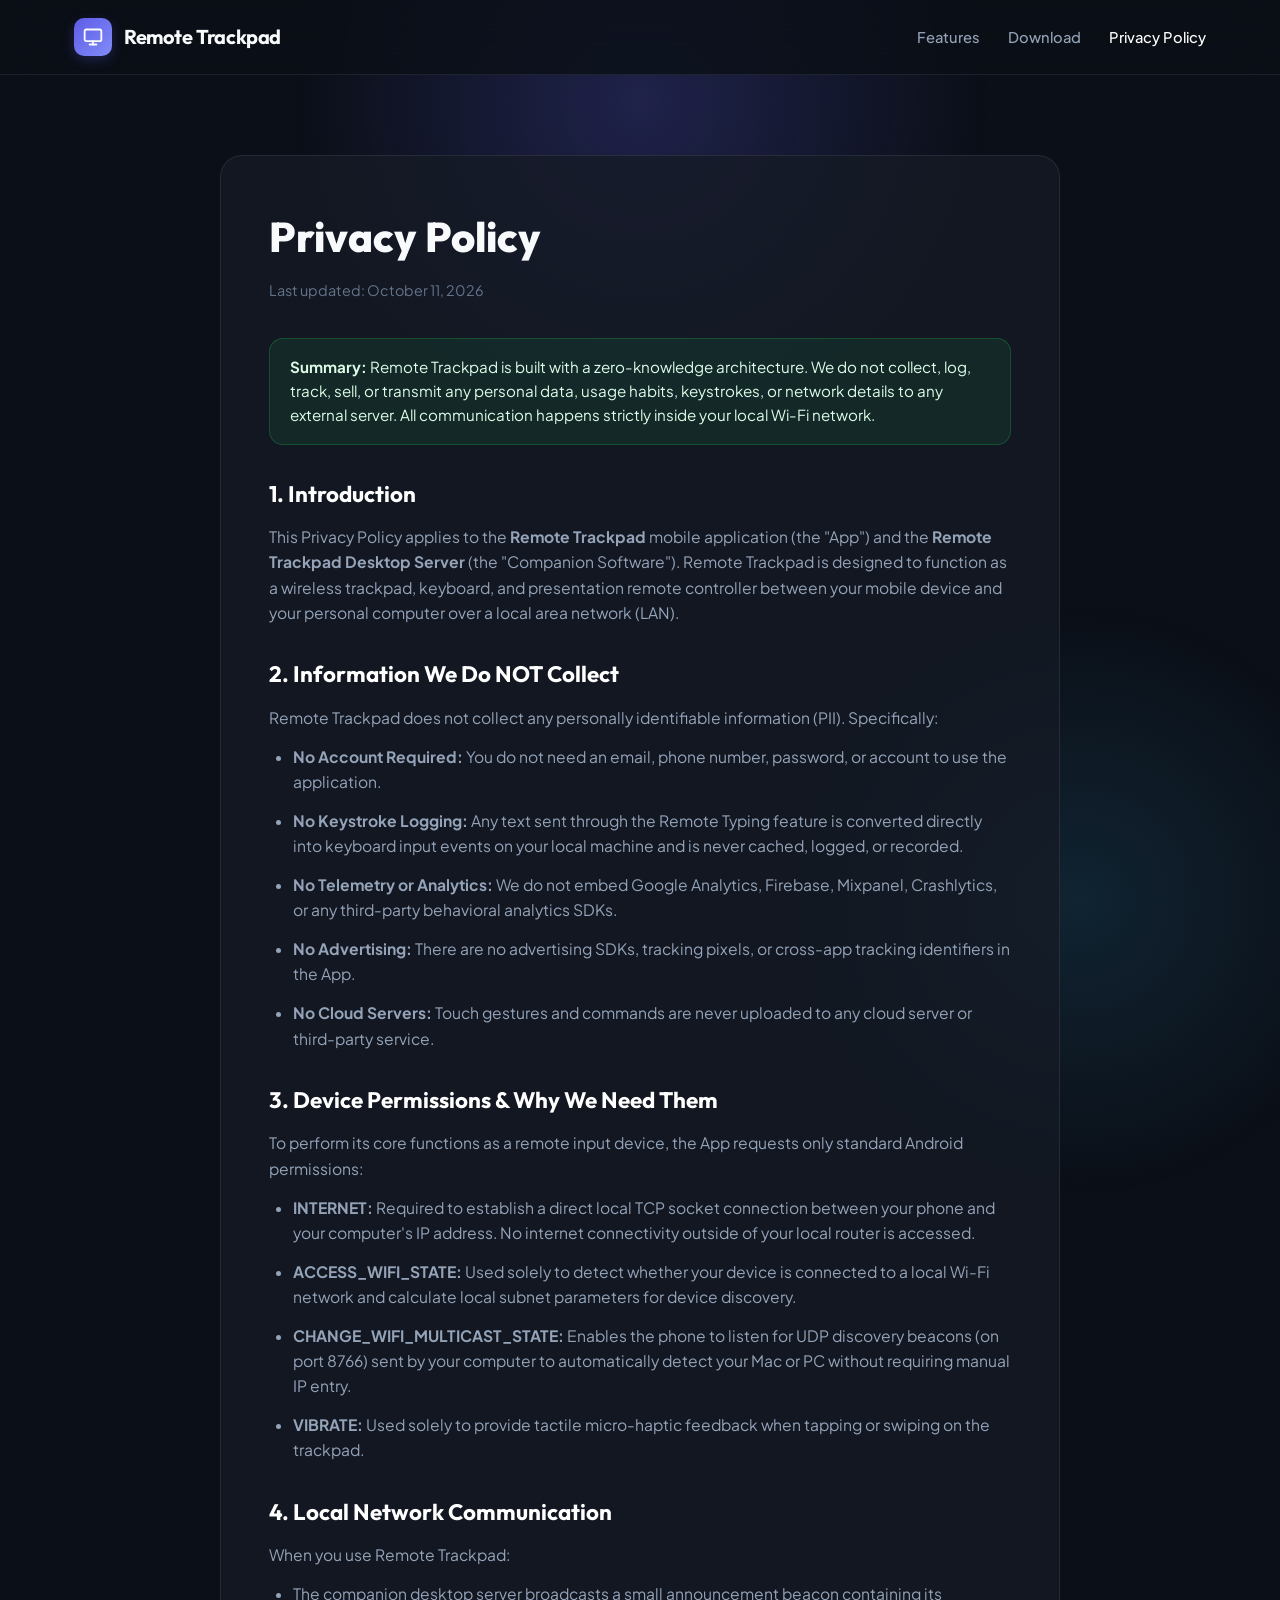
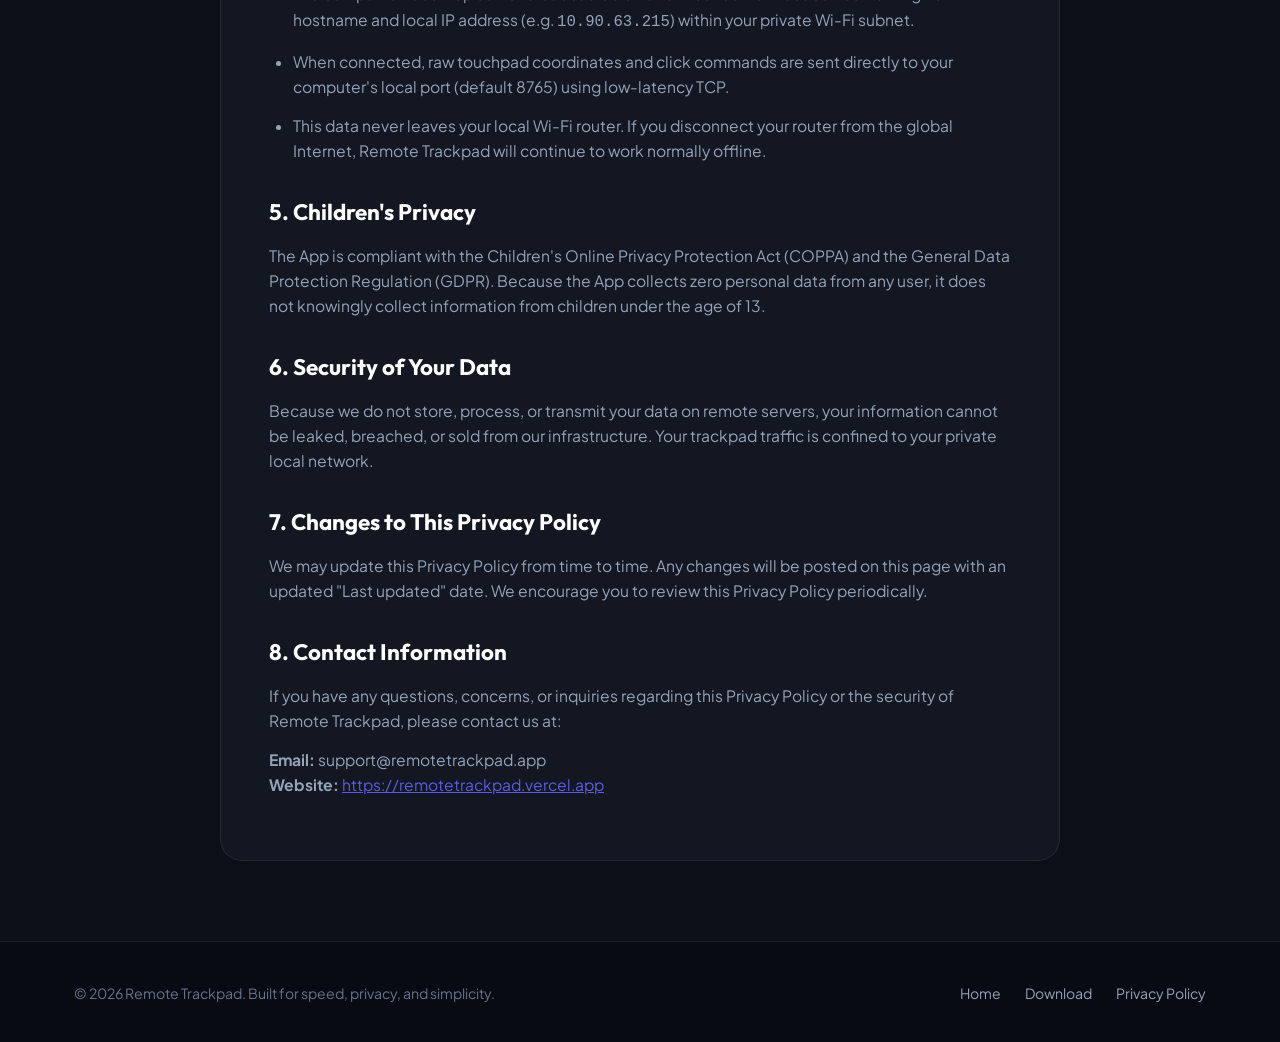
==== website/privacy.html @ b5bcf4e2 "feat: complete remote trackpad app with dual Bluetooth HID & Wi-Fi support, multi-device switching, " ====
<!DOCTYPE html>
<html lang="en">
<head>
  <meta charset="UTF-8">
  <meta name="viewport" content="width=device-width, initial-scale=1.0">
  <title>Privacy Policy — Remote Trackpad</title>
  <meta name="description" content="Privacy Policy for Remote Trackpad Android application and Desktop Companion. We do not collect, store, or share any personal data.">
  <link rel="stylesheet" href="styles.css">
  <link rel="icon" type="image/svg+xml" href="data:image/svg+xml,<svg xmlns='http://www.w3.org/2000/svg' viewBox='0 0 24 24' fill='%235E5CE6'><rect width='24' height='24' rx='6' fill='%235E5CE6'/><circle cx='12' cy='12' r='4' fill='white'/></svg>">
</head>
<body>

  <!-- Navigation -->
  <header class="navbar">
    <div class="container nav-container">
      <a href="index.html" class="logo-group">
        <div class="logo-icon">
          <svg width="20" height="20" viewBox="0 0 24 24" fill="none" stroke="currentColor" stroke-width="2.2" stroke-linecap="round" stroke-linejoin="round">
            <rect x="2" y="3" width="20" height="14" rx="2" ry="2"/>
            <line x1="8" y1="21" x2="16" y2="21"/>
            <line x1="12" y1="17" x2="12" y2="21"/>
          </svg>
        </div>
        <span class="logo-text">Remote Trackpad</span>
      </a>

      <nav>
        <ul class="nav-links">
          <li><a href="index.html#features">Features</a></li>
          <li><a href="index.html#download">Download</a></li>
          <li><a href="privacy.html" style="color: #fff;">Privacy Policy</a></li>
        </ul>
      </nav>
    </div>
  </header>

  <main class="container privacy-wrapper">
    <div class="privacy-card">
      <h1>Privacy Policy</h1>
      <span class="privacy-date">Last updated: October 11, 2026</span>

      <div class="privacy-highlight">
        <strong>Summary:</strong> Remote Trackpad is built with a zero-knowledge architecture. We do not collect, log, track, sell, or transmit any personal data, usage habits, keystrokes, or network details to any external server. All communication happens strictly inside your local Wi-Fi network.
      </div>

      <h2>1. Introduction</h2>
      <p>
        This Privacy Policy applies to the <strong>Remote Trackpad</strong> mobile application (the "App") and the <strong>Remote Trackpad Desktop Server</strong> (the "Companion Software"). Remote Trackpad is designed to function as a wireless trackpad, keyboard, and presentation remote controller between your mobile device and your personal computer over a local area network (LAN).
      </p>

      <h2>2. Information We Do NOT Collect</h2>
      <p>
        Remote Trackpad does not collect any personally identifiable information (PII). Specifically:
      </p>
      <ul>
        <li><strong>No Account Required:</strong> You do not need an email, phone number, password, or account to use the application.</li>
        <li><strong>No Keystroke Logging:</strong> Any text sent through the Remote Typing feature is converted directly into keyboard input events on your local machine and is never cached, logged, or recorded.</li>
        <li><strong>No Telemetry or Analytics:</strong> We do not embed Google Analytics, Firebase, Mixpanel, Crashlytics, or any third-party behavioral analytics SDKs.</li>
        <li><strong>No Advertising:</strong> There are no advertising SDKs, tracking pixels, or cross-app tracking identifiers in the App.</li>
        <li><strong>No Cloud Servers:</strong> Touch gestures and commands are never uploaded to any cloud server or third-party service.</li>
      </ul>

      <h2>3. Device Permissions & Why We Need Them</h2>
      <p>
        To perform its core functions as a remote input device, the App requests only standard Android permissions:
      </p>
      <ul>
        <li><strong>INTERNET:</strong> Required to establish a direct local TCP socket connection between your phone and your computer's IP address. No internet connectivity outside of your local router is accessed.</li>
        <li><strong>ACCESS_WIFI_STATE:</strong> Used solely to detect whether your device is connected to a local Wi-Fi network and calculate local subnet parameters for device discovery.</li>
        <li><strong>CHANGE_WIFI_MULTICAST_STATE:</strong> Enables the phone to listen for UDP discovery beacons (on port 8766) sent by your computer to automatically detect your Mac or PC without requiring manual IP entry.</li>
        <li><strong>VIBRATE:</strong> Used solely to provide tactile micro-haptic feedback when tapping or swiping on the trackpad.</li>
      </ul>

      <h2>4. Local Network Communication</h2>
      <p>
        When you use Remote Trackpad:
      </p>
      <ul>
        <li>The companion desktop server broadcasts a small announcement beacon containing its hostname and local IP address (e.g. <code>10.90.63.215</code>) within your private Wi-Fi subnet.</li>
        <li>When connected, raw touchpad coordinates and click commands are sent directly to your computer's local port (default 8765) using low-latency TCP.</li>
        <li>This data never leaves your local Wi-Fi router. If you disconnect your router from the global Internet, Remote Trackpad will continue to work normally offline.</li>
      </ul>

      <h2>5. Children's Privacy</h2>
      <p>
        The App is compliant with the Children's Online Privacy Protection Act (COPPA) and the General Data Protection Regulation (GDPR). Because the App collects zero personal data from any user, it does not knowingly collect information from children under the age of 13.
      </p>

      <h2>6. Security of Your Data</h2>
      <p>
        Because we do not store, process, or transmit your data on remote servers, your information cannot be leaked, breached, or sold from our infrastructure. Your trackpad traffic is confined to your private local network.
      </p>

      <h2>7. Changes to This Privacy Policy</h2>
      <p>
        We may update this Privacy Policy from time to time. Any changes will be posted on this page with an updated "Last updated" date. We encourage you to review this Privacy Policy periodically.
      </p>

      <h2>8. Contact Information</h2>
      <p>
        If you have any questions, concerns, or inquiries regarding this Privacy Policy or the security of Remote Trackpad, please contact us at:
      </p>
      <p>
        <strong>Email:</strong> support@remotetrackpad.app<br>
        <strong>Website:</strong> <a href="index.html" style="color: #5E5CE6;">https://remotetrackpad.vercel.app</a>
      </p>
    </div>
  </main>

  <footer class="footer">
    <div class="container footer-content">
      <p class="footer-text">
        © 2026 Remote Trackpad. Built for speed, privacy, and simplicity.
      </p>
      <div class="footer-links">
        <a href="index.html">Home</a>
        <a href="index.html#download">Download</a>
        <a href="privacy.html">Privacy Policy</a>
      </div>
    </div>
  </footer>

</body>
</html>
---- website/styles.css ----
@import url('https://fonts.googleapis.com/css2?family=Outfit:wght@400;500;600;700;800&family=Plus+Jakarta+Sans:wght@400;500;600;700&display=swap');

:root {
  --bg-main: #0B0F17;
  --bg-card: rgba(22, 27, 38, 0.75);
  --bg-card-hover: rgba(30, 38, 54, 0.9);
  --border-subtle: rgba(255, 255, 255, 0.08);
  --border-highlight: rgba(94, 92, 230, 0.4);
  
  --accent-primary: #5E5CE6;
  --accent-primary-hover: #4E4CD4;
  --accent-glow: rgba(94, 92, 230, 0.25);
  
  --accent-cyan: #38BDF8;
  --accent-green: #22C55E;
  
  --text-primary: #F8FAFC;
  --text-secondary: #94A3B8;
  --text-muted: #64748B;
  
  --radius-sm: 8px;
  --radius-md: 14px;
  --radius-lg: 22px;
  --radius-full: 9999px;
  
  --shadow-card: 0 10px 30px -10px rgba(0, 0, 0, 0.5);
  --shadow-glow: 0 0 40px -10px rgba(94, 92, 230, 0.35);
  
  --font-heading: 'Outfit', sans-serif;
  --font-body: 'Plus Jakarta Sans', sans-serif;
}

* {
  margin: 0;
  padding: 0;
  box-sizing: border-box;
}

html {
  scroll-behavior: smooth;
}

body {
  background-color: var(--bg-main);
  color: var(--text-primary);
  font-family: var(--font-body);
  line-height: 1.6;
  overflow-x: hidden;
  position: relative;
}

/* Background Ambient Glows */
body::before {
  content: '';
  position: fixed;
  top: -200px;
  left: 50%;
  transform: translateX(-50%);
  width: 800px;
  height: 600px;
  background: radial-gradient(circle, var(--accent-glow) 0%, transparent 70%);
  pointer-events: none;
  z-index: 0;
}

body::after {
  content: '';
  position: fixed;
  bottom: -300px;
  right: -100px;
  width: 600px;
  height: 600px;
  background: radial-gradient(circle, rgba(56, 189, 248, 0.12) 0%, transparent 70%);
  pointer-events: none;
  z-index: 0;
}

.container {
  width: 100%;
  max-width: 1180px;
  margin: 0 auto;
  padding: 0 24px;
  position: relative;
  z-index: 1;
}

/* Header & Nav */
.navbar {
  position: sticky;
  top: 0;
  z-index: 100;
  backdrop-filter: blur(18px);
  -webkit-backdrop-filter: blur(18px);
  background: rgba(11, 15, 23, 0.8);
  border-bottom: 1px solid var(--border-subtle);
  padding: 18px 0;
}

.nav-container {
  display: flex;
  align-items: center;
  justify-content: space-between;
}

.logo-group {
  display: flex;
  align-items: center;
  gap: 12px;
  text-decoration: none;
  color: var(--text-primary);
}

.logo-icon {
  width: 38px;
  height: 38px;
  background: linear-gradient(135deg, var(--accent-primary), #818CF8);
  border-radius: 10px;
  display: flex;
  align-items: center;
  justify-content: center;
  box-shadow: 0 4px 12px var(--accent-glow);
}

.logo-text {
  font-family: var(--font-heading);
  font-size: 1.25rem;
  font-weight: 700;
  letter-spacing: -0.02em;
}

.logo-badge {
  font-size: 0.7rem;
  padding: 2px 8px;
  background: rgba(94, 92, 230, 0.15);
  color: var(--accent-cyan);
  border-radius: var(--radius-full);
  border: 1px solid rgba(56, 189, 248, 0.3);
  font-weight: 600;
}

.nav-links {
  display: flex;
  align-items: center;
  gap: 28px;
  list-style: none;
}

.nav-links a {
  color: var(--text-secondary);
  text-decoration: none;
  font-size: 0.92rem;
  font-weight: 500;
  transition: color 0.2s ease;
}

.nav-links a:hover {
  color: var(--text-primary);
}

.btn-nav {
  padding: 8px 18px;
  background: var(--accent-primary);
  color: #fff !important;
  border-radius: var(--radius-full);
  font-weight: 600 !important;
  transition: background 0.2s, transform 0.2s !important;
}

.btn-nav:hover {
  background: var(--accent-primary-hover) !important;
  transform: translateY(-1px);
}

/* Hero Section */
.hero {
  padding: 90px 0 60px;
  text-align: center;
}

.pill-announcement {
  display: inline-flex;
  align-items: center;
  gap: 8px;
  padding: 6px 16px;
  background: rgba(255, 255, 255, 0.04);
  border: 1px solid var(--border-subtle);
  border-radius: var(--radius-full);
  font-size: 0.85rem;
  color: var(--text-secondary);
  margin-bottom: 26px;
}

.pill-dot {
  width: 8px;
  height: 8px;
  background: var(--accent-green);
  border-radius: 50%;
  box-shadow: 0 0 10px var(--accent-green);
}

.hero-title {
  font-family: var(--font-heading);
  font-size: 3.5rem;
  font-weight: 800;
  line-height: 1.15;
  letter-spacing: -0.03em;
  margin-bottom: 20px;
  max-width: 900px;
  margin-left: auto;
  margin-right: auto;
}

.text-gradient {
  background: linear-gradient(135deg, #FFFFFF 30%, #A5B4FC 100%);
  -webkit-background-clip: text;
  -webkit-text-fill-color: transparent;
}

.text-gradient-accent {
  background: linear-gradient(135deg, #818CF8 0%, var(--accent-cyan) 100%);
  -webkit-background-clip: text;
  -webkit-text-fill-color: transparent;
}

.hero-subtitle {
  font-size: 1.18rem;
  color: var(--text-secondary);
  max-width: 680px;
  margin: 0 auto 36px;
}

.hero-actions {
  display: flex;
  align-items: center;
  justify-content: center;
  gap: 16px;
  flex-wrap: wrap;
  margin-bottom: 50px;
}

.btn {
  display: inline-flex;
  align-items: center;
  gap: 10px;
  padding: 14px 28px;
  border-radius: var(--radius-md);
  font-size: 0.98rem;
  font-weight: 600;
  text-decoration: none;
  cursor: pointer;
  transition: all 0.2s cubic-bezier(0.16, 1, 0.3, 1);
  border: none;
}

.btn-primary {
  background: var(--accent-primary);
  color: #fff;
  box-shadow: var(--shadow-glow);
}

.btn-primary:hover {
  background: var(--accent-primary-hover);
  transform: translateY(-2px);
  box-shadow: 0 10px 25px -5px rgba(94, 92, 230, 0.5);
}

.btn-secondary {
  background: rgba(255, 255, 255, 0.05);
  color: var(--text-primary);
  border: 1px solid var(--border-subtle);
}

.btn-secondary:hover {
  background: rgba(255, 255, 255, 0.09);
  border-color: rgba(255, 255, 255, 0.16);
  transform: translateY(-2px);
}

/* Feature Highlights Bar */
.trust-bar {
  display: flex;
  align-items: center;
  justify-content: center;
  gap: 36px;
  flex-wrap: wrap;
  padding: 18px;
  background: var(--bg-card);
  border: 1px solid var(--border-subtle);
  border-radius: var(--radius-lg);
  max-width: 860px;
  margin: 0 auto 80px;
}

.trust-item {
  display: flex;
  align-items: center;
  gap: 10px;
  font-size: 0.88rem;
  color: var(--text-secondary);
  font-weight: 500;
}

.trust-item svg {
  color: var(--accent-cyan);
}

/* App Mockup / Feature Showcase */
.showcase-grid {
  display: grid;
  grid-template-columns: repeat(3, 1fr);
  gap: 24px;
  margin-bottom: 100px;
}

.feature-card {
  background: var(--bg-card);
  border: 1px solid var(--border-subtle);
  border-radius: var(--radius-lg);
  padding: 32px 28px;
  transition: all 0.3s ease;
  position: relative;
  overflow: hidden;
}

.feature-card:hover {
  background: var(--bg-card-hover);
  border-color: var(--border-highlight);
  transform: translateY(-4px);
  box-shadow: var(--shadow-card);
}

.feature-icon-wrapper {
  width: 50px;
  height: 50px;
  background: rgba(94, 92, 230, 0.12);
  border-radius: var(--radius-md);
  display: flex;
  align-items: center;
  justify-content: center;
  color: var(--accent-primary);
  margin-bottom: 22px;
  border: 1px solid rgba(94, 92, 230, 0.25);
}

.feature-title {
  font-family: var(--font-heading);
  font-size: 1.35rem;
  font-weight: 700;
  margin-bottom: 12px;
  color: var(--text-primary);
}

.feature-desc {
  font-size: 0.94rem;
  color: var(--text-secondary);
  line-height: 1.6;
}

/* Quick Setup Steps Section */
.setup-section {
  padding: 80px 0;
  border-top: 1px solid var(--border-subtle);
}

.section-header {
  text-align: center;
  margin-bottom: 60px;
}

.section-tag {
  color: var(--accent-cyan);
  font-size: 0.85rem;
  font-weight: 700;
  text-transform: uppercase;
  letter-spacing: 0.1em;
  margin-bottom: 12px;
}

.section-title {
  font-family: var(--font-heading);
  font-size: 2.5rem;
  font-weight: 800;
  letter-spacing: -0.02em;
}

.steps-container {
  display: grid;
  grid-template-columns: repeat(3, 1fr);
  gap: 28px;
}

.step-card {
  background: var(--bg-card);
  border: 1px solid var(--border-subtle);
  border-radius: var(--radius-lg);
  padding: 32px 28px;
  position: relative;
}

.step-num {
  font-family: var(--font-heading);
  font-size: 2.2rem;
  font-weight: 800;
  color: rgba(94, 92, 230, 0.4);
  margin-bottom: 12px;
}

.step-title {
  font-size: 1.18rem;
  font-weight: 700;
  margin-bottom: 10px;
}

.step-text {
  font-size: 0.92rem;
  color: var(--text-secondary);
}

.code-box {
  background: #06090F;
  border: 1px solid var(--border-subtle);
  border-radius: var(--radius-sm);
  padding: 12px 16px;
  margin-top: 18px;
  display: flex;
  align-items: center;
  justify-content: space-between;
  font-family: monospace;
  font-size: 0.85rem;
  color: #38BDF8;
}

.copy-btn {
  background: transparent;
  border: none;
  color: var(--text-muted);
  cursor: pointer;
  padding: 4px;
  transition: color 0.2s;
}

.copy-btn:hover {
  color: #fff;
}

/* Downloads Banner Card */
.download-card {
  background: linear-gradient(135deg, rgba(94, 92, 230, 0.15) 0%, rgba(22, 27, 38, 0.8) 100%);
  border: 1px solid var(--border-highlight);
  border-radius: var(--radius-lg);
  padding: 48px;
  text-align: center;
  margin: 60px 0 100px;
}

.download-title {
  font-family: var(--font-heading);
  font-size: 2rem;
  font-weight: 800;
  margin-bottom: 14px;
}

.download-desc {
  color: var(--text-secondary);
  max-width: 580px;
  margin: 0 auto 30px;
  font-size: 1rem;
}

/* Privacy Policy Layout */
.privacy-wrapper {
  padding: 80px 0;
  max-width: 840px;
  margin: 0 auto;
}

.privacy-card {
  background: var(--bg-card);
  border: 1px solid var(--border-subtle);
  border-radius: var(--radius-lg);
  padding: 48px;
}

.privacy-card h1 {
  font-family: var(--font-heading);
  font-size: 2.6rem;
  font-weight: 800;
  margin-bottom: 8px;
}

.privacy-date {
  color: var(--text-muted);
  font-size: 0.9rem;
  margin-bottom: 36px;
  display: block;
}

.privacy-card h2 {
  font-family: var(--font-heading);
  font-size: 1.4rem;
  font-weight: 700;
  margin: 32px 0 12px;
  color: #fff;
}

.privacy-card p, .privacy-card li {
  color: var(--text-secondary);
  font-size: 0.98rem;
  margin-bottom: 14px;
}

.privacy-card ul {
  padding-left: 24px;
  margin-bottom: 20px;
}

.privacy-highlight {
  background: rgba(34, 197, 94, 0.1);
  border: 1px solid rgba(34, 197, 94, 0.25);
  border-radius: var(--radius-md);
  padding: 16px 20px;
  margin: 24px 0;
  color: #DCFCE7;
  font-size: 0.95rem;
}

/* Footer */
.footer {
  border-top: 1px solid var(--border-subtle);
  padding: 40px 0;
  background: #080B11;
  text-align: center;
}

.footer-content {
  display: flex;
  align-items: center;
  justify-content: space-between;
  flex-wrap: wrap;
  gap: 20px;
}

.footer-text {
  font-size: 0.88rem;
  color: var(--text-muted);
}

.footer-links {
  display: flex;
  gap: 24px;
}

.footer-links a {
  color: var(--text-secondary);
  text-decoration: none;
  font-size: 0.88rem;
  transition: color 0.2s;
}

.footer-links a:hover {
  color: #fff;
}

/* Responsive */
@media (max-width: 900px) {
  .hero-title {
    font-size: 2.5rem;
  }
  .showcase-grid, .steps-container {
    grid-template-columns: 1fr;
  }
  .nav-links {
    display: none;
  }
  .footer-content {
    flex-direction: column;
    text-align: center;
  }
}
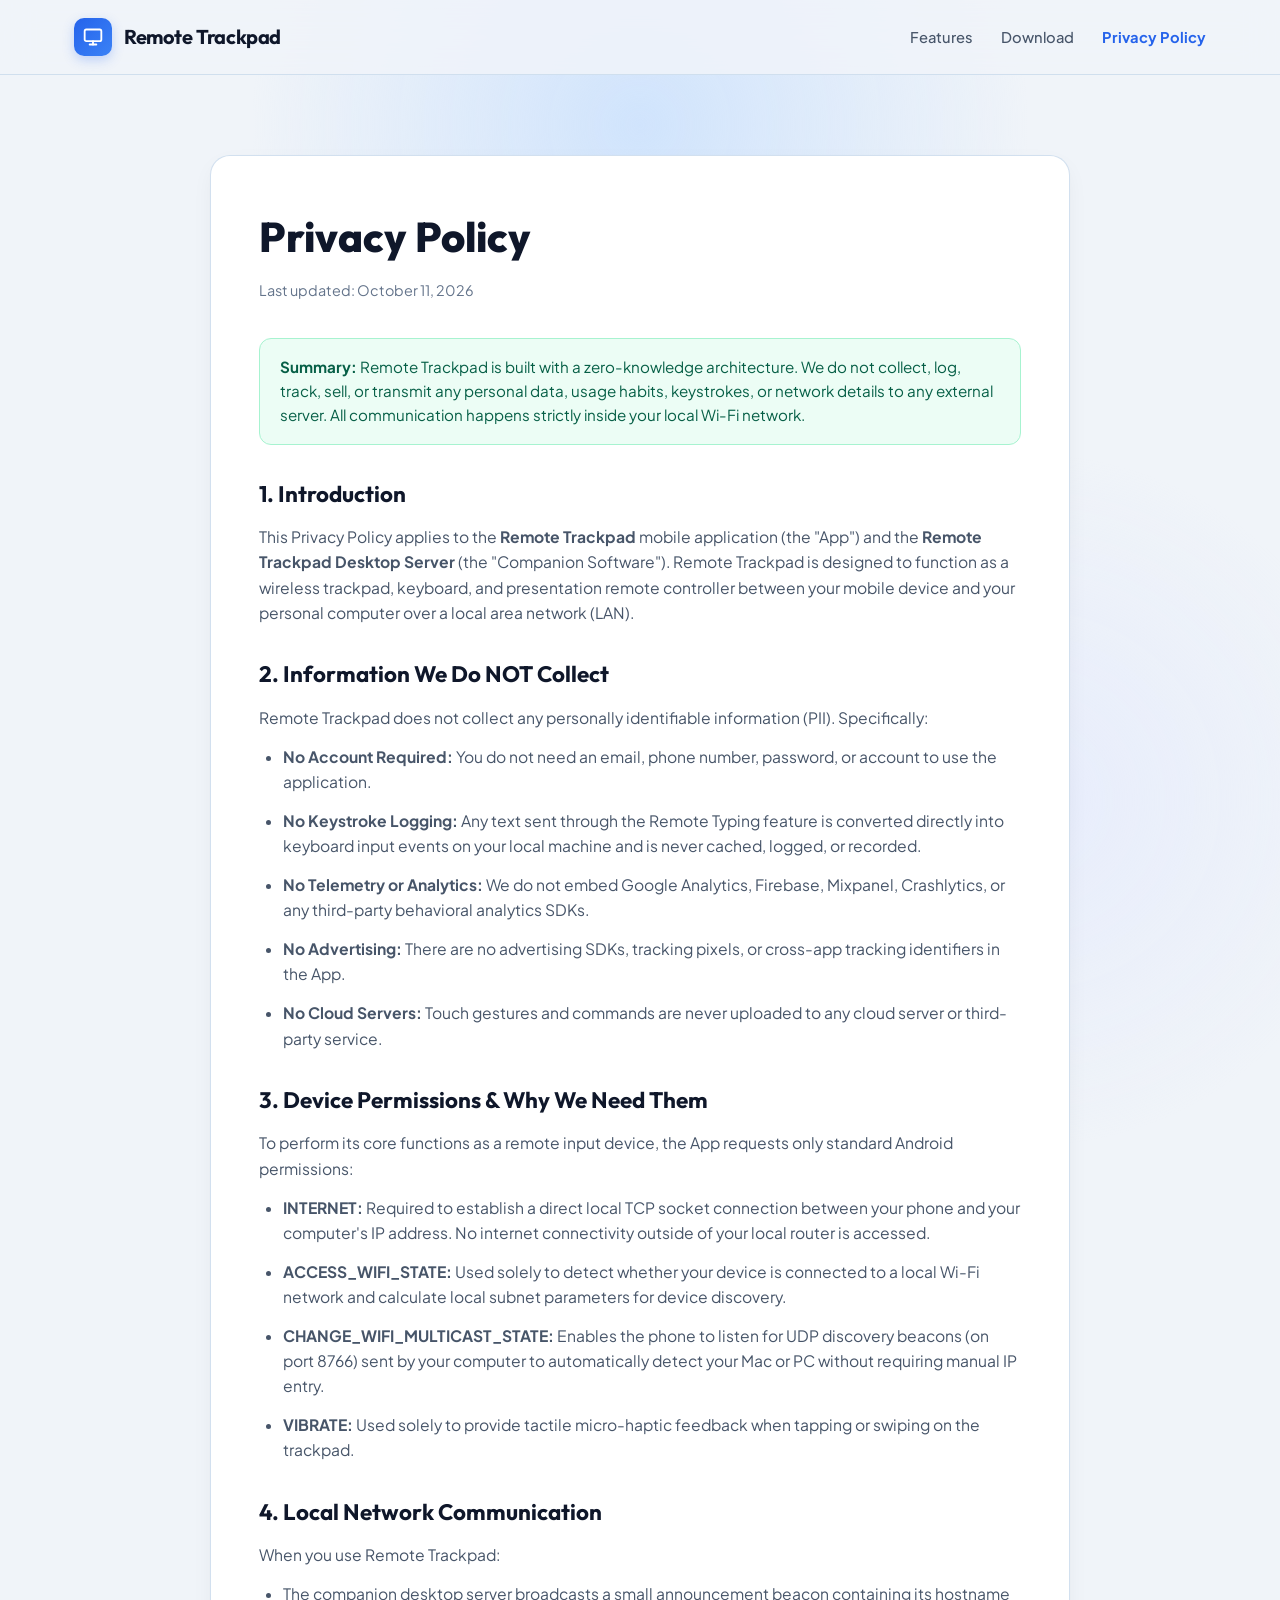
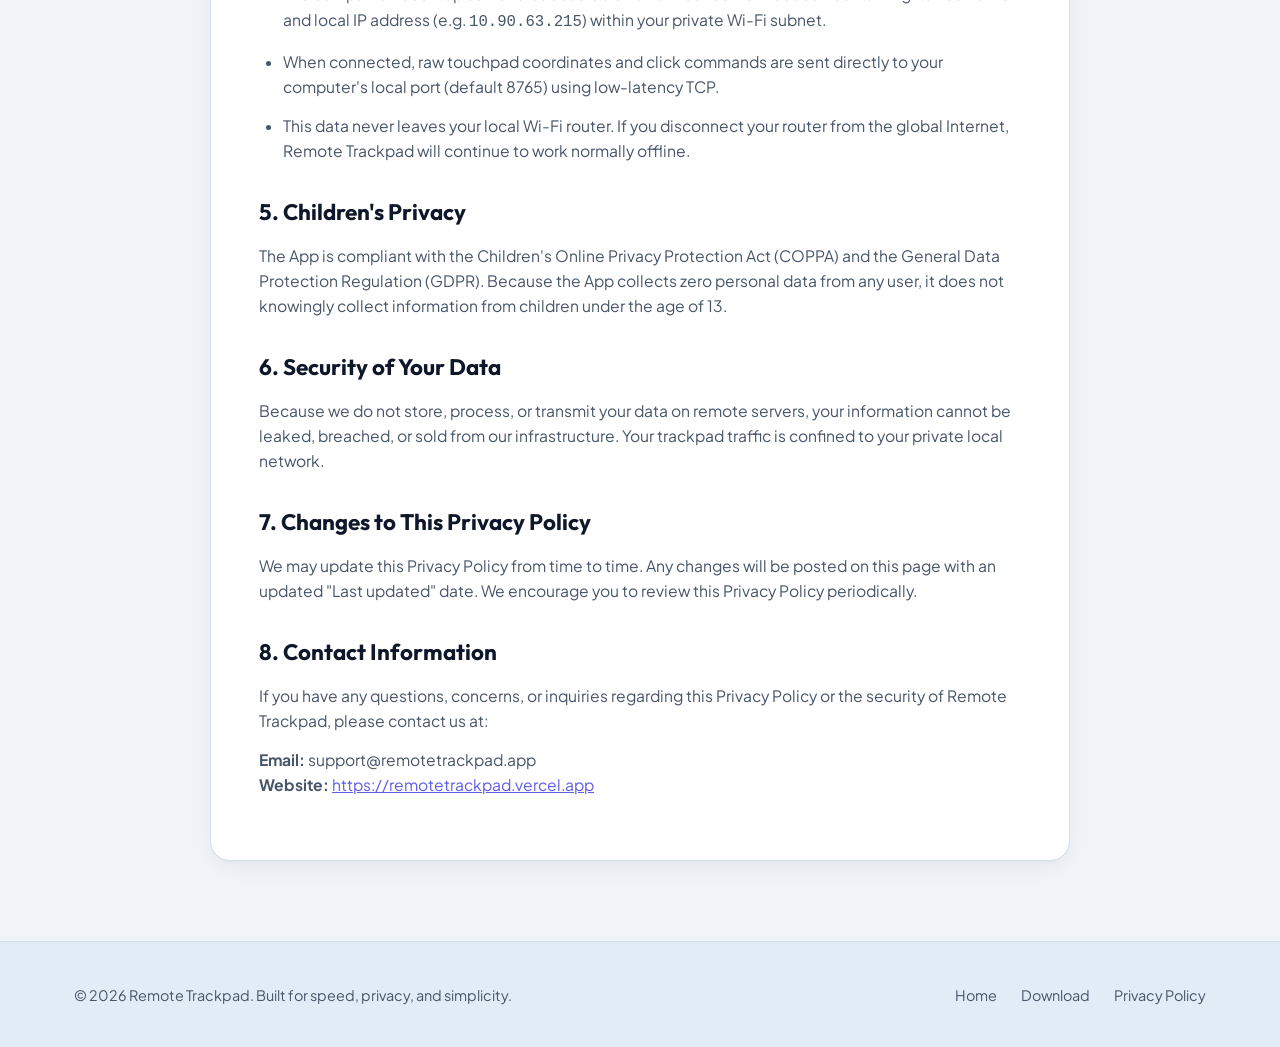
==== commit 9bd37e84: "style: switch website aesthetic to soft light blue theme with refined modern typography and cards" ====
--- a/website/privacy.html
+++ b/website/privacy.html
@@ -5,8 +5,9 @@
   <meta name="viewport" content="width=device-width, initial-scale=1.0">
   <title>Privacy Policy — Remote Trackpad</title>
   <meta name="description" content="Privacy Policy for Remote Trackpad Android application and Desktop Companion. We do not collect, store, or share any personal data.">
+  <meta name="theme-color" content="#F0F4F9">
   <link rel="stylesheet" href="styles.css">
-  <link rel="icon" type="image/svg+xml" href="data:image/svg+xml,<svg xmlns='http://www.w3.org/2000/svg' viewBox='0 0 24 24' fill='%235E5CE6'><rect width='24' height='24' rx='6' fill='%235E5CE6'/><circle cx='12' cy='12' r='4' fill='white'/></svg>">
+  <link rel="icon" type="image/svg+xml" href="data:image/svg+xml,<svg xmlns='http://www.w3.org/2000/svg' viewBox='0 0 24 24' fill='%232563EB'><rect width='24' height='24' rx='6' fill='%232563EB'/><circle cx='12' cy='12' r='4' fill='white'/></svg>">
 </head>
 <body>
 
@@ -28,7 +29,7 @@
         <ul class="nav-links">
           <li><a href="index.html#features">Features</a></li>
           <li><a href="index.html#download">Download</a></li>
-          <li><a href="privacy.html" style="color: #fff;">Privacy Policy</a></li>
+          <li><a href="privacy.html" style="color: var(--accent-primary); font-weight: 700;">Privacy Policy</a></li>
         </ul>
       </nav>
     </div>
--- a/website/styles.css
+++ b/website/styles.css
@@ -1,30 +1,34 @@
 @import url('https://fonts.googleapis.com/css2?family=Outfit:wght@400;500;600;700;800&family=Plus+Jakarta+Sans:wght@400;500;600;700&display=swap');
 
 :root {
-  --bg-main: #0B0F17;
-  --bg-card: rgba(22, 27, 38, 0.75);
-  --bg-card-hover: rgba(30, 38, 54, 0.9);
-  --border-subtle: rgba(255, 255, 255, 0.08);
-  --border-highlight: rgba(94, 92, 230, 0.4);
-  
-  --accent-primary: #5E5CE6;
-  --accent-primary-hover: #4E4CD4;
-  --accent-glow: rgba(94, 92, 230, 0.25);
-  
-  --accent-cyan: #38BDF8;
-  --accent-green: #22C55E;
-  
-  --text-primary: #F8FAFC;
-  --text-secondary: #94A3B8;
+  /* Soft Light Blue Theme Palette */
+  --bg-main: #F0F4F9;
+  --bg-subtle: #E6EFF8;
+  --bg-card: #FFFFFF;
+  --bg-card-hover: #FFFFFF;
+  
+  --border-subtle: rgba(203, 219, 237, 0.85);
+  --border-highlight: rgba(37, 99, 235, 0.4);
+  
+  --accent-primary: #2563EB;
+  --accent-primary-hover: #1D4ED8;
+  --accent-glow: rgba(37, 99, 235, 0.18);
+  
+  --accent-cyan: #0284C7;
+  --accent-green: #16A34A;
+  
+  --text-primary: #0F172A;
+  --text-secondary: #475569;
   --text-muted: #64748B;
   
   --radius-sm: 8px;
-  --radius-md: 14px;
-  --radius-lg: 22px;
+  --radius-md: 12px;
+  --radius-lg: 20px;
   --radius-full: 9999px;
   
-  --shadow-card: 0 10px 30px -10px rgba(0, 0, 0, 0.5);
-  --shadow-glow: 0 0 40px -10px rgba(94, 92, 230, 0.35);
+  --shadow-card: 0 8px 24px -4px rgba(15, 23, 42, 0.06), 0 2px 6px -1px rgba(15, 23, 42, 0.03);
+  --shadow-card-hover: 0 16px 36px -6px rgba(37, 99, 235, 0.12), 0 4px 10px -2px rgba(15, 23, 42, 0.04);
+  --shadow-glow: 0 8px 20px -2px rgba(37, 99, 235, 0.25);
   
   --font-heading: 'Outfit', sans-serif;
   --font-body: 'Plus Jakarta Sans', sans-serif;
@@ -49,16 +53,16 @@
   position: relative;
 }
 
-/* Background Ambient Glows */
+/* Background Soft Ambient Lights */
 body::before {
   content: '';
   position: fixed;
   top: -200px;
   left: 50%;
   transform: translateX(-50%);
-  width: 800px;
-  height: 600px;
-  background: radial-gradient(circle, var(--accent-glow) 0%, transparent 70%);
+  width: 900px;
+  height: 650px;
+  background: radial-gradient(circle, rgba(191, 219, 254, 0.65) 0%, rgba(240, 244, 249, 0) 70%);
   pointer-events: none;
   z-index: 0;
 }
@@ -66,11 +70,11 @@
 body::after {
   content: '';
   position: fixed;
-  bottom: -300px;
+  bottom: -250px;
   right: -100px;
-  width: 600px;
-  height: 600px;
-  background: radial-gradient(circle, rgba(56, 189, 248, 0.12) 0%, transparent 70%);
+  width: 700px;
+  height: 700px;
+  background: radial-gradient(circle, rgba(224, 231, 255, 0.55) 0%, rgba(240, 244, 249, 0) 70%);
   pointer-events: none;
   z-index: 0;
 }
@@ -91,7 +95,7 @@
   z-index: 100;
   backdrop-filter: blur(18px);
   -webkit-backdrop-filter: blur(18px);
-  background: rgba(11, 15, 23, 0.8);
+  background: rgba(240, 244, 249, 0.85);
   border-bottom: 1px solid var(--border-subtle);
   padding: 18px 0;
 }
@@ -113,12 +117,13 @@
 .logo-icon {
   width: 38px;
   height: 38px;
-  background: linear-gradient(135deg, var(--accent-primary), #818CF8);
+  background: linear-gradient(135deg, var(--accent-primary), #3B82F6);
   border-radius: 10px;
   display: flex;
   align-items: center;
   justify-content: center;
-  box-shadow: 0 4px 12px var(--accent-glow);
+  color: #FFFFFF;
+  box-shadow: 0 4px 12px rgba(37, 99, 235, 0.25);
 }
 
 .logo-text {
@@ -129,12 +134,12 @@
 }
 
 .logo-badge {
-  font-size: 0.7rem;
-  padding: 2px 8px;
-  background: rgba(94, 92, 230, 0.15);
-  color: var(--accent-cyan);
+  font-size: 0.72rem;
+  padding: 3px 9px;
+  background: #EFF6FF;
+  color: var(--accent-primary);
   border-radius: var(--radius-full);
-  border: 1px solid rgba(56, 189, 248, 0.3);
+  border: 1px solid #BFDBFE;
   font-weight: 600;
 }
 
@@ -154,15 +159,16 @@
 }
 
 .nav-links a:hover {
-  color: var(--text-primary);
+  color: var(--accent-primary);
 }
 
 .btn-nav {
-  padding: 8px 18px;
+  padding: 8px 20px;
   background: var(--accent-primary);
   color: #fff !important;
   border-radius: var(--radius-full);
   font-weight: 600 !important;
+  box-shadow: 0 4px 12px rgba(37, 99, 235, 0.2);
   transition: background 0.2s, transform 0.2s !important;
 }
 
@@ -181,13 +187,15 @@
   display: inline-flex;
   align-items: center;
   gap: 8px;
-  padding: 6px 16px;
-  background: rgba(255, 255, 255, 0.04);
+  padding: 7px 18px;
+  background: #FFFFFF;
   border: 1px solid var(--border-subtle);
   border-radius: var(--radius-full);
   font-size: 0.85rem;
+  font-weight: 500;
   color: var(--text-secondary);
   margin-bottom: 26px;
+  box-shadow: 0 2px 8px rgba(15, 23, 42, 0.04);
 }
 
 .pill-dot {
@@ -195,7 +203,7 @@
   height: 8px;
   background: var(--accent-green);
   border-radius: 50%;
-  box-shadow: 0 0 10px var(--accent-green);
+  box-shadow: 0 0 8px rgba(22, 197, 94, 0.6);
 }
 
 .hero-title {
@@ -205,19 +213,20 @@
   line-height: 1.15;
   letter-spacing: -0.03em;
   margin-bottom: 20px;
-  max-width: 900px;
+  max-width: 920px;
   margin-left: auto;
   margin-right: auto;
+  color: var(--text-primary);
 }
 
 .text-gradient {
-  background: linear-gradient(135deg, #FFFFFF 30%, #A5B4FC 100%);
+  background: linear-gradient(135deg, #0F172A 20%, #1D4ED8 100%);
   -webkit-background-clip: text;
   -webkit-text-fill-color: transparent;
 }
 
 .text-gradient-accent {
-  background: linear-gradient(135deg, #818CF8 0%, var(--accent-cyan) 100%);
+  background: linear-gradient(135deg, #2563EB 0%, #0284C7 100%);
   -webkit-background-clip: text;
   -webkit-text-fill-color: transparent;
 }
@@ -225,8 +234,9 @@
 .hero-subtitle {
   font-size: 1.18rem;
   color: var(--text-secondary);
-  max-width: 680px;
+  max-width: 700px;
   margin: 0 auto 36px;
+  line-height: 1.65;
 }
 
 .hero-actions {
@@ -261,18 +271,19 @@
 .btn-primary:hover {
   background: var(--accent-primary-hover);
   transform: translateY(-2px);
-  box-shadow: 0 10px 25px -5px rgba(94, 92, 230, 0.5);
+  box-shadow: 0 10px 24px -4px rgba(37, 99, 235, 0.35);
 }
 
 .btn-secondary {
-  background: rgba(255, 255, 255, 0.05);
+  background: #FFFFFF;
   color: var(--text-primary);
   border: 1px solid var(--border-subtle);
+  box-shadow: 0 2px 6px rgba(15, 23, 42, 0.04);
 }
 
 .btn-secondary:hover {
-  background: rgba(255, 255, 255, 0.09);
-  border-color: rgba(255, 255, 255, 0.16);
+  background: #F8FAFC;
+  border-color: rgba(37, 99, 235, 0.3);
   transform: translateY(-2px);
 }
 
@@ -283,25 +294,26 @@
   justify-content: center;
   gap: 36px;
   flex-wrap: wrap;
-  padding: 18px;
+  padding: 18px 24px;
   background: var(--bg-card);
   border: 1px solid var(--border-subtle);
   border-radius: var(--radius-lg);
-  max-width: 860px;
+  max-width: 880px;
   margin: 0 auto 80px;
+  box-shadow: var(--shadow-card);
 }
 
 .trust-item {
   display: flex;
   align-items: center;
   gap: 10px;
-  font-size: 0.88rem;
-  color: var(--text-secondary);
-  font-weight: 500;
+  font-size: 0.9rem;
+  color: var(--text-secondary);
+  font-weight: 600;
 }
 
 .trust-item svg {
-  color: var(--accent-cyan);
+  color: var(--accent-primary);
 }
 
 /* App Mockup / Feature Showcase */
@@ -320,26 +332,27 @@
   transition: all 0.3s ease;
   position: relative;
   overflow: hidden;
+  box-shadow: var(--shadow-card);
 }
 
 .feature-card:hover {
   background: var(--bg-card-hover);
   border-color: var(--border-highlight);
   transform: translateY(-4px);
-  box-shadow: var(--shadow-card);
+  box-shadow: var(--shadow-card-hover);
 }
 
 .feature-icon-wrapper {
-  width: 50px;
-  height: 50px;
-  background: rgba(94, 92, 230, 0.12);
+  width: 52px;
+  height: 52px;
+  background: #EFF6FF;
   border-radius: var(--radius-md);
   display: flex;
   align-items: center;
   justify-content: center;
   color: var(--accent-primary);
   margin-bottom: 22px;
-  border: 1px solid rgba(94, 92, 230, 0.25);
+  border: 1px solid #BFDBFE;
 }
 
 .feature-title {
@@ -368,7 +381,7 @@
 }
 
 .section-tag {
-  color: var(--accent-cyan);
+  color: var(--accent-primary);
   font-size: 0.85rem;
   font-weight: 700;
   text-transform: uppercase;
@@ -381,6 +394,7 @@
   font-size: 2.5rem;
   font-weight: 800;
   letter-spacing: -0.02em;
+  color: var(--text-primary);
 }
 
 .steps-container {
@@ -395,13 +409,14 @@
   border-radius: var(--radius-lg);
   padding: 32px 28px;
   position: relative;
+  box-shadow: var(--shadow-card);
 }
 
 .step-num {
   font-family: var(--font-heading);
   font-size: 2.2rem;
   font-weight: 800;
-  color: rgba(94, 92, 230, 0.4);
+  color: #BFDBFE;
   margin-bottom: 12px;
 }
 
@@ -409,6 +424,7 @@
   font-size: 1.18rem;
   font-weight: 700;
   margin-bottom: 10px;
+  color: var(--text-primary);
 }
 
 .step-text {
@@ -417,8 +433,8 @@
 }
 
 .code-box {
-  background: #06090F;
-  border: 1px solid var(--border-subtle);
+  background: #0F172A;
+  border: 1px solid #1E293B;
   border-radius: var(--radius-sm);
   padding: 12px 16px;
   margin-top: 18px;
@@ -433,44 +449,46 @@
 .copy-btn {
   background: transparent;
   border: none;
-  color: var(--text-muted);
+  color: #94A3B8;
   cursor: pointer;
   padding: 4px;
   transition: color 0.2s;
 }
 
 .copy-btn:hover {
-  color: #fff;
+  color: #F8FAFC;
 }
 
 /* Downloads Banner Card */
 .download-card {
-  background: linear-gradient(135deg, rgba(94, 92, 230, 0.15) 0%, rgba(22, 27, 38, 0.8) 100%);
-  border: 1px solid var(--border-highlight);
+  background: linear-gradient(135deg, #FFFFFF 0%, #EFF6FF 100%);
+  border: 1px solid #BFDBFE;
   border-radius: var(--radius-lg);
-  padding: 48px;
+  padding: 56px 40px;
   text-align: center;
   margin: 60px 0 100px;
+  box-shadow: var(--shadow-card-hover);
 }
 
 .download-title {
   font-family: var(--font-heading);
-  font-size: 2rem;
+  font-size: 2.1rem;
   font-weight: 800;
   margin-bottom: 14px;
+  color: var(--text-primary);
 }
 
 .download-desc {
   color: var(--text-secondary);
-  max-width: 580px;
-  margin: 0 auto 30px;
-  font-size: 1rem;
+  max-width: 600px;
+  margin: 0 auto 32px;
+  font-size: 1.02rem;
 }
 
 /* Privacy Policy Layout */
 .privacy-wrapper {
   padding: 80px 0;
-  max-width: 840px;
+  max-width: 860px;
   margin: 0 auto;
 }
 
@@ -479,6 +497,7 @@
   border: 1px solid var(--border-subtle);
   border-radius: var(--radius-lg);
   padding: 48px;
+  box-shadow: var(--shadow-card);
 }
 
 .privacy-card h1 {
@@ -486,6 +505,7 @@
   font-size: 2.6rem;
   font-weight: 800;
   margin-bottom: 8px;
+  color: var(--text-primary);
 }
 
 .privacy-date {
@@ -500,7 +520,7 @@
   font-size: 1.4rem;
   font-weight: 700;
   margin: 32px 0 12px;
-  color: #fff;
+  color: var(--text-primary);
 }
 
 .privacy-card p, .privacy-card li {
@@ -515,20 +535,20 @@
 }
 
 .privacy-highlight {
-  background: rgba(34, 197, 94, 0.1);
-  border: 1px solid rgba(34, 197, 94, 0.25);
+  background: #ECFDF5;
+  border: 1px solid #A7F3D0;
   border-radius: var(--radius-md);
   padding: 16px 20px;
   margin: 24px 0;
-  color: #DCFCE7;
+  color: #065F46;
   font-size: 0.95rem;
 }
 
 /* Footer */
 .footer {
   border-top: 1px solid var(--border-subtle);
-  padding: 40px 0;
-  background: #080B11;
+  padding: 42px 0;
+  background: #E2ECF7;
   text-align: center;
 }
 
@@ -541,8 +561,8 @@
 }
 
 .footer-text {
-  font-size: 0.88rem;
-  color: var(--text-muted);
+  font-size: 0.9rem;
+  color: var(--text-secondary);
 }
 
 .footer-links {
@@ -553,12 +573,12 @@
 .footer-links a {
   color: var(--text-secondary);
   text-decoration: none;
-  font-size: 0.88rem;
+  font-size: 0.9rem;
   transition: color 0.2s;
 }
 
 .footer-links a:hover {
-  color: #fff;
+  color: var(--accent-primary);
 }
 
 /* Responsive */
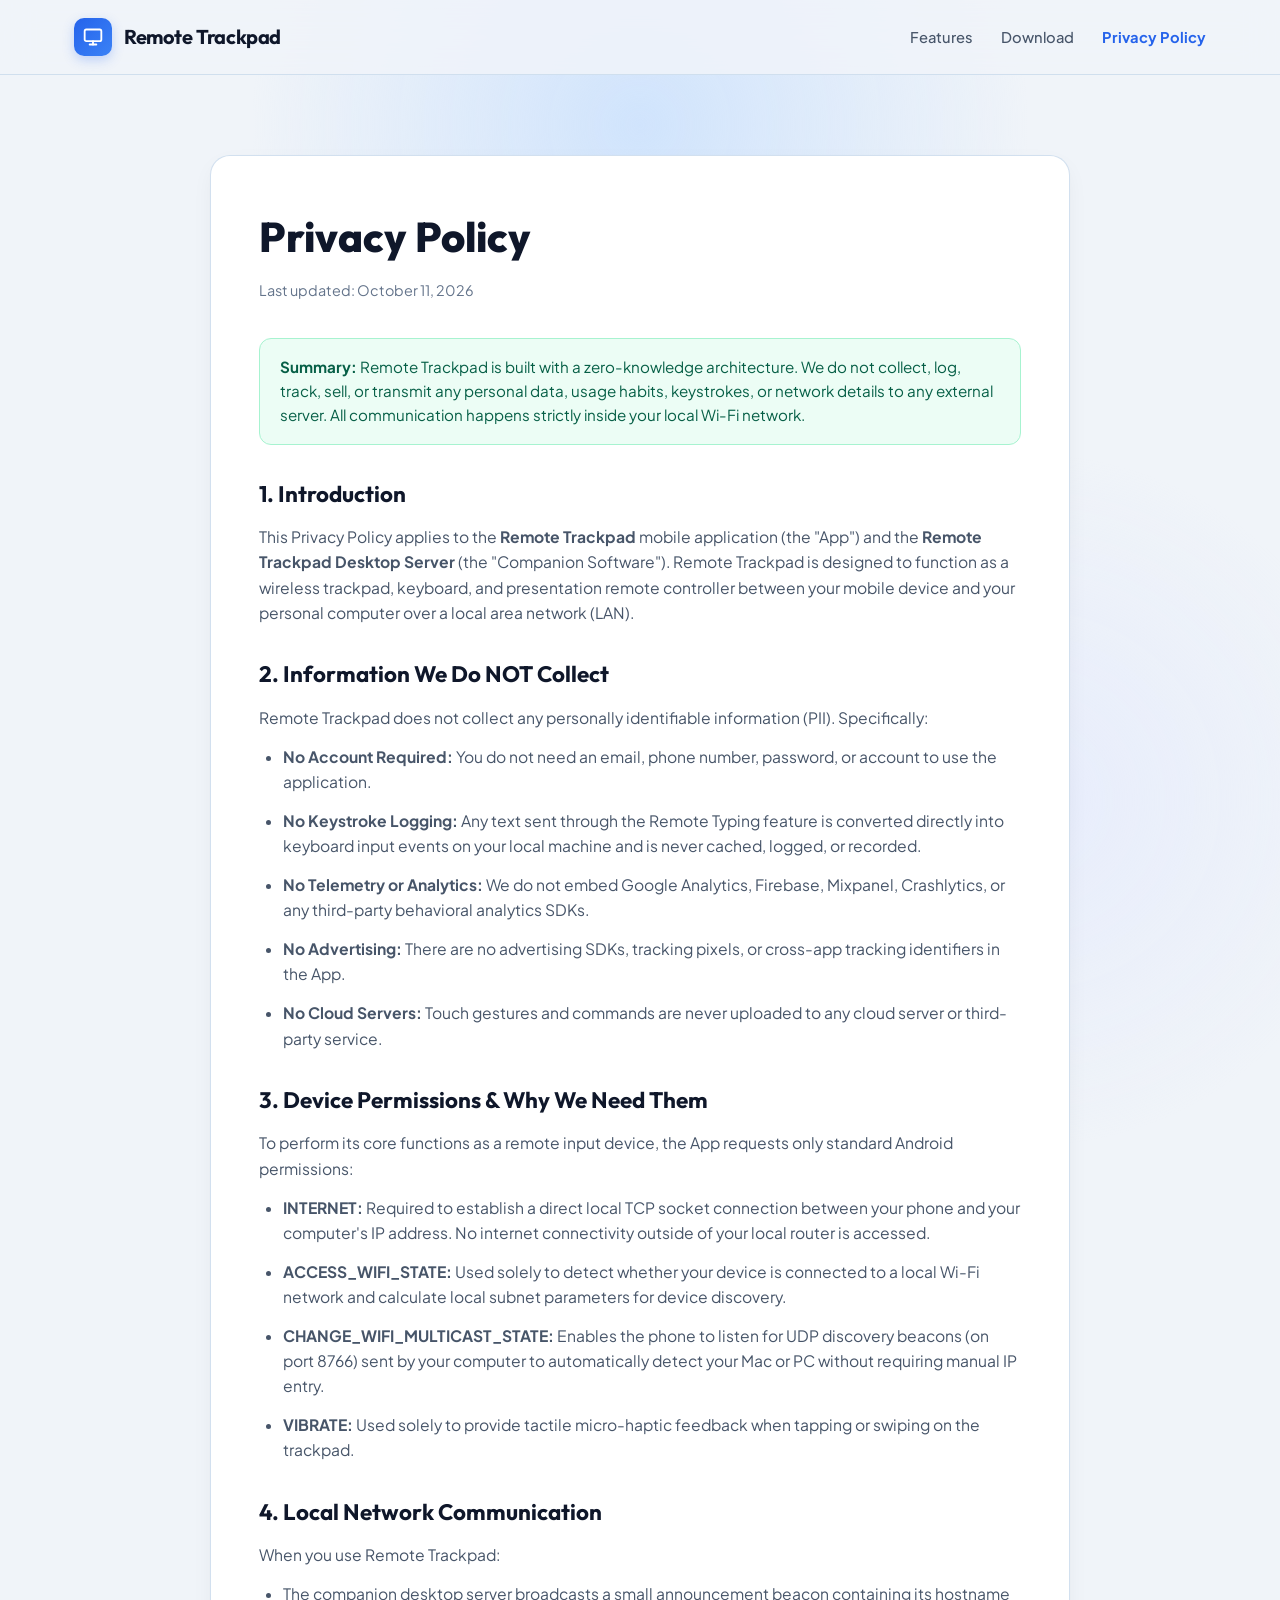
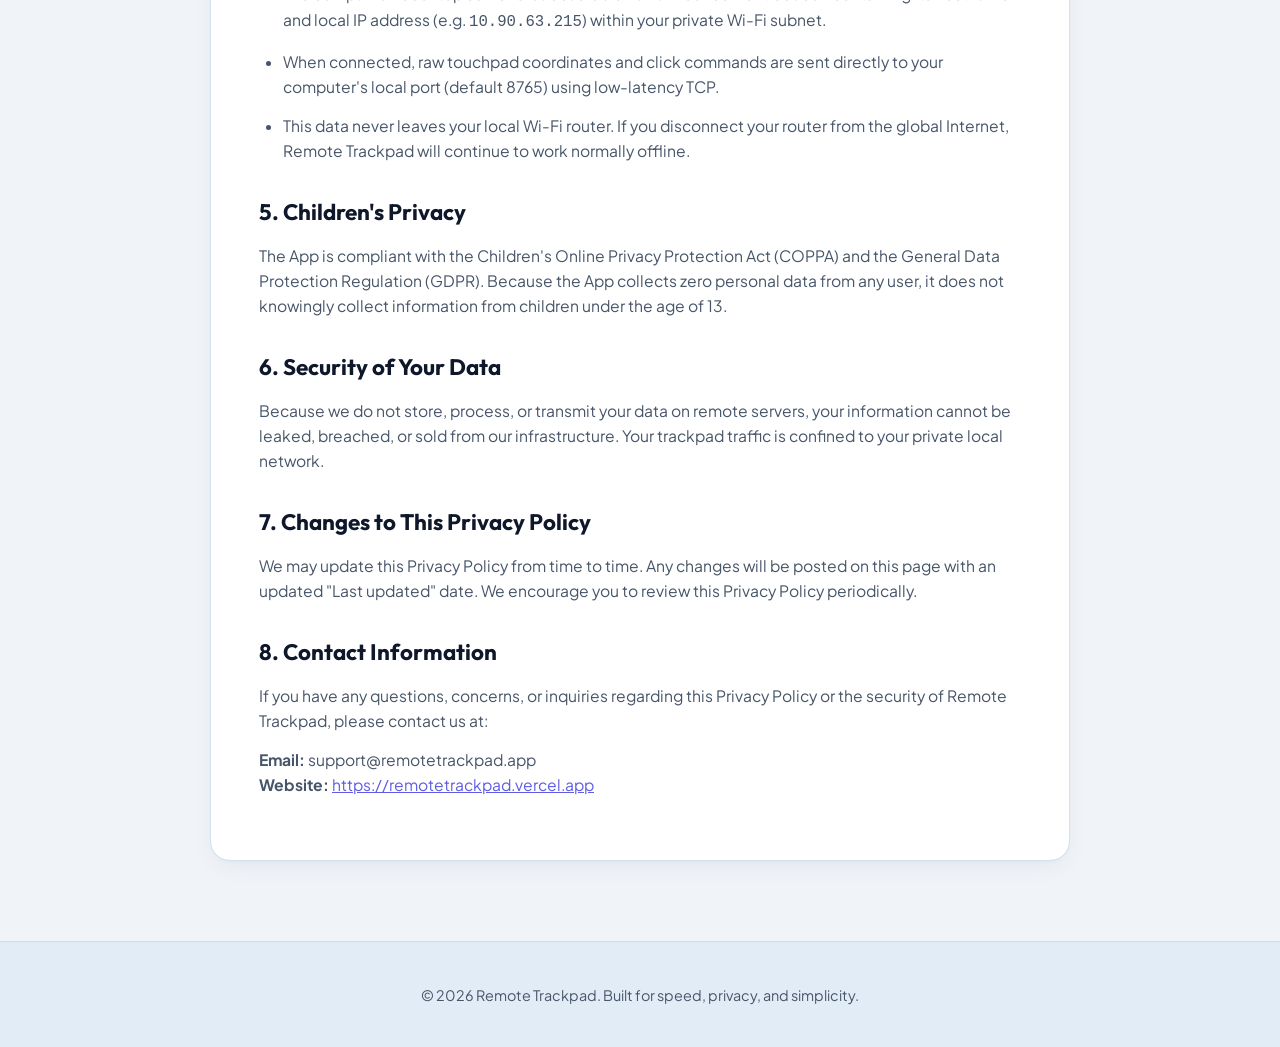
==== commit edf47c4a: "Website: remove footer links and keep navigation exclusively in top navbar" ====
--- a/website/privacy.html
+++ b/website/privacy.html
@@ -113,11 +113,6 @@
       <p class="footer-text">
         © 2026 Remote Trackpad. Built for speed, privacy, and simplicity.
       </p>
-      <div class="footer-links">
-        <a href="index.html">Home</a>
-        <a href="index.html#download">Download</a>
-        <a href="privacy.html">Privacy Policy</a>
-      </div>
     </div>
   </footer>
 
--- a/website/styles.css
+++ b/website/styles.css
@@ -292,13 +292,12 @@
   display: flex;
   align-items: center;
   justify-content: center;
-  gap: 36px;
-  flex-wrap: wrap;
-  padding: 18px 24px;
+  gap: 32px;
+  padding: 18px 28px;
   background: var(--bg-card);
   border: 1px solid var(--border-subtle);
   border-radius: var(--radius-lg);
-  max-width: 880px;
+  max-width: 1020px;
   margin: 0 auto 80px;
   box-shadow: var(--shadow-card);
 }
@@ -310,10 +309,12 @@
   font-size: 0.9rem;
   color: var(--text-secondary);
   font-weight: 600;
+  white-space: nowrap;
 }
 
 .trust-item svg {
   color: var(--accent-primary);
+  flex-shrink: 0;
 }
 
 /* App Mockup / Feature Showcase */
@@ -555,8 +556,7 @@
 .footer-content {
   display: flex;
   align-items: center;
-  justify-content: space-between;
-  flex-wrap: wrap;
+  justify-content: center;
   gap: 20px;
 }
 
@@ -596,4 +596,22 @@
     flex-direction: column;
     text-align: center;
   }
-}
+  .trust-bar {
+    display: grid;
+    grid-template-columns: repeat(2, 1fr);
+    gap: 16px 24px;
+    max-width: 520px;
+    padding: 20px 24px;
+  }
+  .trust-item {
+    justify-content: flex-start;
+  }
+}
+
+@media (max-width: 520px) {
+  .trust-bar {
+    grid-template-columns: 1fr;
+    gap: 14px;
+    max-width: 300px;
+  }
+}
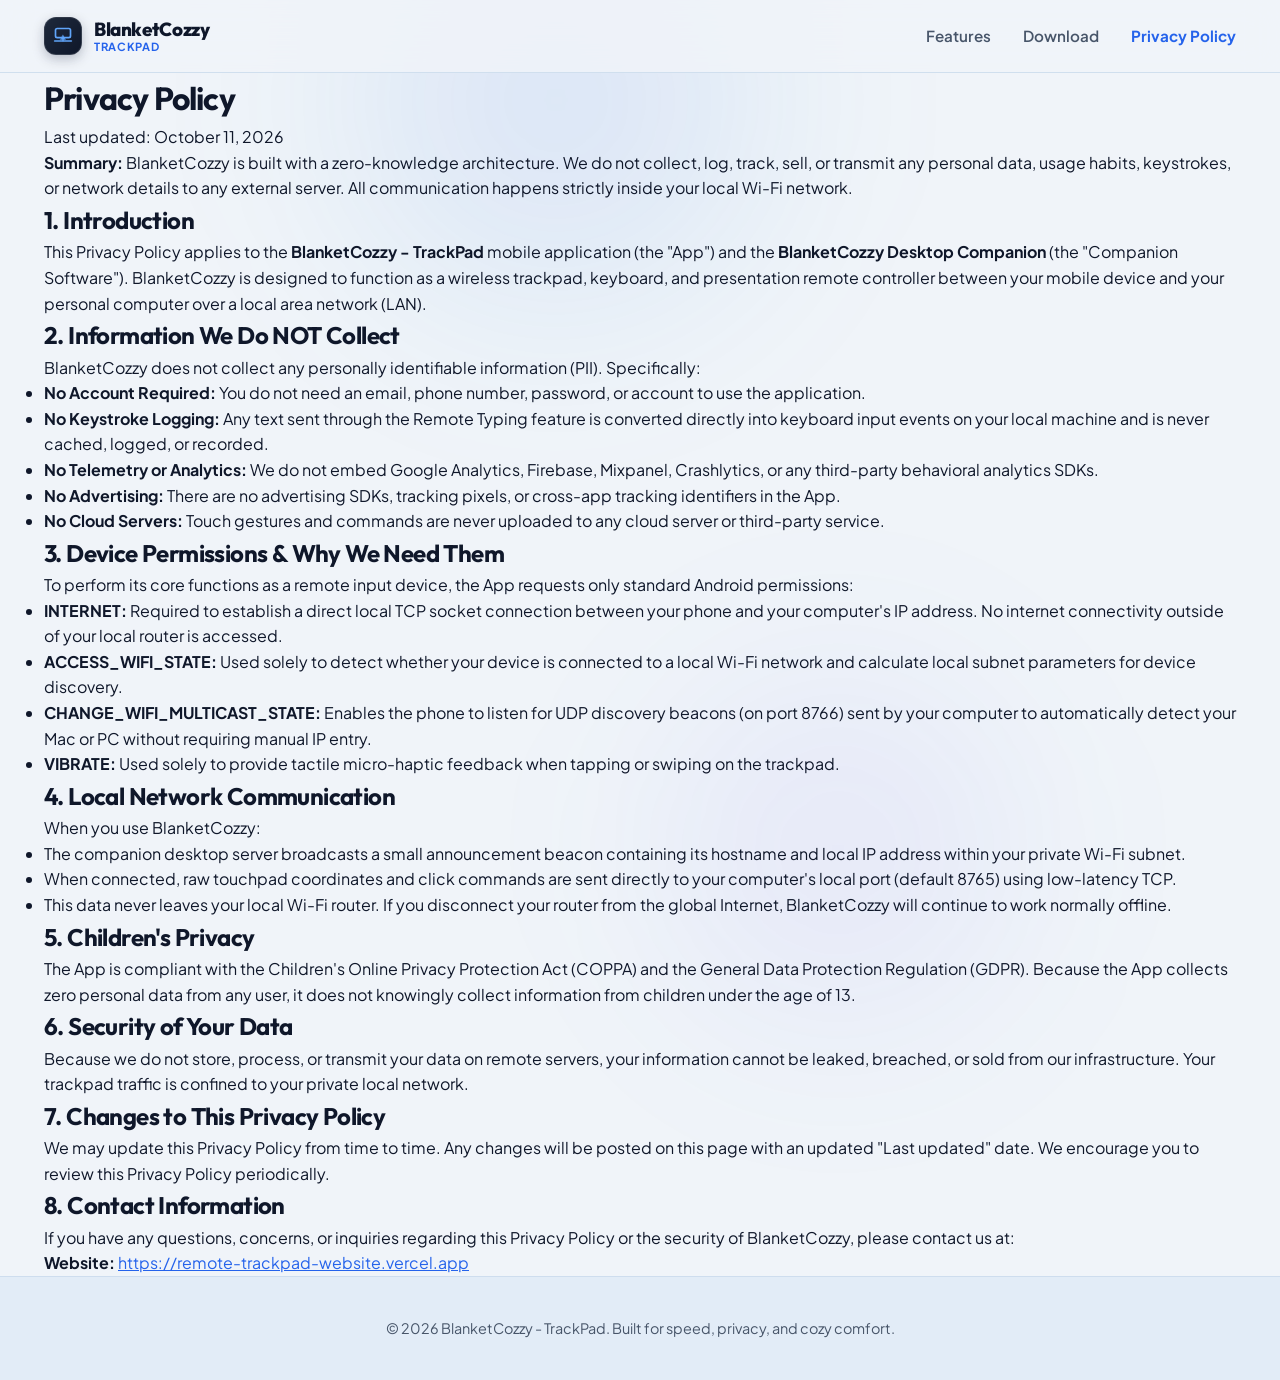
==== commit 4845a07b: "Brand Update: BlanketCozzy - TrackPad ('Your Mac, comfortably in control')" ====
--- a/website/privacy.html
+++ b/website/privacy.html
@@ -3,11 +3,11 @@
 <head>
   <meta charset="UTF-8">
   <meta name="viewport" content="width=device-width, initial-scale=1.0">
-  <title>Privacy Policy — Remote Trackpad</title>
-  <meta name="description" content="Privacy Policy for Remote Trackpad Android application and Desktop Companion. We do not collect, store, or share any personal data.">
+  <title>Privacy Policy — BlanketCozzy - TrackPad</title>
+  <meta name="description" content="Privacy Policy for BlanketCozzy - TrackPad Android application and Desktop Companion. We do not collect, store, or share any personal data.">
   <meta name="theme-color" content="#F0F4F9">
   <link rel="stylesheet" href="styles.css">
-  <link rel="icon" type="image/svg+xml" href="data:image/svg+xml,<svg xmlns='http://www.w3.org/2000/svg' viewBox='0 0 24 24' fill='%232563EB'><rect width='24' height='24' rx='6' fill='%232563EB'/><circle cx='12' cy='12' r='4' fill='white'/></svg>">
+  <link rel="icon" type="image/svg+xml" href="data:image/svg+xml,<svg xmlns='http://www.w3.org/2000/svg' viewBox='0 0 24 24' fill='%231E293B'><rect width='24' height='24' rx='6' fill='%231E293B'/><rect x='4' y='4' width='16' height='10' rx='2' fill='none' stroke='%2360A5FA' stroke-width='2'/><line x1='2' y1='17' x2='22' y2='17' stroke='%2360A5FA' stroke-width='2'/></svg>">
 </head>
 <body>
 
@@ -16,13 +16,16 @@
     <div class="container nav-container">
       <a href="index.html" class="logo-group">
         <div class="logo-icon">
-          <svg width="20" height="20" viewBox="0 0 24 24" fill="none" stroke="currentColor" stroke-width="2.2" stroke-linecap="round" stroke-linejoin="round">
-            <rect x="2" y="3" width="20" height="14" rx="2" ry="2"/>
-            <line x1="8" y1="21" x2="16" y2="21"/>
-            <line x1="12" y1="17" x2="12" y2="21"/>
+          <svg width="20" height="20" viewBox="0 0 24 24" fill="none" stroke="currentColor" stroke-width="2" stroke-linecap="round" stroke-linejoin="round">
+            <rect x="3" y="3" width="18" height="11" rx="2"/>
+            <line x1="2" y1="18" x2="22" y2="18"/>
+            <polygon points="12 11 15 16.5 13.2 16 12 18.5 10.8 16 9 16.5" fill="currentColor" stroke-width="0.5"/>
           </svg>
         </div>
-        <span class="logo-text">Remote Trackpad</span>
+        <div class="logo-title-group">
+          <span class="logo-text">BlanketCozzy</span>
+          <span class="logo-sub">TrackPad</span>
+        </div>
       </a>
 
       <nav>
@@ -41,17 +44,17 @@
       <span class="privacy-date">Last updated: October 11, 2026</span>
 
       <div class="privacy-highlight">
-        <strong>Summary:</strong> Remote Trackpad is built with a zero-knowledge architecture. We do not collect, log, track, sell, or transmit any personal data, usage habits, keystrokes, or network details to any external server. All communication happens strictly inside your local Wi-Fi network.
+        <strong>Summary:</strong> BlanketCozzy is built with a zero-knowledge architecture. We do not collect, log, track, sell, or transmit any personal data, usage habits, keystrokes, or network details to any external server. All communication happens strictly inside your local Wi-Fi network.
       </div>
 
       <h2>1. Introduction</h2>
       <p>
-        This Privacy Policy applies to the <strong>Remote Trackpad</strong> mobile application (the "App") and the <strong>Remote Trackpad Desktop Server</strong> (the "Companion Software"). Remote Trackpad is designed to function as a wireless trackpad, keyboard, and presentation remote controller between your mobile device and your personal computer over a local area network (LAN).
+        This Privacy Policy applies to the <strong>BlanketCozzy - TrackPad</strong> mobile application (the "App") and the <strong>BlanketCozzy Desktop Companion</strong> (the "Companion Software"). BlanketCozzy is designed to function as a wireless trackpad, keyboard, and presentation remote controller between your mobile device and your personal computer over a local area network (LAN).
       </p>
 
       <h2>2. Information We Do NOT Collect</h2>
       <p>
-        Remote Trackpad does not collect any personally identifiable information (PII). Specifically:
+        BlanketCozzy does not collect any personally identifiable information (PII). Specifically:
       </p>
       <ul>
         <li><strong>No Account Required:</strong> You do not need an email, phone number, password, or account to use the application.</li>
@@ -74,12 +77,12 @@
 
       <h2>4. Local Network Communication</h2>
       <p>
-        When you use Remote Trackpad:
+        When you use BlanketCozzy:
       </p>
       <ul>
-        <li>The companion desktop server broadcasts a small announcement beacon containing its hostname and local IP address (e.g. <code>10.90.63.215</code>) within your private Wi-Fi subnet.</li>
+        <li>The companion desktop server broadcasts a small announcement beacon containing its hostname and local IP address within your private Wi-Fi subnet.</li>
         <li>When connected, raw touchpad coordinates and click commands are sent directly to your computer's local port (default 8765) using low-latency TCP.</li>
-        <li>This data never leaves your local Wi-Fi router. If you disconnect your router from the global Internet, Remote Trackpad will continue to work normally offline.</li>
+        <li>This data never leaves your local Wi-Fi router. If you disconnect your router from the global Internet, BlanketCozzy will continue to work normally offline.</li>
       </ul>
 
       <h2>5. Children's Privacy</h2>
@@ -99,11 +102,10 @@
 
       <h2>8. Contact Information</h2>
       <p>
-        If you have any questions, concerns, or inquiries regarding this Privacy Policy or the security of Remote Trackpad, please contact us at:
+        If you have any questions, concerns, or inquiries regarding this Privacy Policy or the security of BlanketCozzy, please contact us at:
       </p>
       <p>
-        <strong>Email:</strong> support@remotetrackpad.app<br>
-        <strong>Website:</strong> <a href="index.html" style="color: #5E5CE6;">https://remotetrackpad.vercel.app</a>
+        <strong>Website:</strong> <a href="index.html" style="color: #2563EB;">https://remote-trackpad-website.vercel.app</a>
       </p>
     </div>
   </main>
@@ -111,7 +113,7 @@
   <footer class="footer">
     <div class="container footer-content">
       <p class="footer-text">
-        © 2026 Remote Trackpad. Built for speed, privacy, and simplicity.
+        © 2026 BlanketCozzy - TrackPad. Built for speed, privacy, and cozy comfort.
       </p>
     </div>
   </footer>
--- a/website/styles.css
+++ b/website/styles.css
@@ -1,7 +1,7 @@
-@import url('https://fonts.googleapis.com/css2?family=Outfit:wght@400;500;600;700;800&family=Plus+Jakarta+Sans:wght@400;500;600;700&display=swap');
+@import url('https://fonts.googleapis.com/css2?family=Outfit:wght@400;500;600;700;800&family=Plus+Jakarta+Sans:wght@400;500;600;700&family=JetBrains+Mono:wght@400;500;600&display=swap');
 
 :root {
-  /* Soft Light Blue Theme Palette */
+  /* Soft Modern Tech Palette */
   --bg-main: #F0F4F9;
   --bg-subtle: #E6EFF8;
   --bg-card: #FFFFFF;
@@ -12,10 +12,11 @@
   
   --accent-primary: #2563EB;
   --accent-primary-hover: #1D4ED8;
-  --accent-glow: rgba(37, 99, 235, 0.18);
+  --accent-glow: rgba(37, 99, 235, 0.2);
   
   --accent-cyan: #0284C7;
   --accent-green: #16A34A;
+  --accent-purple: #7C3AED;
   
   --text-primary: #0F172A;
   --text-secondary: #475569;
@@ -24,14 +25,16 @@
   --radius-sm: 8px;
   --radius-md: 12px;
   --radius-lg: 20px;
+  --radius-xl: 28px;
   --radius-full: 9999px;
   
   --shadow-card: 0 8px 24px -4px rgba(15, 23, 42, 0.06), 0 2px 6px -1px rgba(15, 23, 42, 0.03);
   --shadow-card-hover: 0 16px 36px -6px rgba(37, 99, 235, 0.12), 0 4px 10px -2px rgba(15, 23, 42, 0.04);
-  --shadow-glow: 0 8px 20px -2px rgba(37, 99, 235, 0.25);
+  --shadow-glow: 0 12px 30px -4px rgba(37, 99, 235, 0.3);
   
   --font-heading: 'Outfit', sans-serif;
   --font-body: 'Plus Jakarta Sans', sans-serif;
+  --font-mono: 'JetBrains Mono', monospace;
 }
 
 * {
@@ -58,52 +61,71 @@
   content: '';
   position: fixed;
   top: -200px;
-  left: 50%;
-  transform: translateX(-50%);
-  width: 900px;
-  height: 650px;
-  background: radial-gradient(circle, rgba(191, 219, 254, 0.65) 0%, rgba(240, 244, 249, 0) 70%);
+  left: 20%;
+  width: 600px;
+  height: 600px;
+  background: radial-gradient(circle, rgba(37, 99, 235, 0.12) 0%, rgba(2, 132, 199, 0.04) 50%, transparent 70%);
+  filter: blur(80px);
+  z-index: -1;
   pointer-events: none;
-  z-index: 0;
 }
 
 body::after {
   content: '';
   position: fixed;
-  bottom: -250px;
-  right: -100px;
-  width: 700px;
-  height: 700px;
-  background: radial-gradient(circle, rgba(224, 231, 255, 0.55) 0%, rgba(240, 244, 249, 0) 70%);
+  bottom: -200px;
+  right: 15%;
+  width: 500px;
+  height: 500px;
+  background: radial-gradient(circle, rgba(124, 58, 237, 0.08) 0%, rgba(37, 99, 235, 0.03) 50%, transparent 70%);
+  filter: blur(80px);
+  z-index: -1;
   pointer-events: none;
-  z-index: 0;
+}
+
+/* Typography & Global Elements */
+h1, h2, h3, h4 {
+  font-family: var(--font-heading);
+  letter-spacing: -0.025em;
+  font-weight: 700;
+  color: var(--text-primary);
+}
+
+.text-gradient {
+  background: linear-gradient(135deg, #1E3A8A 0%, #2563EB 50%, #0284C7 100%);
+  -webkit-background-clip: text;
+  -webkit-text-fill-color: transparent;
+}
+
+.text-gradient-accent {
+  background: linear-gradient(135deg, #2563EB 0%, #0284C7 100%);
+  -webkit-background-clip: text;
+  -webkit-text-fill-color: transparent;
 }
 
 .container {
-  width: 100%;
-  max-width: 1180px;
+  max-width: 1240px;
   margin: 0 auto;
   padding: 0 24px;
-  position: relative;
-  z-index: 1;
-}
-
-/* Header & Nav */
+}
+
+/* Navigation */
 .navbar {
   position: sticky;
   top: 0;
   z-index: 100;
-  backdrop-filter: blur(18px);
-  -webkit-backdrop-filter: blur(18px);
+  backdrop-filter: blur(16px);
+  -webkit-backdrop-filter: blur(16px);
   background: rgba(240, 244, 249, 0.85);
   border-bottom: 1px solid var(--border-subtle);
-  padding: 18px 0;
+  transition: all 0.3s ease;
 }
 
 .nav-container {
   display: flex;
   align-items: center;
   justify-content: space-between;
+  height: 72px;
 }
 
 .logo-group {
@@ -117,45 +139,63 @@
 .logo-icon {
   width: 38px;
   height: 38px;
-  background: linear-gradient(135deg, var(--accent-primary), #3B82F6);
-  border-radius: 10px;
+  border-radius: var(--radius-md);
+  background: linear-gradient(135deg, #1E293B 0%, #0F172A 100%);
   display: flex;
   align-items: center;
   justify-content: center;
-  color: #FFFFFF;
-  box-shadow: 0 4px 12px rgba(37, 99, 235, 0.25);
+  color: #60A5FA;
+  box-shadow: 0 4px 12px rgba(15, 23, 42, 0.25);
+  border: 1px solid rgba(255, 255, 255, 0.12);
+}
+
+.logo-title-group {
+  display: flex;
+  flex-direction: column;
+  line-height: 1.15;
 }
 
 .logo-text {
   font-family: var(--font-heading);
-  font-size: 1.25rem;
-  font-weight: 700;
+  font-weight: 800;
+  font-size: 1.18rem;
   letter-spacing: -0.02em;
+  color: var(--text-primary);
+}
+
+.logo-sub {
+  font-size: 0.70rem;
+  font-weight: 700;
+  color: var(--accent-primary);
+  letter-spacing: 0.06em;
+  text-transform: uppercase;
 }
 
 .logo-badge {
   font-size: 0.72rem;
-  padding: 3px 9px;
-  background: #EFF6FF;
+  font-weight: 700;
+  text-transform: uppercase;
+  letter-spacing: 0.05em;
+  padding: 3px 8px;
+  border-radius: var(--radius-full);
+  background: rgba(37, 99, 235, 0.08);
   color: var(--accent-primary);
-  border-radius: var(--radius-full);
-  border: 1px solid #BFDBFE;
+  border: 1px solid rgba(37, 99, 235, 0.2);
+}
+
+.nav-links {
+  display: flex;
+  align-items: center;
+  gap: 32px;
+  list-style: none;
+}
+
+.nav-links a {
+  text-decoration: none;
+  color: var(--text-secondary);
   font-weight: 600;
-}
-
-.nav-links {
-  display: flex;
-  align-items: center;
-  gap: 28px;
-  list-style: none;
-}
-
-.nav-links a {
-  color: var(--text-secondary);
-  text-decoration: none;
-  font-size: 0.92rem;
-  font-weight: 500;
-  transition: color 0.2s ease;
+  font-size: 0.95rem;
+  transition: color 0.2s;
 }
 
 .nav-links a:hover {
@@ -163,13 +203,12 @@
 }
 
 .btn-nav {
-  padding: 8px 20px;
-  background: var(--accent-primary);
-  color: #fff !important;
+  padding: 8px 18px;
+  background: var(--accent-primary) !important;
+  color: #FFFFFF !important;
   border-radius: var(--radius-full);
-  font-weight: 600 !important;
-  box-shadow: 0 4px 12px rgba(37, 99, 235, 0.2);
-  transition: background 0.2s, transform 0.2s !important;
+  box-shadow: 0 4px 12px rgba(37, 99, 235, 0.25);
+  transition: all 0.2s ease;
 }
 
 .btn-nav:hover {
@@ -177,101 +216,99 @@
   transform: translateY(-1px);
 }
 
-/* Hero Section */
+/* ========================================================================= */
+/* HERO SECTION (Split 2-Column with Interactive Live Simulation)            */
+/* ========================================================================= */
 .hero {
-  padding: 90px 0 60px;
-  text-align: center;
-}
-
-.pill-announcement {
+  padding: 60px 0 80px;
+}
+
+.hero-grid {
+  display: grid;
+  grid-template-columns: 1fr 1.15fr;
+  gap: 56px;
+  align-items: center;
+  margin-bottom: 70px;
+}
+
+.hero-content {
+  display: flex;
+  flex-direction: column;
+}
+
+.hero-badge {
   display: inline-flex;
   align-items: center;
   gap: 8px;
-  padding: 7px 18px;
+  padding: 6px 14px;
   background: #FFFFFF;
   border: 1px solid var(--border-subtle);
   border-radius: var(--radius-full);
   font-size: 0.85rem;
-  font-weight: 500;
+  font-weight: 700;
+  color: var(--accent-primary);
+  margin-bottom: 24px;
+  align-self: flex-start;
+  box-shadow: 0 2px 6px rgba(15, 23, 42, 0.04);
+}
+
+.badge-dot {
+  width: 7px;
+  height: 7px;
+  border-radius: 50%;
+  background: var(--accent-green);
+  box-shadow: 0 0 8px var(--accent-green);
+}
+
+.hero-title {
+  font-size: 3.4rem;
+  line-height: 1.12;
+  margin-bottom: 20px;
+  letter-spacing: -0.035em;
+}
+
+.hero-subtitle {
+  font-size: 1.12rem;
   color: var(--text-secondary);
-  margin-bottom: 26px;
-  box-shadow: 0 2px 8px rgba(15, 23, 42, 0.04);
-}
-
-.pill-dot {
-  width: 8px;
-  height: 8px;
-  background: var(--accent-green);
-  border-radius: 50%;
-  box-shadow: 0 0 8px rgba(22, 197, 94, 0.6);
-}
-
-.hero-title {
-  font-family: var(--font-heading);
-  font-size: 3.5rem;
-  font-weight: 800;
-  line-height: 1.15;
-  letter-spacing: -0.03em;
-  margin-bottom: 20px;
-  max-width: 920px;
-  margin-left: auto;
-  margin-right: auto;
-  color: var(--text-primary);
-}
-
-.text-gradient {
-  background: linear-gradient(135deg, #0F172A 20%, #1D4ED8 100%);
-  -webkit-background-clip: text;
-  -webkit-text-fill-color: transparent;
-}
-
-.text-gradient-accent {
-  background: linear-gradient(135deg, #2563EB 0%, #0284C7 100%);
-  -webkit-background-clip: text;
-  -webkit-text-fill-color: transparent;
-}
-
-.hero-subtitle {
-  font-size: 1.18rem;
-  color: var(--text-secondary);
-  max-width: 700px;
-  margin: 0 auto 36px;
   line-height: 1.65;
+  margin-bottom: 32px;
+  max-width: 520px;
 }
 
 .hero-actions {
   display: flex;
   align-items: center;
-  justify-content: center;
   gap: 16px;
+  margin-bottom: 28px;
   flex-wrap: wrap;
-  margin-bottom: 50px;
 }
 
 .btn {
   display: inline-flex;
   align-items: center;
+  justify-content: center;
   gap: 10px;
-  padding: 14px 28px;
+  padding: 13px 24px;
   border-radius: var(--radius-md);
-  font-size: 0.98rem;
-  font-weight: 600;
+  font-family: var(--font-heading);
+  font-weight: 700;
+  font-size: 1rem;
   text-decoration: none;
   cursor: pointer;
-  transition: all 0.2s cubic-bezier(0.16, 1, 0.3, 1);
+  transition: all 0.25s ease;
   border: none;
 }
 
 .btn-primary {
   background: var(--accent-primary);
-  color: #fff;
-  box-shadow: var(--shadow-glow);
+  color: #FFFFFF;
+  box-shadow: 0 8px 20px -2px rgba(37, 99, 235, 0.35);
 }
 
 .btn-primary:hover {
   background: var(--accent-primary-hover);
   transform: translateY(-2px);
-  box-shadow: 0 10px 24px -4px rgba(37, 99, 235, 0.35);
+  box-shadow: 0 12px 26px -2px rgba(37, 99, 235, 0.45);
 }
 
 .btn-secondary {
@@ -287,7 +324,453 @@
   transform: translateY(-2px);
 }
 
-/* Feature Highlights Bar */
+.hero-platforms {
+  display: flex;
+  align-items: center;
+  gap: 10px;
+  flex-wrap: wrap;
+}
+
+.platform-label {
+  font-size: 0.85rem;
+  color: var(--text-muted);
+  font-weight: 600;
+}
+
+.platform-tag {
+  font-size: 0.8rem;
+  font-weight: 600;
+  color: var(--text-secondary);
+  background: rgba(255, 255, 255, 0.8);
+  border: 1px solid var(--border-subtle);
+  padding: 3px 10px;
+  border-radius: var(--radius-full);
+}
+
+/* ========================================================================= */
+/* LIVE INTERACTIVE PRODUCT STAGE (Phone 📱 -> Wi-Fi ⚡ -> Laptop 💻)        */
+/* ========================================================================= */
+.hero-visual {
+  position: relative;
+  display: flex;
+  justify-content: center;
+}
+
+.demo-stage {
+  position: relative;
+  display: flex;
+  align-items: center;
+  justify-content: center;
+  width: 100%;
+  max-width: 620px;
+  padding: 10px;
+}
+
+/* 1. Phone Mockup (Dark Obsidian Hardware Model) */
+.phone-mockup {
+  position: relative;
+  width: 220px;
+  height: 440px;
+  background: #141721;
+  border: 4px solid #2B3042;
+  border-radius: 36px;
+  box-shadow: 0 24px 48px -12px rgba(15, 23, 42, 0.3), 0 0 0 1px rgba(255, 255, 255, 0.1);
+  overflow: hidden;
+  z-index: 10;
+  flex-shrink: 0;
+  transform: translateY(-10px);
+  transition: transform 0.3s ease;
+}
+
+.phone-mockup:hover {
+  transform: translateY(-16px);
+}
+
+.phone-notch {
+  position: absolute;
+  top: 10px;
+  left: 50%;
+  transform: translateX(-50%);
+  width: 70px;
+  height: 16px;
+  background: #000000;
+  border-radius: var(--radius-full);
+  z-index: 20;
+}
+
+.phone-screen {
+  width: 100%;
+  height: 100%;
+  background: #0B0E14;
+  padding: 32px 12px 14px;
+  display: flex;
+  flex-direction: column;
+}
+
+.phone-header {
+  display: flex;
+  align-items: center;
+  justify-content: space-between;
+  background: #161A25;
+  border: 1px solid rgba(255, 255, 255, 0.08);
+  border-radius: 12px;
+  padding: 8px 10px;
+  margin-bottom: 12px;
+}
+
+.phone-device-info {
+  display: flex;
+  align-items: center;
+  gap: 6px;
+}
+
+.phone-device-name {
+  font-size: 0.72rem;
+  font-weight: 700;
+  color: #FFFFFF;
+  line-height: 1.1;
+}
+
+.phone-device-sub {
+  font-size: 0.62rem;
+  color: #94A3B8;
+}
+
+.phone-status-pill {
+  display: flex;
+  align-items: center;
+  gap: 4px;
+  background: rgba(34, 197, 94, 0.15);
+  border: 1px solid rgba(34, 197, 94, 0.3);
+  padding: 2px 6px;
+  border-radius: var(--radius-full);
+  font-size: 0.62rem;
+  font-weight: 700;
+  color: #4ADE80;
+}
+
+.status-dot-live {
+  width: 5px;
+  height: 5px;
+  border-radius: 50%;
+  background: #22C55E;
+  animation: pulse-dot 1.8s infinite;
+}
+
+@keyframes pulse-dot {
+  0% { transform: scale(1); opacity: 1; }
+  50% { transform: scale(1.4); opacity: 0.5; }
+  100% { transform: scale(1); opacity: 1; }
+}
+
+.phone-touchpad {
+  flex: 1;
+  position: relative;
+  background: #11141E;
+  border: 1px solid rgba(255, 255, 255, 0.06);
+  border-radius: 16px;
+  overflow: hidden;
+  display: flex;
+  flex-direction: column;
+  justify-content: space-between;
+  padding: 10px;
+}
+
+.touchpad-grid {
+  position: absolute;
+  inset: 0;
+  background-image: radial-gradient(rgba(255, 255, 255, 0.12) 1px, transparent 1px);
+  background-size: 14px 14px;
+  pointer-events: none;
+}
+
+.touchpad-hint {
+  text-align: center;
+  font-size: 0.68rem;
+  color: #64748B;
+  margin-top: 50%;
+  transform: translateY(-50%);
+  pointer-events: none;
+}
+
+/* Animated Touch Fingertip Motion */
+.animated-touch-finger {
+  position: absolute;
+  top: 40%;
+  left: 45%;
+  width: 28px;
+  height: 28px;
+  animation: finger-motion 5s cubic-bezier(0.4, 0, 0.2, 1) infinite;
+  pointer-events: none;
+}
+
+.touch-dot {
+  width: 14px;
+  height: 14px;
+  background: #3B82F6;
+  border: 2px solid #FFFFFF;
+  border-radius: 50%;
+  box-shadow: 0 0 12px #3B82F6;
+}
+
+.touch-ripple {
+  position: absolute;
+  top: -7px;
+  left: -7px;
+  width: 28px;
+  height: 28px;
+  border-radius: 50%;
+  background: rgba(59, 130, 246, 0.35);
+  animation: touch-ripple 1.5s infinite;
+}
+
+@keyframes finger-motion {
+  0% { transform: translate(0, 0); }
+  25% { transform: translate(35px, -20px); }
+  50% { transform: translate(-30px, 40px); }
+  75% { transform: translate(25px, 25px); }
+  100% { transform: translate(0, 0); }
+}
+
+@keyframes touch-ripple {
+  0% { transform: scale(0.6); opacity: 0.9; }
+  100% { transform: scale(1.6); opacity: 0; }
+}
+
+.phone-gesture-hints {
+  display: flex;
+  justify-content: space-between;
+  font-size: 0.58rem;
+  color: #64748B;
+  font-weight: 600;
+}
+
+.phone-dock {
+  display: grid;
+  grid-template-columns: repeat(4, 1fr);
+  gap: 4px;
+  margin-top: 10px;
+}
+
+.dock-btn {
+  background: #171B26;
+  border: 1px solid rgba(255, 255, 255, 0.06);
+  color: #94A3B8;
+  font-size: 0.56rem;
+  font-weight: 700;
+  text-align: center;
+  padding: 6px 2px;
+  border-radius: 6px;
+}
+
+.dock-btn.active {
+  background: #2563EB;
+  color: #FFFFFF;
+  border-color: #3B82F6;
+}
+
+/* 2. Animated Wi-Fi Connection Beam */
+.wifi-bridge {
+  position: relative;
+  display: flex;
+  flex-direction: column;
+  align-items: center;
+  margin: 0 -15px;
+  z-index: 15;
+}
+
+.wifi-line {
+  width: 60px;
+  height: 2px;
+  background: linear-gradient(90deg, #2563EB, #0284C7);
+  position: relative;
+  overflow: hidden;
+}
+
+.wifi-packet {
+  position: absolute;
+  top: -2px;
+  left: 0;
+  width: 14px;
+  height: 6px;
+  border-radius: 4px;
+  background: #FFFFFF;
+  box-shadow: 0 0 10px #38BDF8;
+  animation: packet-stream 1.8s linear infinite;
+}
+
+@keyframes packet-stream {
+  0% { left: -14px; }
+  100% { left: 70px; }
+}
+
+.wifi-badge {
+  display: inline-flex;
+  align-items: center;
+  gap: 4px;
+  background: #FFFFFF;
+  border: 1px solid var(--border-subtle);
+  border-radius: var(--radius-full);
+  padding: 4px 10px;
+  font-size: 0.65rem;
+  font-weight: 700;
+  color: var(--accent-primary);
+  margin-top: 8px;
+  white-space: nowrap;
+  box-shadow: 0 4px 12px rgba(15, 23, 42, 0.08);
+}
+
+/* 3. Laptop Mockup with Live Moving Cursor */
+.laptop-mockup {
+  position: relative;
+  width: 320px;
+  flex-shrink: 0;
+  z-index: 5;
+}
+
+.laptop-screen {
+  background: #0F172A;
+  border: 3px solid #334155;
+  border-radius: 12px 12px 0 0;
+  height: 220px;
+  box-shadow: 0 20px 40px -10px rgba(15, 23, 42, 0.25);
+  overflow: hidden;
+  position: relative;
+}
+
+.laptop-topbar {
+  background: #1E293B;
+  padding: 6px 10px;
+  display: flex;
+  align-items: center;
+  gap: 12px;
+  border-bottom: 1px solid rgba(255, 255, 255, 0.08);
+}
+
+.window-dots {
+  display: flex;
+  gap: 5px;
+}
+
+.window-dots span {
+  width: 7px;
+  height: 7px;
+  border-radius: 50%;
+}
+
+.dot-red { background: #EF4444; }
+.dot-yellow { background: #F59E0B; }
+.dot-green { background: #10B981; }
+
+.window-title {
+  font-size: 0.65rem;
+  color: #94A3B8;
+  font-family: var(--font-mono);
+}
+
+.laptop-content {
+  position: relative;
+  height: calc(100% - 25px);
+  background: linear-gradient(135deg, #090D16 0%, #111827 100%);
+  padding: 18px;
+  overflow: hidden;
+}
+
+.screen-slide-preview {
+  background: rgba(255, 255, 255, 0.03);
+  border: 1px solid rgba(255, 255, 255, 0.08);
+  border-radius: 8px;
+  padding: 14px;
+}
+
+.slide-badge {
+  font-size: 0.6rem;
+  color: #38BDF8;
+  font-weight: 700;
+  margin-bottom: 6px;
+}
+
+.slide-heading {
+  font-size: 0.78rem;
+  color: #FFFFFF;
+  font-weight: 700;
+  margin-bottom: 10px;
+}
+
+.slide-bars {
+  display: flex;
+  gap: 6px;
+  align-items: flex-end;
+  height: 40px;
+}
+
+.bar {
+  flex: 1;
+  background: #2563EB;
+  border-radius: 3px;
+}
+.bar-1 { height: 45%; opacity: 0.6; }
+.bar-2 { height: 85%; opacity: 0.85; }
+.bar-3 { height: 100%; opacity: 1; }
+
+/* Live animated cursor on laptop */
+.animated-cursor {
+  position: absolute;
+  top: 40%;
+  left: 45%;
+  animation: cursor-motion 5s cubic-bezier(0.4, 0, 0.2, 1) infinite;
+  pointer-events: none;
+}
+
+.cursor-click-ring {
+  position: absolute;
+  top: 2px;
+  left: 2px;
+  width: 20px;
+  height: 20px;
+  border-radius: 50%;
+  border: 2px solid #38BDF8;
+  animation: click-ring 2.5s infinite;
+}
+
+@keyframes cursor-motion {
+  0% { transform: translate(0, 0); }
+  25% { transform: translate(60px, -25px); }
+  50% { transform: translate(-45px, 35px); }
+  75% { transform: translate(40px, 30px); }
+  100% { transform: translate(0, 0); }
+}
+
+@keyframes click-ring {
+  0% { transform: scale(0.4); opacity: 0; }
+  50% { transform: scale(1.4); opacity: 0.8; }
+  100% { transform: scale(2); opacity: 0; }
+}
+
+.laptop-base {
+  height: 12px;
+  background: #1E293B;
+  border-radius: 0 0 10px 10px;
+  border-top: 1px solid #475569;
+  position: relative;
+  box-shadow: 0 10px 20px rgba(0, 0, 0, 0.2);
+}
+
+.laptop-base::after {
+  content: '';
+  position: absolute;
+  top: 0;
+  left: 50%;
+  transform: translateX(-50%);
+  width: 44px;
+  height: 4px;
+  background: #0F172A;
+  border-radius: 0 0 4px 4px;
+}
+
+/* ========================================================================= */
+/* TRUST BADGES BAR                                                          */
+/* ========================================================================= */
 .trust-bar {
   display: flex;
   align-items: center;
@@ -298,7 +781,7 @@
   border: 1px solid var(--border-subtle);
   border-radius: var(--radius-lg);
   max-width: 1020px;
-  margin: 0 auto 80px;
+  margin: 0 auto;
   box-shadow: var(--shadow-card);
 }
 
@@ -317,238 +800,551 @@
   flex-shrink: 0;
 }
 
-/* App Mockup / Feature Showcase */
+/* ========================================================================= */
+/* VISUAL 3-STEP PIPELINE (HOW IT WORKS)                                     */
+/* ========================================================================= */
+.setup-section {
+  padding: 100px 0;
+  background: #E8F0F9;
+  border-top: 1px solid var(--border-subtle);
+  border-bottom: 1px solid var(--border-subtle);
+}
+
+.section-header {
+  text-align: center;
+  margin-bottom: 60px;
+}
+
+.section-tag {
+  display: inline-block;
+  font-size: 0.8rem;
+  font-weight: 700;
+  text-transform: uppercase;
+  letter-spacing: 0.08em;
+  color: var(--accent-primary);
+  background: rgba(37, 99, 235, 0.08);
+  border: 1px solid rgba(37, 99, 235, 0.2);
+  padding: 4px 12px;
+  border-radius: var(--radius-full);
+  margin-bottom: 12px;
+}
+
+.section-title {
+  font-size: 2.5rem;
+  margin-bottom: 12px;
+  letter-spacing: -0.03em;
+}
+
+.section-subtitle {
+  font-size: 1.05rem;
+  color: var(--text-secondary);
+  max-width: 580px;
+  margin: 0 auto;
+}
+
+.flow-pipeline {
+  display: flex;
+  align-items: center;
+  justify-content: space-between;
+  gap: 16px;
+  position: relative;
+}
+
+.flow-step {
+  flex: 1;
+  background: var(--bg-card);
+  border: 1px solid var(--border-subtle);
+  border-radius: var(--radius-lg);
+  padding: 32px 24px;
+  position: relative;
+  box-shadow: var(--shadow-card);
+  transition: all 0.3s ease;
+}
+
+.flow-step:hover {
+  transform: translateY(-4px);
+  box-shadow: var(--shadow-card-hover);
+  border-color: var(--border-highlight);
+}
+
+.flow-step-badge {
+  position: absolute;
+  top: 16px;
+  right: 20px;
+  font-family: var(--font-heading);
+  font-size: 1.1rem;
+  font-weight: 800;
+  color: var(--text-muted);
+  opacity: 0.5;
+}
+
+.flow-icon-circle {
+  width: 52px;
+  height: 52px;
+  border-radius: var(--radius-md);
+  background: rgba(37, 99, 235, 0.08);
+  border: 1px solid rgba(37, 99, 235, 0.18);
+  display: flex;
+  align-items: center;
+  justify-content: center;
+  font-size: 1.5rem;
+  margin-bottom: 18px;
+}
+
+.flow-step-title {
+  font-size: 1.25rem;
+  margin-bottom: 10px;
+}
+
+.flow-step-desc {
+  font-size: 0.92rem;
+  color: var(--text-secondary);
+  line-height: 1.55;
+  margin-bottom: 18px;
+}
+
+.flow-code-preview,
+.flow-card-preview,
+.flow-speed-preview {
+  background: #0F172A;
+  border-radius: 8px;
+  padding: 10px 14px;
+  font-family: var(--font-mono);
+  font-size: 0.8rem;
+  color: #38BDF8;
+  display: flex;
+  align-items: center;
+  justify-content: space-between;
+}
+
+.status-indicator {
+  color: #4ADE80;
+  font-size: 0.72rem;
+  font-weight: 600;
+}
+
+.preview-device-row {
+  display: flex;
+  align-items: center;
+  gap: 8px;
+  color: #FFFFFF;
+  width: 100%;
+}
+
+.device-dot {
+  width: 6px;
+  height: 6px;
+  border-radius: 50%;
+  background: #22C55E;
+}
+
+.preview-btn {
+  margin-left: auto;
+  background: #2563EB;
+  color: #FFFFFF;
+  padding: 2px 8px;
+  border-radius: 4px;
+  font-size: 0.7rem;
+}
+
+.flow-speed-preview {
+  background: linear-gradient(135deg, rgba(37, 99, 235, 0.15) 0%, rgba(2, 132, 199, 0.15) 100%);
+  border: 1px solid rgba(37, 99, 235, 0.3);
+  color: var(--accent-primary);
+}
+
+.speed-number {
+  font-size: 1.05rem;
+  font-weight: 800;
+  color: var(--accent-primary);
+}
+
+.speed-label {
+  font-size: 0.72rem;
+  color: var(--text-secondary);
+}
+
+.flow-arrow-connector {
+  color: var(--accent-primary);
+  display: flex;
+  align-items: center;
+  justify-content: center;
+  opacity: 0.6;
+  flex-shrink: 0;
+}
+
+/* ========================================================================= */
+/* INTERACTIVE FEATURE DEMO CARDS                                            */
+/* ========================================================================= */
+.features-section {
+  padding: 100px 0;
+}
+
 .showcase-grid {
   display: grid;
   grid-template-columns: repeat(3, 1fr);
   gap: 24px;
-  margin-bottom: 100px;
 }
 
 .feature-card {
   background: var(--bg-card);
   border: 1px solid var(--border-subtle);
   border-radius: var(--radius-lg);
-  padding: 32px 28px;
+  padding: 28px 24px;
   transition: all 0.3s ease;
-  position: relative;
-  overflow: hidden;
   box-shadow: var(--shadow-card);
+  display: flex;
+  flex-direction: column;
 }
 
 .feature-card:hover {
-  background: var(--bg-card-hover);
-  border-color: var(--border-highlight);
   transform: translateY(-4px);
   box-shadow: var(--shadow-card-hover);
-}
-
-.feature-icon-wrapper {
-  width: 52px;
-  height: 52px;
-  background: #EFF6FF;
-  border-radius: var(--radius-md);
+  border-color: var(--border-highlight);
+}
+
+.card-visual-header {
+  display: flex;
+  align-items: center;
+  justify-content: space-between;
+  margin-bottom: 20px;
+}
+
+.card-pill {
+  font-size: 0.72rem;
+  font-weight: 700;
+  text-transform: uppercase;
+  letter-spacing: 0.05em;
+  padding: 3px 8px;
+  border-radius: var(--radius-full);
+  background: rgba(37, 99, 235, 0.08);
+  color: var(--accent-primary);
+  border: 1px solid rgba(37, 99, 235, 0.18);
+}
+
+/* Mini Visual Demonstrations inside cards */
+.mini-gesture-box {
+  width: 64px;
+  height: 48px;
+  background: #0F172A;
+  border-radius: 8px;
+  position: relative;
+  overflow: hidden;
   display: flex;
   align-items: center;
   justify-content: center;
-  color: var(--accent-primary);
-  margin-bottom: 22px;
-  border: 1px solid #BFDBFE;
+  gap: 6px;
+}
+
+.gesture-finger {
+  width: 6px;
+  height: 18px;
+  background: #38BDF8;
+  border-radius: 3px;
+  animation: scroll-up-down 2s ease-in-out infinite alternate;
+}
+
+.finger-2 {
+  animation-delay: 0.15s;
+}
+
+@keyframes scroll-up-down {
+  0% { transform: translateY(-5px); }
+  100% { transform: translateY(5px); }
+}
+
+.mini-slide-box {
+  background: #0F172A;
+  border-radius: 8px;
+  padding: 6px 10px;
+  border: 1px solid rgba(255, 255, 255, 0.08);
+}
+
+.mini-slide-header {
+  font-size: 0.58rem;
+  color: #94A3B8;
+  margin-bottom: 2px;
+}
+
+.mini-slide-nav {
+  display: flex;
+  align-items: center;
+  gap: 6px;
+  font-size: 0.7rem;
+  color: #FFFFFF;
+  font-weight: 700;
+}
+
+.slide-btn {
+  color: #38BDF8;
+}
+
+.mini-terminal-box {
+  background: #0F172A;
+  border-radius: 8px;
+  padding: 6px 10px;
+  font-family: var(--font-mono);
+  font-size: 0.65rem;
+  color: #A5B4FC;
+}
+
+.term-cursor {
+  animation: blink 1s step-end infinite;
+  color: #38BDF8;
+}
+
+@keyframes blink {
+  50% { opacity: 0; }
+}
+
+.term-badge {
+  font-size: 0.55rem;
+  color: #64748B;
+  margin-top: 2px;
+}
+
+.mini-radar-box {
+  width: 60px;
+  height: 48px;
+  position: relative;
+  display: flex;
+  align-items: center;
+  justify-content: center;
+}
+
+.radar-circle {
+  position: absolute;
+  border-radius: 50%;
+  border: 1px solid #38BDF8;
+  animation: radar-pulse 2s linear infinite;
+}
+
+.circle-1 { width: 24px; height: 24px; }
+.circle-2 { width: 44px; height: 44px; animation-delay: 0.6s; }
+
+@keyframes radar-pulse {
+  0% { transform: scale(0.4); opacity: 1; }
+  100% { transform: scale(1.2); opacity: 0; }
+}
+
+.mini-rocker-box {
+  display: flex;
+  flex-direction: column;
+  gap: 3px;
+}
+
+.rocker-btn {
+  font-size: 0.62rem;
+  font-weight: 700;
+  background: #1E293B;
+  color: #E2E8F0;
+  padding: 3px 6px;
+  border-radius: 4px;
+}
+
+.mini-shield-box {
+  display: flex;
+  align-items: center;
+  gap: 6px;
+}
+
+.shield-icon {
+  font-size: 1.2rem;
+}
+
+.shield-text {
+  font-size: 0.62rem;
+  color: var(--accent-green);
+  font-weight: 700;
 }
 
 .feature-title {
-  font-family: var(--font-heading);
-  font-size: 1.35rem;
-  font-weight: 700;
-  margin-bottom: 12px;
-  color: var(--text-primary);
+  font-size: 1.25rem;
+  margin-bottom: 8px;
 }
 
 .feature-desc {
-  font-size: 0.94rem;
+  font-size: 0.92rem;
   color: var(--text-secondary);
   line-height: 1.6;
 }
 
-/* Quick Setup Steps Section */
-.setup-section {
-  padding: 80px 0;
-  border-top: 1px solid var(--border-subtle);
-}
-
-.section-header {
-  text-align: center;
-  margin-bottom: 60px;
-}
-
-.section-tag {
-  color: var(--accent-primary);
-  font-size: 0.85rem;
-  font-weight: 700;
-  text-transform: uppercase;
-  letter-spacing: 0.1em;
-  margin-bottom: 12px;
-}
-
-.section-title {
-  font-family: var(--font-heading);
-  font-size: 2.5rem;
-  font-weight: 800;
-  letter-spacing: -0.02em;
-  color: var(--text-primary);
-}
-
-.steps-container {
-  display: grid;
-  grid-template-columns: repeat(3, 1fr);
-  gap: 28px;
-}
-
-.step-card {
+/* ========================================================================= */
+/* WHY REMOTE TRACKPAD (COMPARISON TABLE)                                    */
+/* ========================================================================= */
+.comparison-section {
+  padding: 80px 0 100px;
+}
+
+.comparison-card {
   background: var(--bg-card);
   border: 1px solid var(--border-subtle);
   border-radius: var(--radius-lg);
-  padding: 32px 28px;
-  position: relative;
+  overflow: hidden;
   box-shadow: var(--shadow-card);
 }
 
-.step-num {
+.comparison-table {
+  width: 100%;
+  border-collapse: collapse;
+  text-align: left;
+}
+
+.comparison-table th {
+  padding: 20px 24px;
   font-family: var(--font-heading);
-  font-size: 2.2rem;
-  font-weight: 800;
-  color: #BFDBFE;
-  margin-bottom: 12px;
-}
-
-.step-title {
-  font-size: 1.18rem;
-  font-weight: 700;
-  margin-bottom: 10px;
+  font-size: 1rem;
+  font-weight: 700;
+  background: #F8FAFC;
+  border-bottom: 1px solid var(--border-subtle);
+}
+
+.col-feature { width: 25%; }
+.col-mouse { width: 37.5%; color: var(--text-secondary); }
+.col-app { width: 37.5%; color: var(--accent-primary); }
+
+.highlight-col {
+  background: rgba(37, 99, 235, 0.05) !important;
+  color: var(--accent-primary);
+}
+
+.comparison-table td {
+  padding: 18px 24px;
+  font-size: 0.95rem;
+  border-bottom: 1px solid var(--border-subtle);
+}
+
+.comparison-table tr:last-child td {
+  border-bottom: none;
+}
+
+.feature-name {
+  font-weight: 700;
   color: var(--text-primary);
 }
 
-.step-text {
-  font-size: 0.92rem;
+.mouse-val {
   color: var(--text-secondary);
 }
 
-.code-box {
-  background: #0F172A;
-  border: 1px solid #1E293B;
-  border-radius: var(--radius-sm);
-  padding: 12px 16px;
-  margin-top: 18px;
-  display: flex;
-  align-items: center;
-  justify-content: space-between;
-  font-family: monospace;
+.highlight-val {
+  background: rgba(37, 99, 235, 0.03);
+  color: var(--accent-primary);
+  font-weight: 700;
+}
+
+/* ========================================================================= */
+/* HIGH-IMPACT FINAL CTA ("PRODUCT LAUNCH MOMENT")                           */
+/* ========================================================================= */
+.download-container {
+  padding: 60px 24px 100px;
+}
+
+.launch-cta-card {
+  position: relative;
+  background: linear-gradient(135deg, #0F172A 0%, #1E293B 100%);
+  border-radius: var(--radius-xl);
+  padding: 70px 40px;
+  text-align: center;
+  color: #FFFFFF;
+  overflow: hidden;
+  box-shadow: 0 24px 60px -12px rgba(15, 23, 42, 0.35);
+}
+
+.cta-glow-circle {
+  position: absolute;
+  top: -150px;
+  left: 50%;
+  transform: translateX(-50%);
+  width: 450px;
+  height: 450px;
+  background: radial-gradient(circle, rgba(37, 99, 235, 0.35) 0%, transparent 70%);
+  filter: blur(60px);
+  pointer-events: none;
+}
+
+.cta-badge {
+  display: inline-block;
+  font-size: 0.8rem;
+  font-weight: 700;
+  text-transform: uppercase;
+  letter-spacing: 0.08em;
+  color: #38BDF8;
+  background: rgba(56, 189, 248, 0.12);
+  border: 1px solid rgba(56, 189, 248, 0.25);
+  padding: 4px 14px;
+  border-radius: var(--radius-full);
+  margin-bottom: 16px;
+}
+
+.launch-cta-title {
+  font-size: 2.8rem;
+  line-height: 1.18;
+  margin-bottom: 16px;
+  color: #FFFFFF;
+}
+
+.launch-cta-desc {
+  font-size: 1.1rem;
+  color: #94A3B8;
+  max-width: 580px;
+  margin: 0 auto 36px;
+}
+
+.cta-download-grid {
+  display: flex;
+  align-items: center;
+  justify-content: center;
+  gap: 20px;
+  flex-wrap: wrap;
+  margin-bottom: 32px;
+}
+
+.btn-cta {
+  padding: 16px 28px;
+  border-radius: var(--radius-md);
+  text-align: left;
+  display: flex;
+  align-items: center;
+  gap: 14px;
+}
+
+.btn-icon {
+  font-size: 1.6rem;
+}
+
+.btn-cta-text {
+  display: flex;
+  flex-direction: column;
+}
+
+.btn-title {
+  font-size: 1rem;
+  font-weight: 700;
+  line-height: 1.2;
+}
+
+.btn-subtitle {
+  font-size: 0.75rem;
+  font-weight: 500;
+  opacity: 0.8;
+}
+
+.cta-trust-row {
+  display: flex;
+  align-items: center;
+  justify-content: center;
+  gap: 24px;
+  flex-wrap: wrap;
   font-size: 0.85rem;
-  color: #38BDF8;
-}
-
-.copy-btn {
-  background: transparent;
-  border: none;
   color: #94A3B8;
-  cursor: pointer;
-  padding: 4px;
-  transition: color 0.2s;
-}
-
-.copy-btn:hover {
-  color: #F8FAFC;
-}
-
-/* Downloads Banner Card */
-.download-card {
-  background: linear-gradient(135deg, #FFFFFF 0%, #EFF6FF 100%);
-  border: 1px solid #BFDBFE;
-  border-radius: var(--radius-lg);
-  padding: 56px 40px;
-  text-align: center;
-  margin: 60px 0 100px;
-  box-shadow: var(--shadow-card-hover);
-}
-
-.download-title {
-  font-family: var(--font-heading);
-  font-size: 2.1rem;
-  font-weight: 800;
-  margin-bottom: 14px;
-  color: var(--text-primary);
-}
-
-.download-desc {
-  color: var(--text-secondary);
-  max-width: 600px;
-  margin: 0 auto 32px;
-  font-size: 1.02rem;
-}
-
-/* Privacy Policy Layout */
-.privacy-wrapper {
-  padding: 80px 0;
-  max-width: 860px;
-  margin: 0 auto;
-}
-
-.privacy-card {
-  background: var(--bg-card);
-  border: 1px solid var(--border-subtle);
-  border-radius: var(--radius-lg);
-  padding: 48px;
-  box-shadow: var(--shadow-card);
-}
-
-.privacy-card h1 {
-  font-family: var(--font-heading);
-  font-size: 2.6rem;
-  font-weight: 800;
-  margin-bottom: 8px;
-  color: var(--text-primary);
-}
-
-.privacy-date {
-  color: var(--text-muted);
-  font-size: 0.9rem;
-  margin-bottom: 36px;
-  display: block;
-}
-
-.privacy-card h2 {
-  font-family: var(--font-heading);
-  font-size: 1.4rem;
-  font-weight: 700;
-  margin: 32px 0 12px;
-  color: var(--text-primary);
-}
-
-.privacy-card p, .privacy-card li {
-  color: var(--text-secondary);
-  font-size: 0.98rem;
-  margin-bottom: 14px;
-}
-
-.privacy-card ul {
-  padding-left: 24px;
-  margin-bottom: 20px;
-}
-
-.privacy-highlight {
-  background: #ECFDF5;
-  border: 1px solid #A7F3D0;
-  border-radius: var(--radius-md);
-  padding: 16px 20px;
-  margin: 24px 0;
-  color: #065F46;
-  font-size: 0.95rem;
+  font-weight: 600;
 }
 
 /* Footer */
 .footer {
   border-top: 1px solid var(--border-subtle);
-  padding: 42px 0;
+  padding: 40px 0;
   background: #E2ECF7;
   text-align: center;
 }
@@ -557,7 +1353,6 @@
   display: flex;
   align-items: center;
   justify-content: center;
-  gap: 20px;
 }
 
 .footer-text {
@@ -565,36 +1360,42 @@
   color: var(--text-secondary);
 }
 
-.footer-links {
-  display: flex;
-  gap: 24px;
-}
-
-.footer-links a {
-  color: var(--text-secondary);
-  text-decoration: none;
-  font-size: 0.9rem;
-  transition: color 0.2s;
-}
-
-.footer-links a:hover {
-  color: var(--accent-primary);
-}
-
-/* Responsive */
+/* ========================================================================= */
+/* RESPONSIVE DESIGN                                                         */
+/* ========================================================================= */
+@media (max-width: 1080px) {
+  .hero-grid {
+    grid-template-columns: 1fr;
+    gap: 48px;
+    text-align: center;
+  }
+  .hero-content {
+    align-items: center;
+  }
+  .hero-badge {
+    align-self: center;
+  }
+  .hero-actions {
+    justify-content: center;
+  }
+  .hero-platforms {
+    justify-content: center;
+  }
+  .showcase-grid {
+    grid-template-columns: repeat(2, 1fr);
+  }
+}
+
 @media (max-width: 900px) {
   .hero-title {
-    font-size: 2.5rem;
-  }
-  .showcase-grid, .steps-container {
-    grid-template-columns: 1fr;
-  }
-  .nav-links {
-    display: none;
-  }
-  .footer-content {
+    font-size: 2.7rem;
+  }
+  .flow-pipeline {
     flex-direction: column;
-    text-align: center;
+  }
+  .flow-arrow-connector {
+    transform: rotate(90deg);
+    margin: 8px 0;
   }
   .trust-bar {
     display: grid;
@@ -606,12 +1407,38 @@
   .trust-item {
     justify-content: flex-start;
   }
-}
-
-@media (max-width: 520px) {
+  .nav-links {
+    display: none;
+  }
+}
+
+@media (max-width: 640px) {
+  .hero-title {
+    font-size: 2.2rem;
+  }
+  .showcase-grid {
+    grid-template-columns: 1fr;
+  }
+  .comparison-table {
+    display: block;
+    overflow-x: auto;
+  }
+  .launch-cta-title {
+    font-size: 2rem;
+  }
+  .demo-stage {
+    flex-direction: column;
+    gap: 20px;
+  }
+  .wifi-bridge {
+    transform: rotate(90deg);
+    margin: 10px 0;
+  }
+  .laptop-mockup {
+    width: 290px;
+  }
   .trust-bar {
     grid-template-columns: 1fr;
-    gap: 14px;
     max-width: 300px;
   }
 }
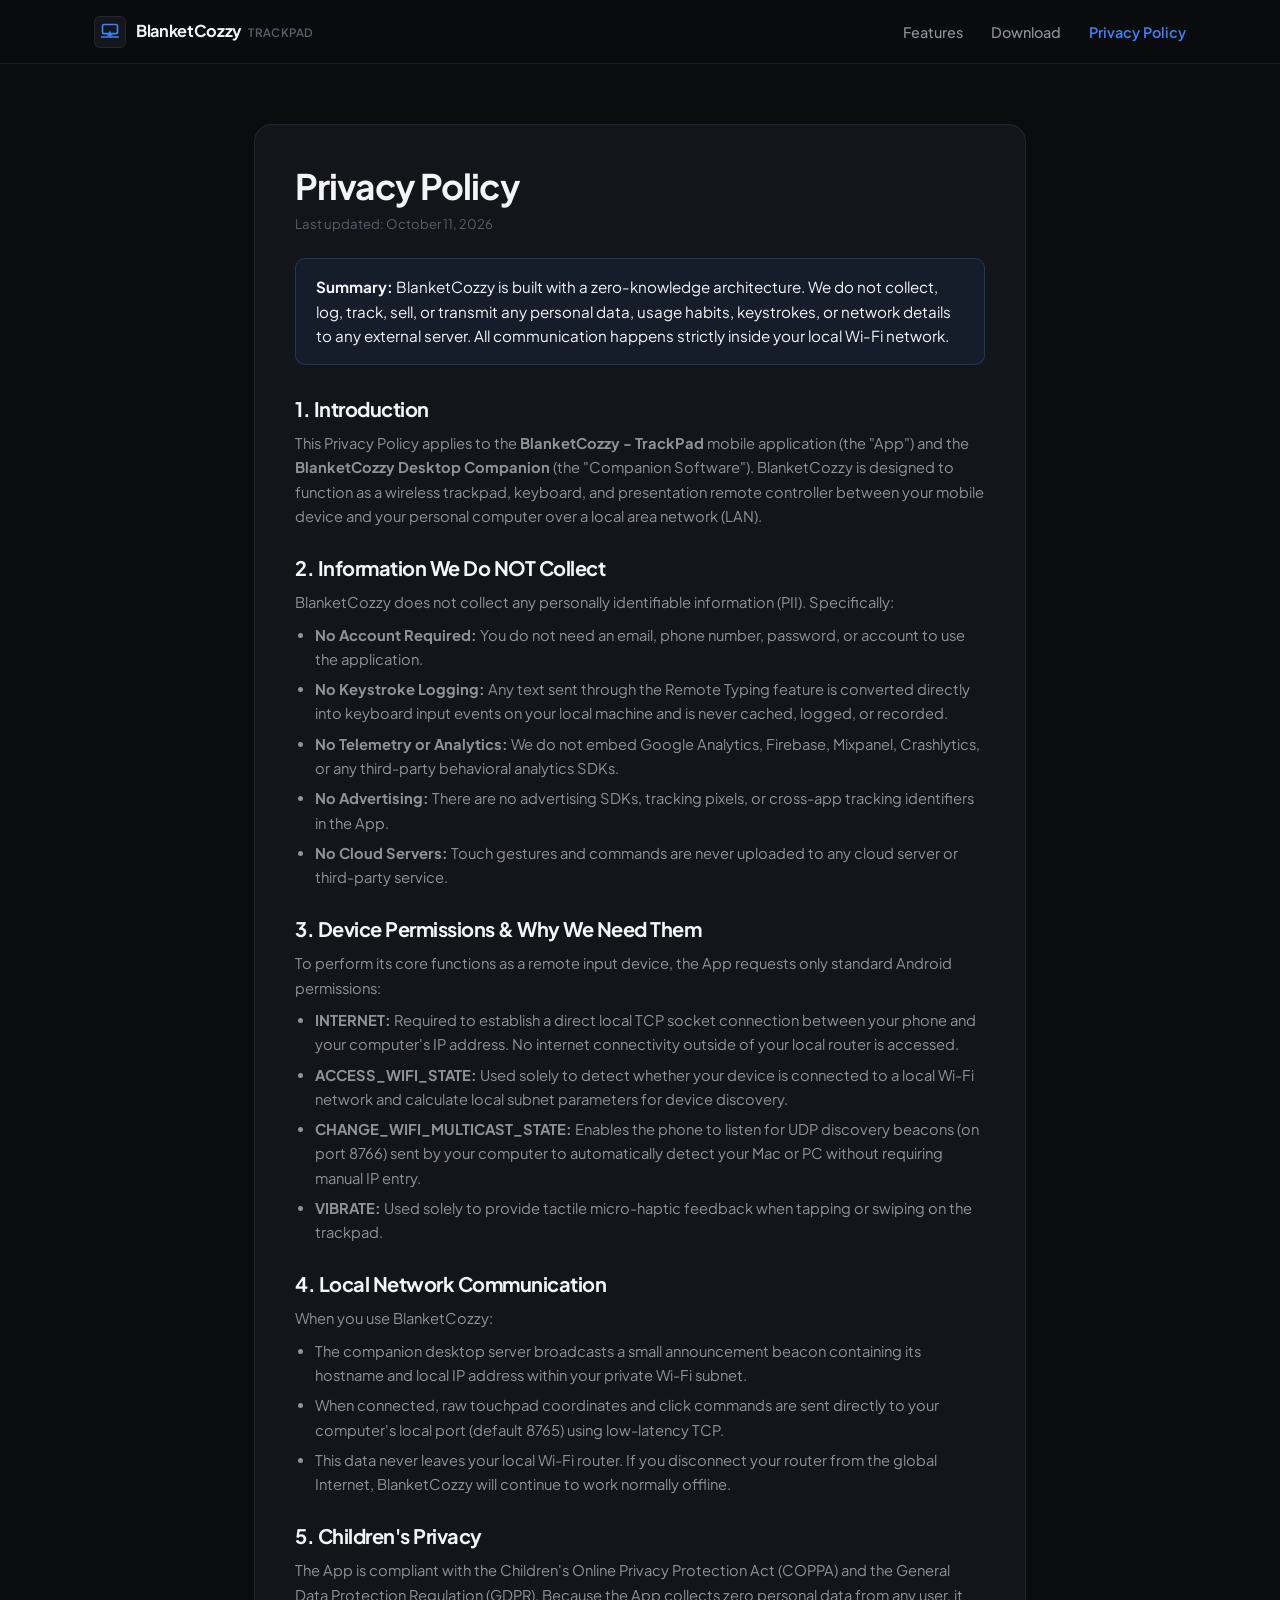
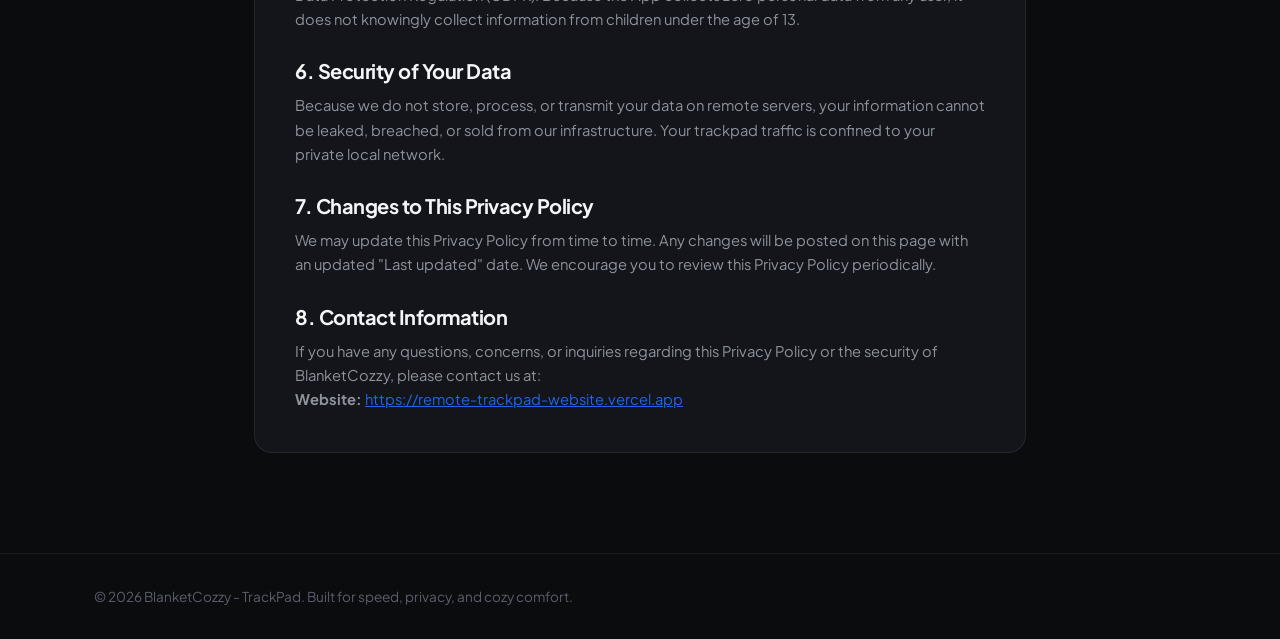
==== commit 708307c3: "UI/UX Refinement: Minimalist dark technical aesthetic (Linear/Raycast inspired), zero duplicate cont" ====
--- a/website/privacy.html
+++ b/website/privacy.html
@@ -5,9 +5,9 @@
   <meta name="viewport" content="width=device-width, initial-scale=1.0">
   <title>Privacy Policy — BlanketCozzy - TrackPad</title>
   <meta name="description" content="Privacy Policy for BlanketCozzy - TrackPad Android application and Desktop Companion. We do not collect, store, or share any personal data.">
-  <meta name="theme-color" content="#F0F4F9">
+  <meta name="theme-color" content="#0B0C0E">
   <link rel="stylesheet" href="styles.css">
-  <link rel="icon" type="image/svg+xml" href="data:image/svg+xml,<svg xmlns='http://www.w3.org/2000/svg' viewBox='0 0 24 24' fill='%231E293B'><rect width='24' height='24' rx='6' fill='%231E293B'/><rect x='4' y='4' width='16' height='10' rx='2' fill='none' stroke='%2360A5FA' stroke-width='2'/><line x1='2' y1='17' x2='22' y2='17' stroke='%2360A5FA' stroke-width='2'/></svg>">
+  <link rel="icon" type="image/svg+xml" href="data:image/svg+xml,<svg xmlns='http://www.w3.org/2000/svg' viewBox='0 0 24 24' fill='%2314161B'><rect width='24' height='24' rx='6' fill='%2314161B'/><rect x='4' y='4' width='16' height='10' rx='2' fill='none' stroke='%233B82F6' stroke-width='2'/><line x1='2' y1='17' x2='22' y2='17' stroke='%233B82F6' stroke-width='2'/></svg>">
 </head>
 <body>
 
@@ -32,7 +32,7 @@
         <ul class="nav-links">
           <li><a href="index.html#features">Features</a></li>
           <li><a href="index.html#download">Download</a></li>
-          <li><a href="privacy.html" style="color: var(--accent-primary); font-weight: 700;">Privacy Policy</a></li>
+          <li><a href="privacy.html" style="color: var(--accent); font-weight: 600;">Privacy Policy</a></li>
         </ul>
       </nav>
     </div>
--- a/website/styles.css
+++ b/website/styles.css
@@ -1,40 +1,36 @@
-@import url('https://fonts.googleapis.com/css2?family=Outfit:wght@400;500;600;700;800&family=Plus+Jakarta+Sans:wght@400;500;600;700&family=JetBrains+Mono:wght@400;500;600&display=swap');
+@import url('https://fonts.googleapis.com/css2?family=Plus+Jakarta+Sans:wght@400;500;600;700&family=JetBrains+Mono:wght@400;500&display=swap');
 
 :root {
-  /* Soft Modern Tech Palette */
-  --bg-main: #F0F4F9;
-  --bg-subtle: #E6EFF8;
-  --bg-card: #FFFFFF;
-  --bg-card-hover: #FFFFFF;
-  
-  --border-subtle: rgba(203, 219, 237, 0.85);
-  --border-highlight: rgba(37, 99, 235, 0.4);
-  
-  --accent-primary: #2563EB;
-  --accent-primary-hover: #1D4ED8;
-  --accent-glow: rgba(37, 99, 235, 0.2);
-  
-  --accent-cyan: #0284C7;
-  --accent-green: #16A34A;
-  --accent-purple: #7C3AED;
-  
-  --text-primary: #0F172A;
-  --text-secondary: #475569;
-  --text-muted: #64748B;
-  
-  --radius-sm: 8px;
-  --radius-md: 12px;
-  --radius-lg: 20px;
-  --radius-xl: 28px;
+  /* Dark Technical Color System (Linear / Raycast / Arc inspired) */
+  --bg-main: #0B0C0E;
+  --bg-subtle: #101216;
+  --bg-card: #13151A;
+  --bg-card-hover: #181A21;
+  --bg-input: #0E1014;
+  
+  --border-subtle: rgba(255, 255, 255, 0.07);
+  --border-hover: rgba(255, 255, 255, 0.14);
+  --border-highlight: rgba(59, 130, 246, 0.35);
+  
+  /* Single, Consistent Accent */
+  --accent: #3B82F6;
+  --accent-hover: #2563EB;
+  --accent-subtle: rgba(59, 130, 246, 0.10);
+  --accent-border: rgba(59, 130, 246, 0.25);
+  
+  /* Restrained Typography Hierarchy */
+  --text-primary: #F5F5F7;
+  --text-secondary: #8E929B;
+  --text-muted: #5A5E6B;
+  
+  --radius-sm: 6px;
+  --radius-md: 10px;
+  --radius-lg: 14px;
+  --radius-xl: 18px;
   --radius-full: 9999px;
   
-  --shadow-card: 0 8px 24px -4px rgba(15, 23, 42, 0.06), 0 2px 6px -1px rgba(15, 23, 42, 0.03);
-  --shadow-card-hover: 0 16px 36px -6px rgba(37, 99, 235, 0.12), 0 4px 10px -2px rgba(15, 23, 42, 0.04);
-  --shadow-glow: 0 12px 30px -4px rgba(37, 99, 235, 0.3);
-  
-  --font-heading: 'Outfit', sans-serif;
-  --font-body: 'Plus Jakarta Sans', sans-serif;
-  --font-mono: 'JetBrains Mono', monospace;
+  --font-body: 'Plus Jakarta Sans', -apple-system, BlinkMacSystemFont, "Segoe UI", Roboto, sans-serif;
+  --font-mono: 'JetBrains Mono', SFMono-Regular, Menlo, Monaco, Consolas, monospace;
 }
 
 * {
@@ -45,6 +41,8 @@
 
 html {
   scroll-behavior: smooth;
+  background-color: var(--bg-main);
+  color-scheme: dark;
 }
 
 body {
@@ -52,183 +50,184 @@
   color: var(--text-primary);
   font-family: var(--font-body);
   line-height: 1.6;
+  -webkit-font-smoothing: antialiased;
+  -moz-osx-font-smoothing: grayscale;
   overflow-x: hidden;
-  position: relative;
-}
-
-/* Background Soft Ambient Lights */
-body::before {
-  content: '';
-  position: fixed;
-  top: -200px;
-  left: 20%;
-  width: 600px;
-  height: 600px;
-  background: radial-gradient(circle, rgba(37, 99, 235, 0.12) 0%, rgba(2, 132, 199, 0.04) 50%, transparent 70%);
-  filter: blur(80px);
-  z-index: -1;
-  pointer-events: none;
-}
-
-body::after {
-  content: '';
-  position: fixed;
-  bottom: -200px;
-  right: 15%;
-  width: 500px;
-  height: 500px;
-  background: radial-gradient(circle, rgba(124, 58, 237, 0.08) 0%, rgba(37, 99, 235, 0.03) 50%, transparent 70%);
-  filter: blur(80px);
-  z-index: -1;
-  pointer-events: none;
-}
-
-/* Typography & Global Elements */
-h1, h2, h3, h4 {
-  font-family: var(--font-heading);
+}
+
+/* Typography Hierarchy */
+h1, h2, h3 {
+  color: var(--text-primary);
   letter-spacing: -0.025em;
   font-weight: 700;
+  line-height: 1.2;
+}
+
+p {
+  color: var(--text-secondary);
+}
+
+.text-accent {
   color: var(--text-primary);
-}
-
-.text-gradient {
-  background: linear-gradient(135deg, #1E3A8A 0%, #2563EB 50%, #0284C7 100%);
+  background: linear-gradient(180deg, #FFFFFF 0%, #A5B4FC 100%);
   -webkit-background-clip: text;
   -webkit-text-fill-color: transparent;
 }
 
-.text-gradient-accent {
-  background: linear-gradient(135deg, #2563EB 0%, #0284C7 100%);
-  -webkit-background-clip: text;
-  -webkit-text-fill-color: transparent;
-}
-
 .container {
-  max-width: 1240px;
+  max-width: 1140px;
   margin: 0 auto;
   padding: 0 24px;
 }
 
-/* Navigation */
+/* ========================================================================= */
+/* NAVIGATION                                                                */
+/* ========================================================================= */
 .navbar {
   position: sticky;
   top: 0;
   z-index: 100;
-  backdrop-filter: blur(16px);
-  -webkit-backdrop-filter: blur(16px);
-  background: rgba(240, 244, 249, 0.85);
+  backdrop-filter: blur(14px);
+  -webkit-backdrop-filter: blur(14px);
+  background: rgba(11, 12, 14, 0.85);
   border-bottom: 1px solid var(--border-subtle);
-  transition: all 0.3s ease;
+  height: 64px;
 }
 
 .nav-container {
   display: flex;
   align-items: center;
   justify-content: space-between;
-  height: 72px;
+  height: 100%;
 }
 
 .logo-group {
   display: flex;
   align-items: center;
-  gap: 12px;
+  gap: 10px;
   text-decoration: none;
   color: var(--text-primary);
 }
 
 .logo-icon {
-  width: 38px;
-  height: 38px;
-  border-radius: var(--radius-md);
-  background: linear-gradient(135deg, #1E293B 0%, #0F172A 100%);
+  width: 32px;
+  height: 32px;
+  border-radius: var(--radius-sm);
+  background: #14161B;
+  border: 1px solid var(--border-subtle);
   display: flex;
   align-items: center;
   justify-content: center;
-  color: #60A5FA;
-  box-shadow: 0 4px 12px rgba(15, 23, 42, 0.25);
-  border: 1px solid rgba(255, 255, 255, 0.12);
+  color: var(--accent);
 }
 
 .logo-title-group {
   display: flex;
-  flex-direction: column;
-  line-height: 1.15;
+  align-items: baseline;
+  gap: 6px;
 }
 
 .logo-text {
-  font-family: var(--font-heading);
-  font-weight: 800;
-  font-size: 1.18rem;
+  font-weight: 700;
+  font-size: 1.02rem;
   letter-spacing: -0.02em;
   color: var(--text-primary);
 }
 
 .logo-sub {
-  font-size: 0.70rem;
-  font-weight: 700;
-  color: var(--accent-primary);
-  letter-spacing: 0.06em;
+  font-size: 0.72rem;
+  font-weight: 600;
+  color: var(--text-muted);
+  letter-spacing: 0.04em;
   text-transform: uppercase;
 }
 
-.logo-badge {
-  font-size: 0.72rem;
-  font-weight: 700;
-  text-transform: uppercase;
-  letter-spacing: 0.05em;
-  padding: 3px 8px;
-  border-radius: var(--radius-full);
-  background: rgba(37, 99, 235, 0.08);
-  color: var(--accent-primary);
-  border: 1px solid rgba(37, 99, 235, 0.2);
-}
-
 .nav-links {
   display: flex;
   align-items: center;
-  gap: 32px;
+  gap: 28px;
   list-style: none;
 }
 
 .nav-links a {
   text-decoration: none;
   color: var(--text-secondary);
+  font-size: 0.9rem;
+  font-weight: 500;
+  transition: color 0.15s ease;
+}
+
+.nav-links a:hover {
+  color: var(--text-primary);
+}
+
+.btn-nav {
+  padding: 6px 14px;
+  background: var(--bg-card) !important;
+  border: 1px solid var(--border-subtle);
+  border-radius: var(--radius-full);
+  color: var(--text-primary) !important;
+  font-weight: 600 !important;
+  font-size: 0.85rem !important;
+  transition: all 0.2s ease !important;
+}
+
+.btn-nav:hover {
+  border-color: var(--border-hover) !important;
+  background: var(--bg-card-hover) !important;
+}
+
+/* ========================================================================= */
+/* BUTTONS & ACTIONS                                                         */
+/* ========================================================================= */
+.btn {
+  display: inline-flex;
+  align-items: center;
+  justify-content: center;
+  gap: 8px;
+  padding: 10px 18px;
+  border-radius: var(--radius-md);
+  font-size: 0.92rem;
   font-weight: 600;
-  font-size: 0.95rem;
-  transition: color 0.2s;
-}
-
-.nav-links a:hover {
-  color: var(--accent-primary);
-}
-
-.btn-nav {
-  padding: 8px 18px;
-  background: var(--accent-primary) !important;
-  color: #FFFFFF !important;
-  border-radius: var(--radius-full);
-  box-shadow: 0 4px 12px rgba(37, 99, 235, 0.25);
+  text-decoration: none;
+  cursor: pointer;
   transition: all 0.2s ease;
-}
-
-.btn-nav:hover {
-  background: var(--accent-primary-hover) !important;
+  border: 1px solid transparent;
+}
+
+.btn-primary {
+  background: var(--accent);
+  color: #FFFFFF;
+}
+
+.btn-primary:hover {
+  background: var(--accent-hover);
   transform: translateY(-1px);
 }
 
-/* ========================================================================= */
-/* HERO SECTION (Split 2-Column with Interactive Live Simulation)            */
+.btn-secondary {
+  background: var(--bg-card);
+  color: var(--text-primary);
+  border-color: var(--border-subtle);
+}
+
+.btn-secondary:hover {
+  background: var(--bg-card-hover);
+  border-color: var(--border-hover);
+}
+
+/* ========================================================================= */
+/* HERO SECTION                                                              */
 /* ========================================================================= */
 .hero {
-  padding: 60px 0 80px;
+  padding: 80px 0 90px;
 }
 
 .hero-grid {
   display: grid;
-  grid-template-columns: 1fr 1.15fr;
+  grid-template-columns: 1fr 1.08fr;
   gap: 56px;
   align-items: center;
-  margin-bottom: 70px;
 }
 
 .hero-content {
@@ -236,173 +235,111 @@
   flex-direction: column;
 }
 
-.hero-badge {
+.hero-eyebrow {
   display: inline-flex;
   align-items: center;
   gap: 8px;
-  padding: 6px 14px;
-  background: #FFFFFF;
-  border: 1px solid var(--border-subtle);
-  border-radius: var(--radius-full);
-  font-size: 0.85rem;
-  font-weight: 700;
-  color: var(--accent-primary);
-  margin-bottom: 24px;
-  align-self: flex-start;
-  box-shadow: 0 2px 6px rgba(15, 23, 42, 0.04);
-}
-
-.badge-dot {
-  width: 7px;
-  height: 7px;
+  font-size: 0.8rem;
+  font-weight: 600;
+  color: var(--accent);
+  margin-bottom: 20px;
+}
+
+.eyebrow-dot {
+  width: 6px;
+  height: 6px;
   border-radius: 50%;
-  background: var(--accent-green);
-  box-shadow: 0 0 8px var(--accent-green);
+  background: var(--accent);
 }
 
 .hero-title {
-  font-size: 3.4rem;
+  font-size: 3.2rem;
   line-height: 1.12;
-  margin-bottom: 20px;
   letter-spacing: -0.035em;
+  margin-bottom: 18px;
 }
 
 .hero-subtitle {
-  font-size: 1.12rem;
+  font-size: 1.1rem;
+  line-height: 1.6;
   color: var(--text-secondary);
-  line-height: 1.65;
-  margin-bottom: 32px;
-  max-width: 520px;
+  margin-bottom: 30px;
+  max-width: 480px;
 }
 
 .hero-actions {
   display: flex;
   align-items: center;
-  gap: 16px;
+  gap: 14px;
   margin-bottom: 28px;
   flex-wrap: wrap;
 }
 
-.btn {
-  display: inline-flex;
-  align-items: center;
+.hero-platforms {
+  display: flex;
+  align-items: center;
+  gap: 8px;
+  font-size: 0.82rem;
+  color: var(--text-muted);
+}
+
+.platform-label {
+  color: var(--text-muted);
+}
+
+.platform-item {
+  color: var(--text-secondary);
+  font-weight: 500;
+}
+
+.platform-sep {
+  color: var(--text-muted);
+}
+
+/* ========================================================================= */
+/* HERO TECHNICAL VISUAL (Phone -> Wi-Fi -> Laptop)                          */
+/* ========================================================================= */
+.hero-visual {
+  display: flex;
   justify-content: center;
-  gap: 10px;
-  padding: 13px 24px;
-  border-radius: var(--radius-md);
-  font-family: var(--font-heading);
-  font-weight: 700;
-  font-size: 1rem;
-  text-decoration: none;
-  cursor: pointer;
-  transition: all 0.25s ease;
-  border: none;
-}
-
-.btn-primary {
-  background: var(--accent-primary);
-  color: #FFFFFF;
-  box-shadow: 0 8px 20px -2px rgba(37, 99, 235, 0.35);
-}
-
-.btn-primary:hover {
-  background: var(--accent-primary-hover);
-  transform: translateY(-2px);
-  box-shadow: 0 12px 26px -2px rgba(37, 99, 235, 0.45);
-}
-
-.btn-secondary {
-  background: #FFFFFF;
-  color: var(--text-primary);
-  border: 1px solid var(--border-subtle);
-  box-shadow: 0 2px 6px rgba(15, 23, 42, 0.04);
-}
-
-.btn-secondary:hover {
-  background: #F8FAFC;
-  border-color: rgba(37, 99, 235, 0.3);
-  transform: translateY(-2px);
-}
-
-.hero-platforms {
-  display: flex;
-  align-items: center;
-  gap: 10px;
-  flex-wrap: wrap;
-}
-
-.platform-label {
-  font-size: 0.85rem;
-  color: var(--text-muted);
-  font-weight: 600;
-}
-
-.platform-tag {
-  font-size: 0.8rem;
-  font-weight: 600;
-  color: var(--text-secondary);
-  background: rgba(255, 255, 255, 0.8);
-  border: 1px solid var(--border-subtle);
-  padding: 3px 10px;
-  border-radius: var(--radius-full);
-}
-
-/* ========================================================================= */
-/* LIVE INTERACTIVE PRODUCT STAGE (Phone 📱 -> Wi-Fi ⚡ -> Laptop 💻)        */
-/* ========================================================================= */
-.hero-visual {
   position: relative;
-  display: flex;
-  justify-content: center;
 }
 
 .demo-stage {
-  position: relative;
   display: flex;
   align-items: center;
   justify-content: center;
   width: 100%;
-  max-width: 620px;
-  padding: 10px;
-}
-
-/* 1. Phone Mockup (Dark Obsidian Hardware Model) */
+}
+
+/* Phone Mockup */
 .phone-mockup {
   position: relative;
-  width: 220px;
-  height: 440px;
-  background: #141721;
-  border: 4px solid #2B3042;
-  border-radius: 36px;
-  box-shadow: 0 24px 48px -12px rgba(15, 23, 42, 0.3), 0 0 0 1px rgba(255, 255, 255, 0.1);
-  overflow: hidden;
+  width: 200px;
+  height: 380px;
+  background: #111317;
+  border: 1px solid rgba(255, 255, 255, 0.12);
+  border-radius: 26px;
+  padding: 8px;
+  box-shadow: 0 16px 36px rgba(0, 0, 0, 0.5);
+  flex-shrink: 0;
   z-index: 10;
-  flex-shrink: 0;
-  transform: translateY(-10px);
-  transition: transform 0.3s ease;
-}
-
-.phone-mockup:hover {
-  transform: translateY(-16px);
 }
 
 .phone-notch {
-  position: absolute;
-  top: 10px;
-  left: 50%;
-  transform: translateX(-50%);
-  width: 70px;
-  height: 16px;
-  background: #000000;
-  border-radius: var(--radius-full);
-  z-index: 20;
+  width: 50px;
+  height: 4px;
+  background: rgba(255, 255, 255, 0.12);
+  border-radius: 4px;
+  margin: 4px auto 8px;
 }
 
 .phone-screen {
-  width: 100%;
-  height: 100%;
-  background: #0B0E14;
-  padding: 32px 12px 14px;
+  background: #090A0D;
+  border: 1px solid var(--border-subtle);
+  border-radius: 18px;
+  height: calc(100% - 16px);
+  padding: 12px;
   display: flex;
   flex-direction: column;
 }
@@ -411,41 +348,38 @@
   display: flex;
   align-items: center;
   justify-content: space-between;
-  background: #161A25;
-  border: 1px solid rgba(255, 255, 255, 0.08);
-  border-radius: 12px;
-  padding: 8px 10px;
-  margin-bottom: 12px;
+  padding-bottom: 10px;
+  border-bottom: 1px solid var(--border-subtle);
 }
 
 .phone-device-info {
   display: flex;
   align-items: center;
   gap: 6px;
+}
+
+.phone-device-icon {
+  font-size: 0.9rem;
 }
 
 .phone-device-name {
   font-size: 0.72rem;
-  font-weight: 700;
-  color: #FFFFFF;
+  font-weight: 600;
+  color: var(--text-primary);
   line-height: 1.1;
 }
 
 .phone-device-sub {
+  font-size: 0.58rem;
+  color: var(--text-muted);
+}
+
+.phone-status-pill {
+  display: flex;
+  align-items: center;
+  gap: 4px;
   font-size: 0.62rem;
-  color: #94A3B8;
-}
-
-.phone-status-pill {
-  display: flex;
-  align-items: center;
-  gap: 4px;
-  background: rgba(34, 197, 94, 0.15);
-  border: 1px solid rgba(34, 197, 94, 0.3);
-  padding: 2px 6px;
-  border-radius: var(--radius-full);
-  font-size: 0.62rem;
-  font-weight: 700;
+  font-weight: 600;
   color: #4ADE80;
 }
 
@@ -454,86 +388,69 @@
   height: 5px;
   border-radius: 50%;
   background: #22C55E;
-  animation: pulse-dot 1.8s infinite;
-}
-
-@keyframes pulse-dot {
-  0% { transform: scale(1); opacity: 1; }
-  50% { transform: scale(1.4); opacity: 0.5; }
-  100% { transform: scale(1); opacity: 1; }
 }
 
 .phone-touchpad {
   flex: 1;
+  margin: 10px 0;
+  background: #0D0E12;
+  border: 1px dashed rgba(255, 255, 255, 0.08);
+  border-radius: 12px;
   position: relative;
-  background: #11141E;
-  border: 1px solid rgba(255, 255, 255, 0.06);
-  border-radius: 16px;
   overflow: hidden;
   display: flex;
   flex-direction: column;
-  justify-content: space-between;
+  justify-content: flex-end;
   padding: 10px;
 }
 
 .touchpad-grid {
   position: absolute;
   inset: 0;
-  background-image: radial-gradient(rgba(255, 255, 255, 0.12) 1px, transparent 1px);
+  background-image: radial-gradient(rgba(255, 255, 255, 0.04) 1px, transparent 1px);
   background-size: 14px 14px;
   pointer-events: none;
 }
 
-.touchpad-hint {
-  text-align: center;
-  font-size: 0.68rem;
-  color: #64748B;
-  margin-top: 50%;
-  transform: translateY(-50%);
-  pointer-events: none;
-}
-
-/* Animated Touch Fingertip Motion */
 .animated-touch-finger {
   position: absolute;
-  top: 40%;
+  top: 45%;
   left: 45%;
-  width: 28px;
-  height: 28px;
+  width: 24px;
+  height: 24px;
   animation: finger-motion 5s cubic-bezier(0.4, 0, 0.2, 1) infinite;
   pointer-events: none;
 }
 
 .touch-dot {
-  width: 14px;
-  height: 14px;
-  background: #3B82F6;
+  width: 12px;
+  height: 12px;
+  background: var(--accent);
   border: 2px solid #FFFFFF;
   border-radius: 50%;
-  box-shadow: 0 0 12px #3B82F6;
 }
 
 .touch-ripple {
   position: absolute;
-  top: -7px;
-  left: -7px;
-  width: 28px;
-  height: 28px;
+  top: -6px;
+  left: -6px;
+  width: 24px;
+  height: 24px;
   border-radius: 50%;
-  background: rgba(59, 130, 246, 0.35);
-  animation: touch-ripple 1.5s infinite;
+  background: rgba(59, 130, 246, 0.25);
+  animation: touch-ripple 1.6s infinite;
 }
 
 @keyframes finger-motion {
   0% { transform: translate(0, 0); }
-  25% { transform: translate(35px, -20px); }
-  50% { transform: translate(-30px, 40px); }
-  75% { transform: translate(25px, 25px); }
+  25% { transform: translate(30px, -20px); }
+  50% { transform: translate(-25px, 35px); }
+  75% { transform: translate(20px, 20px); }
   100% { transform: translate(0, 0); }
 }
 
 @keyframes touch-ripple {
-  0% { transform: scale(0.6); opacity: 0.9; }
+  0% { transform: scale(0.6); opacity: 0.8; }
   100% { transform: scale(1.6); opacity: 0; }
 }
 
@@ -541,110 +458,102 @@
   display: flex;
   justify-content: space-between;
   font-size: 0.58rem;
-  color: #64748B;
-  font-weight: 600;
+  color: var(--text-muted);
 }
 
 .phone-dock {
   display: grid;
   grid-template-columns: repeat(4, 1fr);
   gap: 4px;
-  margin-top: 10px;
 }
 
 .dock-btn {
-  background: #171B26;
-  border: 1px solid rgba(255, 255, 255, 0.06);
-  color: #94A3B8;
-  font-size: 0.56rem;
-  font-weight: 700;
+  background: #14161B;
+  border: 1px solid var(--border-subtle);
+  color: var(--text-secondary);
+  font-size: 0.58rem;
+  font-weight: 600;
   text-align: center;
-  padding: 6px 2px;
-  border-radius: 6px;
+  padding: 5px 2px;
+  border-radius: 5px;
 }
 
 .dock-btn.active {
-  background: #2563EB;
-  color: #FFFFFF;
-  border-color: #3B82F6;
-}
-
-/* 2. Animated Wi-Fi Connection Beam */
+  background: rgba(59, 130, 246, 0.15);
+  color: var(--accent);
+  border-color: var(--accent-border);
+}
+
+/* Connection Bridge */
 .wifi-bridge {
   position: relative;
   display: flex;
   flex-direction: column;
   align-items: center;
-  margin: 0 -15px;
+  margin: 0 -12px;
   z-index: 15;
 }
 
 .wifi-line {
-  width: 60px;
-  height: 2px;
-  background: linear-gradient(90deg, #2563EB, #0284C7);
+  width: 50px;
+  height: 1px;
+  background: var(--border-subtle);
   position: relative;
   overflow: hidden;
 }
 
 .wifi-packet {
   position: absolute;
-  top: -2px;
+  top: 0;
   left: 0;
-  width: 14px;
-  height: 6px;
-  border-radius: 4px;
-  background: #FFFFFF;
-  box-shadow: 0 0 10px #38BDF8;
+  width: 12px;
+  height: 1px;
+  background: var(--accent);
   animation: packet-stream 1.8s linear infinite;
 }
 
 @keyframes packet-stream {
-  0% { left: -14px; }
-  100% { left: 70px; }
+  0% { left: -12px; }
+  100% { left: 55px; }
 }
 
 .wifi-badge {
-  display: inline-flex;
-  align-items: center;
-  gap: 4px;
-  background: #FFFFFF;
+  display: inline-block;
+  background: #101216;
   border: 1px solid var(--border-subtle);
   border-radius: var(--radius-full);
-  padding: 4px 10px;
-  font-size: 0.65rem;
-  font-weight: 700;
-  color: var(--accent-primary);
+  padding: 3px 8px;
+  font-family: var(--font-mono);
+  font-size: 0.62rem;
+  color: var(--text-muted);
   margin-top: 8px;
   white-space: nowrap;
-  box-shadow: 0 4px 12px rgba(15, 23, 42, 0.08);
-}
-
-/* 3. Laptop Mockup with Live Moving Cursor */
+}
+
+/* Laptop Mockup */
 .laptop-mockup {
   position: relative;
-  width: 320px;
+  width: 290px;
   flex-shrink: 0;
   z-index: 5;
 }
 
 .laptop-screen {
-  background: #0F172A;
-  border: 3px solid #334155;
-  border-radius: 12px 12px 0 0;
-  height: 220px;
-  box-shadow: 0 20px 40px -10px rgba(15, 23, 42, 0.25);
+  background: #090A0D;
+  border: 1px solid rgba(255, 255, 255, 0.12);
+  border-radius: 10px 10px 0 0;
+  height: 200px;
   overflow: hidden;
   position: relative;
 }
 
 .laptop-topbar {
-  background: #1E293B;
+  background: #101216;
   padding: 6px 10px;
   display: flex;
   align-items: center;
-  gap: 12px;
-  border-bottom: 1px solid rgba(255, 255, 255, 0.08);
+  gap: 10px;
+  border-bottom: 1px solid var(--border-subtle);
 }
 
 .window-dots {
@@ -653,8 +562,8 @@
 }
 
 .window-dots span {
-  width: 7px;
-  height: 7px;
+  width: 6px;
+  height: 6px;
   border-radius: 50%;
 }
 
@@ -663,57 +572,49 @@
 .dot-green { background: #10B981; }
 
 .window-title {
-  font-size: 0.65rem;
-  color: #94A3B8;
+  font-size: 0.62rem;
+  color: var(--text-muted);
   font-family: var(--font-mono);
 }
 
 .laptop-content {
   position: relative;
   height: calc(100% - 25px);
-  background: linear-gradient(135deg, #090D16 0%, #111827 100%);
-  padding: 18px;
+  padding: 16px;
   overflow: hidden;
-}
-
-.screen-slide-preview {
-  background: rgba(255, 255, 255, 0.03);
-  border: 1px solid rgba(255, 255, 255, 0.08);
-  border-radius: 8px;
-  padding: 14px;
-}
-
-.slide-badge {
+  background: #0B0C0E;
+}
+
+.screen-preview-card {
+  background: #101216;
+  border: 1px solid var(--border-subtle);
+  border-radius: 6px;
+  padding: 12px;
+}
+
+.screen-tag-mini {
   font-size: 0.6rem;
-  color: #38BDF8;
-  font-weight: 700;
+  font-family: var(--font-mono);
+  color: var(--accent);
+  margin-bottom: 8px;
+}
+
+.screen-preview-line {
+  height: 8px;
+  width: 70%;
+  background: rgba(255, 255, 255, 0.08);
+  border-radius: 3px;
   margin-bottom: 6px;
 }
 
-.slide-heading {
-  font-size: 0.78rem;
-  color: #FFFFFF;
-  font-weight: 700;
-  margin-bottom: 10px;
-}
-
-.slide-bars {
-  display: flex;
-  gap: 6px;
-  align-items: flex-end;
-  height: 40px;
-}
-
-.bar {
-  flex: 1;
-  background: #2563EB;
+.screen-preview-subline {
+  height: 6px;
+  width: 45%;
+  background: rgba(255, 255, 255, 0.04);
   border-radius: 3px;
 }
-.bar-1 { height: 45%; opacity: 0.6; }
-.bar-2 { height: 85%; opacity: 0.85; }
-.bar-3 { height: 100%; opacity: 1; }
-
-/* Live animated cursor on laptop */
+
+/* Animated Cursor */
 .animated-cursor {
   position: absolute;
   top: 40%;
@@ -724,36 +625,35 @@
 
 .cursor-click-ring {
   position: absolute;
-  top: 2px;
-  left: 2px;
-  width: 20px;
-  height: 20px;
+  top: 1px;
+  left: 1px;
+  width: 16px;
+  height: 16px;
   border-radius: 50%;
-  border: 2px solid #38BDF8;
+  border: 1px solid var(--accent);
   animation: click-ring 2.5s infinite;
 }
 
 @keyframes cursor-motion {
   0% { transform: translate(0, 0); }
-  25% { transform: translate(60px, -25px); }
-  50% { transform: translate(-45px, 35px); }
-  75% { transform: translate(40px, 30px); }
+  25% { transform: translate(50px, -20px); }
+  50% { transform: translate(-35px, 30px); }
+  75% { transform: translate(35px, 25px); }
   100% { transform: translate(0, 0); }
 }
 
 @keyframes click-ring {
   0% { transform: scale(0.4); opacity: 0; }
-  50% { transform: scale(1.4); opacity: 0.8; }
+  50% { transform: scale(1.4); opacity: 0.7; }
   100% { transform: scale(2); opacity: 0; }
 }
 
 .laptop-base {
-  height: 12px;
-  background: #1E293B;
-  border-radius: 0 0 10px 10px;
-  border-top: 1px solid #475569;
+  height: 10px;
+  background: #16181F;
+  border-radius: 0 0 8px 8px;
+  border-top: 1px solid rgba(255, 255, 255, 0.08);
   position: relative;
-  box-shadow: 0 10px 20px rgba(0, 0, 0, 0.2);
 }
 
 .laptop-base::after {
@@ -762,173 +662,105 @@
   top: 0;
   left: 50%;
   transform: translateX(-50%);
-  width: 44px;
-  height: 4px;
-  background: #0F172A;
-  border-radius: 0 0 4px 4px;
-}
-
-/* ========================================================================= */
-/* TRUST BADGES BAR                                                          */
-/* ========================================================================= */
-.trust-bar {
-  display: flex;
-  align-items: center;
-  justify-content: center;
-  gap: 32px;
-  padding: 18px 28px;
-  background: var(--bg-card);
-  border: 1px solid var(--border-subtle);
-  border-radius: var(--radius-lg);
-  max-width: 1020px;
-  margin: 0 auto;
-  box-shadow: var(--shadow-card);
-}
-
-.trust-item {
-  display: flex;
-  align-items: center;
-  gap: 10px;
-  font-size: 0.9rem;
-  color: var(--text-secondary);
-  font-weight: 600;
-  white-space: nowrap;
-}
-
-.trust-item svg {
-  color: var(--accent-primary);
-  flex-shrink: 0;
-}
-
-/* ========================================================================= */
-/* VISUAL 3-STEP PIPELINE (HOW IT WORKS)                                     */
+  width: 40px;
+  height: 3px;
+  background: #0B0C0E;
+  border-radius: 0 0 3px 3px;
+}
+
+/* ========================================================================= */
+/* HOW IT WORKS SECTION (Simple 3-Step Setup)                                */
 /* ========================================================================= */
 .setup-section {
-  padding: 100px 0;
-  background: #E8F0F9;
+  padding: 90px 0;
   border-top: 1px solid var(--border-subtle);
   border-bottom: 1px solid var(--border-subtle);
+  background: var(--bg-subtle);
 }
 
 .section-header {
-  text-align: center;
-  margin-bottom: 60px;
-}
-
-.section-tag {
-  display: inline-block;
+  margin-bottom: 48px;
+}
+
+.section-eyebrow {
   font-size: 0.8rem;
-  font-weight: 700;
+  font-weight: 600;
+  color: var(--accent);
   text-transform: uppercase;
-  letter-spacing: 0.08em;
-  color: var(--accent-primary);
-  background: rgba(37, 99, 235, 0.08);
-  border: 1px solid rgba(37, 99, 235, 0.2);
-  padding: 4px 12px;
-  border-radius: var(--radius-full);
-  margin-bottom: 12px;
+  letter-spacing: 0.06em;
+  margin-bottom: 8px;
 }
 
 .section-title {
-  font-size: 2.5rem;
-  margin-bottom: 12px;
+  font-size: 2.2rem;
   letter-spacing: -0.03em;
+  margin-bottom: 8px;
 }
 
 .section-subtitle {
-  font-size: 1.05rem;
+  font-size: 1rem;
   color: var(--text-secondary);
-  max-width: 580px;
-  margin: 0 auto;
+  max-width: 520px;
 }
 
 .flow-pipeline {
-  display: flex;
-  align-items: center;
-  justify-content: space-between;
-  gap: 16px;
-  position: relative;
+  display: grid;
+  grid-template-columns: repeat(3, 1fr);
+  gap: 20px;
 }
 
 .flow-step {
+  background: var(--bg-card);
+  border: 1px solid var(--border-subtle);
+  border-radius: var(--radius-lg);
+  padding: 28px 24px;
+  display: flex;
+  flex-direction: column;
+  transition: border-color 0.2s ease;
+}
+
+.flow-step:hover {
+  border-color: var(--border-hover);
+}
+
+.flow-step-num {
+  font-family: var(--font-mono);
+  font-size: 0.85rem;
+  font-weight: 600;
+  color: var(--accent);
+  margin-bottom: 16px;
+}
+
+.flow-step-title {
+  font-size: 1.15rem;
+  margin-bottom: 8px;
+}
+
+.flow-step-desc {
+  font-size: 0.9rem;
+  line-height: 1.55;
+  color: var(--text-secondary);
+  margin-bottom: 20px;
   flex: 1;
-  background: var(--bg-card);
-  border: 1px solid var(--border-subtle);
-  border-radius: var(--radius-lg);
-  padding: 32px 24px;
-  position: relative;
-  box-shadow: var(--shadow-card);
-  transition: all 0.3s ease;
-}
-
-.flow-step:hover {
-  transform: translateY(-4px);
-  box-shadow: var(--shadow-card-hover);
-  border-color: var(--border-highlight);
-}
-
-.flow-step-badge {
-  position: absolute;
-  top: 16px;
-  right: 20px;
-  font-family: var(--font-heading);
-  font-size: 1.1rem;
-  font-weight: 800;
-  color: var(--text-muted);
-  opacity: 0.5;
-}
-
-.flow-icon-circle {
-  width: 52px;
-  height: 52px;
-  border-radius: var(--radius-md);
-  background: rgba(37, 99, 235, 0.08);
-  border: 1px solid rgba(37, 99, 235, 0.18);
-  display: flex;
-  align-items: center;
-  justify-content: center;
-  font-size: 1.5rem;
-  margin-bottom: 18px;
-}
-
-.flow-step-title {
-  font-size: 1.25rem;
-  margin-bottom: 10px;
-}
-
-.flow-step-desc {
-  font-size: 0.92rem;
-  color: var(--text-secondary);
-  line-height: 1.55;
-  margin-bottom: 18px;
 }
 
 .flow-code-preview,
 .flow-card-preview,
-.flow-speed-preview {
-  background: #0F172A;
-  border-radius: 8px;
-  padding: 10px 14px;
+.flow-status-preview {
+  background: var(--bg-input);
+  border: 1px solid var(--border-subtle);
+  border-radius: var(--radius-sm);
+  padding: 8px 12px;
   font-family: var(--font-mono);
-  font-size: 0.8rem;
-  color: #38BDF8;
-  display: flex;
-  align-items: center;
-  justify-content: space-between;
-}
-
-.status-indicator {
-  color: #4ADE80;
-  font-size: 0.72rem;
-  font-weight: 600;
-}
-
-.preview-device-row {
+  font-size: 0.78rem;
+  color: var(--text-secondary);
   display: flex;
   align-items: center;
   gap: 8px;
-  color: #FFFFFF;
-  width: 100%;
+}
+
+.flow-code-preview code {
+  color: var(--text-primary);
 }
 
 .device-dot {
@@ -938,108 +770,75 @@
   background: #22C55E;
 }
 
-.preview-btn {
-  margin-left: auto;
-  background: #2563EB;
-  color: #FFFFFF;
-  padding: 2px 8px;
-  border-radius: 4px;
-  font-size: 0.7rem;
-}
-
-.flow-speed-preview {
-  background: linear-gradient(135deg, rgba(37, 99, 235, 0.15) 0%, rgba(2, 132, 199, 0.15) 100%);
-  border: 1px solid rgba(37, 99, 235, 0.3);
-  color: var(--accent-primary);
-}
-
-.speed-number {
-  font-size: 1.05rem;
-  font-weight: 800;
-  color: var(--accent-primary);
-}
-
-.speed-label {
-  font-size: 0.72rem;
-  color: var(--text-secondary);
-}
-
-.flow-arrow-connector {
-  color: var(--accent-primary);
-  display: flex;
-  align-items: center;
-  justify-content: center;
-  opacity: 0.6;
-  flex-shrink: 0;
-}
-
-/* ========================================================================= */
-/* INTERACTIVE FEATURE DEMO CARDS                                            */
+.status-indicator {
+  color: #22C55E;
+}
+
+/* ========================================================================= */
+/* FEATURES SECTION (3x2 Technical Card Grid)                                */
 /* ========================================================================= */
 .features-section {
-  padding: 100px 0;
+  padding: 90px 0;
 }
 
 .showcase-grid {
   display: grid;
   grid-template-columns: repeat(3, 1fr);
-  gap: 24px;
+  gap: 20px;
 }
 
 .feature-card {
   background: var(--bg-card);
   border: 1px solid var(--border-subtle);
   border-radius: var(--radius-lg);
-  padding: 28px 24px;
-  transition: all 0.3s ease;
-  box-shadow: var(--shadow-card);
+  padding: 26px 22px;
+  transition: all 0.2s ease;
   display: flex;
   flex-direction: column;
 }
 
 .feature-card:hover {
-  transform: translateY(-4px);
-  box-shadow: var(--shadow-card-hover);
-  border-color: var(--border-highlight);
+  border-color: var(--border-hover);
+  background: var(--bg-card-hover);
+  transform: translateY(-2px);
 }
 
 .card-visual-header {
   display: flex;
   align-items: center;
   justify-content: space-between;
-  margin-bottom: 20px;
-}
-
-.card-pill {
-  font-size: 0.72rem;
-  font-weight: 700;
+  margin-bottom: 18px;
+}
+
+.card-tag {
+  font-size: 0.68rem;
+  font-weight: 600;
   text-transform: uppercase;
   letter-spacing: 0.05em;
-  padding: 3px 8px;
+  padding: 2px 7px;
   border-radius: var(--radius-full);
-  background: rgba(37, 99, 235, 0.08);
-  color: var(--accent-primary);
-  border: 1px solid rgba(37, 99, 235, 0.18);
-}
-
-/* Mini Visual Demonstrations inside cards */
+  background: rgba(255, 255, 255, 0.04);
+  color: var(--text-muted);
+  border: 1px solid var(--border-subtle);
+}
+
+/* Mini Demonstration Widgets */
 .mini-gesture-box {
-  width: 64px;
-  height: 48px;
-  background: #0F172A;
-  border-radius: 8px;
-  position: relative;
-  overflow: hidden;
+  width: 52px;
+  height: 38px;
+  background: var(--bg-input);
+  border: 1px solid var(--border-subtle);
+  border-radius: var(--radius-sm);
   display: flex;
   align-items: center;
   justify-content: center;
-  gap: 6px;
+  gap: 5px;
 }
 
 .gesture-finger {
-  width: 6px;
-  height: 18px;
-  background: #38BDF8;
+  width: 5px;
+  height: 14px;
+  background: var(--accent);
   border-radius: 3px;
   animation: scroll-up-down 2s ease-in-out infinite alternate;
 }
@@ -1049,63 +848,60 @@
 }
 
 @keyframes scroll-up-down {
-  0% { transform: translateY(-5px); }
-  100% { transform: translateY(5px); }
+  0% { transform: translateY(-4px); }
+  100% { transform: translateY(4px); }
 }
 
 .mini-slide-box {
-  background: #0F172A;
-  border-radius: 8px;
-  padding: 6px 10px;
-  border: 1px solid rgba(255, 255, 255, 0.08);
-}
-
-.mini-slide-header {
-  font-size: 0.58rem;
-  color: #94A3B8;
-  margin-bottom: 2px;
-}
-
-.mini-slide-nav {
-  display: flex;
-  align-items: center;
-  gap: 6px;
-  font-size: 0.7rem;
-  color: #FFFFFF;
-  font-weight: 700;
-}
-
-.slide-btn {
-  color: #38BDF8;
+  background: var(--bg-input);
+  border: 1px solid var(--border-subtle);
+  border-radius: var(--radius-sm);
+  padding: 4px 8px;
+}
+
+.slide-indicator {
+  font-size: 0.65rem;
+  color: var(--text-muted);
+  font-family: var(--font-mono);
 }
 
 .mini-terminal-box {
-  background: #0F172A;
-  border-radius: 8px;
-  padding: 6px 10px;
+  background: var(--bg-input);
+  border: 1px solid var(--border-subtle);
+  border-radius: var(--radius-sm);
+  padding: 4px 8px;
   font-family: var(--font-mono);
-  font-size: 0.65rem;
-  color: #A5B4FC;
+  font-size: 0.68rem;
+  color: var(--text-secondary);
 }
 
 .term-cursor {
   animation: blink 1s step-end infinite;
-  color: #38BDF8;
+  color: var(--accent);
 }
 
 @keyframes blink {
   50% { opacity: 0; }
 }
 
-.term-badge {
-  font-size: 0.55rem;
-  color: #64748B;
-  margin-top: 2px;
+.mini-rocker-box {
+  display: flex;
+  gap: 4px;
+}
+
+.rocker-pill {
+  font-size: 0.62rem;
+  font-family: var(--font-mono);
+  background: var(--bg-input);
+  border: 1px solid var(--border-subtle);
+  color: var(--text-muted);
+  padding: 3px 6px;
+  border-radius: 4px;
 }
 
 .mini-radar-box {
-  width: 60px;
-  height: 48px;
+  width: 48px;
+  height: 38px;
   position: relative;
   display: flex;
   align-items: center;
@@ -1115,330 +911,290 @@
 .radar-circle {
   position: absolute;
   border-radius: 50%;
-  border: 1px solid #38BDF8;
+  border: 1px solid var(--accent);
   animation: radar-pulse 2s linear infinite;
 }
 
-.circle-1 { width: 24px; height: 24px; }
-.circle-2 { width: 44px; height: 44px; animation-delay: 0.6s; }
+.circle-1 { width: 18px; height: 18px; }
+.circle-2 { width: 34px; height: 34px; animation-delay: 0.6s; }
 
 @keyframes radar-pulse {
-  0% { transform: scale(0.4); opacity: 1; }
-  100% { transform: scale(1.2); opacity: 0; }
-}
-
-.mini-rocker-box {
+  0% { transform: scale(0.3); opacity: 0.8; }
+  100% { transform: scale(1.1); opacity: 0; }
+}
+
+.mini-shield-box {
+  display: flex;
+  align-items: center;
+}
+
+.shield-badge {
+  font-size: 0.65rem;
+  font-family: var(--font-mono);
+  color: #4ADE80;
+  background: rgba(34, 197, 94, 0.08);
+  border: 1px solid rgba(34, 197, 94, 0.2);
+  padding: 2px 7px;
+  border-radius: 4px;
+}
+
+.feature-title {
+  font-size: 1.15rem;
+  margin-bottom: 6px;
+}
+
+.feature-desc {
+  font-size: 0.9rem;
+  color: var(--text-secondary);
+  line-height: 1.55;
+}
+
+/* ========================================================================= */
+/* FINAL CTA SECTION                                                         */
+/* ========================================================================= */
+.download-container {
+  padding: 50px 24px 80px;
+}
+
+.launch-cta-card {
+  background: var(--bg-card);
+  border: 1px solid var(--border-subtle);
+  border-radius: var(--radius-xl);
+  padding: 56px 36px;
+  text-align: center;
+}
+
+.launch-cta-title {
+  font-size: 2.2rem;
+  line-height: 1.2;
+  margin-bottom: 12px;
+}
+
+.launch-cta-desc {
+  font-size: 1rem;
+  color: var(--text-secondary);
+  max-width: 480px;
+  margin: 0 auto 30px;
+}
+
+.cta-download-grid {
+  display: flex;
+  align-items: center;
+  justify-content: center;
+  gap: 16px;
+  flex-wrap: wrap;
+}
+
+.btn-cta {
+  padding: 12px 22px;
+  text-align: left;
+  display: flex;
+  align-items: center;
+  gap: 12px;
+  border-radius: var(--radius-md);
+}
+
+.btn-icon {
+  font-size: 1.4rem;
+}
+
+.btn-cta-text {
   display: flex;
   flex-direction: column;
-  gap: 3px;
-}
-
-.rocker-btn {
-  font-size: 0.62rem;
-  font-weight: 700;
-  background: #1E293B;
-  color: #E2E8F0;
-  padding: 3px 6px;
-  border-radius: 4px;
-}
-
-.mini-shield-box {
-  display: flex;
-  align-items: center;
-  gap: 6px;
-}
-
-.shield-icon {
-  font-size: 1.2rem;
-}
-
-.shield-text {
-  font-size: 0.62rem;
-  color: var(--accent-green);
-  font-weight: 700;
-}
-
-.feature-title {
-  font-size: 1.25rem;
-  margin-bottom: 8px;
-}
-
-.feature-desc {
-  font-size: 0.92rem;
-  color: var(--text-secondary);
-  line-height: 1.6;
-}
-
-/* ========================================================================= */
-/* WHY REMOTE TRACKPAD (COMPARISON TABLE)                                    */
-/* ========================================================================= */
-.comparison-section {
-  padding: 80px 0 100px;
-}
-
-.comparison-card {
-  background: var(--bg-card);
-  border: 1px solid var(--border-subtle);
-  border-radius: var(--radius-lg);
-  overflow: hidden;
-  box-shadow: var(--shadow-card);
-}
-
-.comparison-table {
-  width: 100%;
-  border-collapse: collapse;
-  text-align: left;
-}
-
-.comparison-table th {
-  padding: 20px 24px;
-  font-family: var(--font-heading);
-  font-size: 1rem;
-  font-weight: 700;
-  background: #F8FAFC;
-  border-bottom: 1px solid var(--border-subtle);
-}
-
-.col-feature { width: 25%; }
-.col-mouse { width: 37.5%; color: var(--text-secondary); }
-.col-app { width: 37.5%; color: var(--accent-primary); }
-
-.highlight-col {
-  background: rgba(37, 99, 235, 0.05) !important;
-  color: var(--accent-primary);
-}
-
-.comparison-table td {
-  padding: 18px 24px;
+}
+
+.btn-title {
   font-size: 0.95rem;
-  border-bottom: 1px solid var(--border-subtle);
-}
-
-.comparison-table tr:last-child td {
-  border-bottom: none;
-}
-
-.feature-name {
-  font-weight: 700;
-  color: var(--text-primary);
-}
-
-.mouse-val {
-  color: var(--text-secondary);
-}
-
-.highlight-val {
-  background: rgba(37, 99, 235, 0.03);
-  color: var(--accent-primary);
-  font-weight: 700;
-}
-
-/* ========================================================================= */
-/* HIGH-IMPACT FINAL CTA ("PRODUCT LAUNCH MOMENT")                           */
-/* ========================================================================= */
-.download-container {
-  padding: 60px 24px 100px;
-}
-
-.launch-cta-card {
-  position: relative;
-  background: linear-gradient(135deg, #0F172A 0%, #1E293B 100%);
-  border-radius: var(--radius-xl);
-  padding: 70px 40px;
-  text-align: center;
-  color: #FFFFFF;
-  overflow: hidden;
-  box-shadow: 0 24px 60px -12px rgba(15, 23, 42, 0.35);
-}
-
-.cta-glow-circle {
-  position: absolute;
-  top: -150px;
-  left: 50%;
-  transform: translateX(-50%);
-  width: 450px;
-  height: 450px;
-  background: radial-gradient(circle, rgba(37, 99, 235, 0.35) 0%, transparent 70%);
-  filter: blur(60px);
-  pointer-events: none;
-}
-
-.cta-badge {
-  display: inline-block;
-  font-size: 0.8rem;
-  font-weight: 700;
-  text-transform: uppercase;
-  letter-spacing: 0.08em;
-  color: #38BDF8;
-  background: rgba(56, 189, 248, 0.12);
-  border: 1px solid rgba(56, 189, 248, 0.25);
-  padding: 4px 14px;
-  border-radius: var(--radius-full);
-  margin-bottom: 16px;
-}
-
-.launch-cta-title {
-  font-size: 2.8rem;
-  line-height: 1.18;
-  margin-bottom: 16px;
-  color: #FFFFFF;
-}
-
-.launch-cta-desc {
-  font-size: 1.1rem;
-  color: #94A3B8;
-  max-width: 580px;
-  margin: 0 auto 36px;
-}
-
-.cta-download-grid {
-  display: flex;
-  align-items: center;
-  justify-content: center;
-  gap: 20px;
-  flex-wrap: wrap;
-  margin-bottom: 32px;
-}
-
-.btn-cta {
-  padding: 16px 28px;
-  border-radius: var(--radius-md);
-  text-align: left;
-  display: flex;
-  align-items: center;
-  gap: 14px;
-}
-
-.btn-icon {
-  font-size: 1.6rem;
-}
-
-.btn-cta-text {
-  display: flex;
-  flex-direction: column;
-}
-
-.btn-title {
-  font-size: 1rem;
-  font-weight: 700;
+  font-weight: 600;
   line-height: 1.2;
 }
 
 .btn-subtitle {
-  font-size: 0.75rem;
-  font-weight: 500;
-  opacity: 0.8;
-}
-
-.cta-trust-row {
-  display: flex;
-  align-items: center;
-  justify-content: center;
-  gap: 24px;
-  flex-wrap: wrap;
-  font-size: 0.85rem;
-  color: #94A3B8;
-  font-weight: 600;
-}
-
-/* Footer */
+  font-size: 0.72rem;
+  color: rgba(255, 255, 255, 0.7);
+}
+
+.btn-secondary .btn-subtitle {
+  color: var(--text-muted);
+}
+
+/* ========================================================================= */
+/* FOOTER                                                                    */
+/* ========================================================================= */
 .footer {
   border-top: 1px solid var(--border-subtle);
-  padding: 40px 0;
-  background: #E2ECF7;
-  text-align: center;
+  padding: 32px 0;
+  background: var(--bg-main);
 }
 
 .footer-content {
   display: flex;
   align-items: center;
-  justify-content: center;
+  justify-content: space-between;
+  flex-wrap: wrap;
+  gap: 16px;
 }
 
 .footer-text {
-  font-size: 0.9rem;
+  font-size: 0.85rem;
+  color: var(--text-muted);
+}
+
+.footer-links {
+  display: flex;
+  align-items: center;
+  gap: 20px;
+}
+
+.footer-links a {
+  font-size: 0.85rem;
+  color: var(--text-muted);
+  text-decoration: none;
+  transition: color 0.15s ease;
+}
+
+.footer-links a:hover {
+  color: var(--text-primary);
+}
+
+/* ========================================================================= */
+/* PRIVACY PAGE SPECIFIC STYLES                                              */
+/* ========================================================================= */
+.privacy-wrapper {
+  padding: 60px 24px 100px;
+  max-width: 820px;
+}
+
+.privacy-card {
+  background: var(--bg-card);
+  border: 1px solid var(--border-subtle);
+  border-radius: var(--radius-xl);
+  padding: 40px;
+}
+
+.privacy-card h1 {
+  font-size: 2.2rem;
+  margin-bottom: 6px;
+}
+
+.privacy-date {
+  display: block;
+  font-size: 0.82rem;
+  color: var(--text-muted);
+  margin-bottom: 24px;
+}
+
+.privacy-highlight {
+  background: rgba(59, 130, 246, 0.08);
+  border: 1px solid var(--accent-border);
+  border-radius: var(--radius-md);
+  padding: 16px 20px;
+  color: var(--text-primary);
+  font-size: 0.95rem;
+  margin-bottom: 32px;
+}
+
+.privacy-card h2 {
+  font-size: 1.25rem;
+  margin: 28px 0 10px;
+  color: var(--text-primary);
+}
+
+.privacy-card p,
+.privacy-card li {
   color: var(--text-secondary);
+  font-size: 0.92rem;
+  line-height: 1.65;
+}
+
+.privacy-card ul {
+  padding-left: 20px;
+  margin-top: 8px;
+}
+
+.privacy-card li {
+  margin-bottom: 6px;
 }
 
 /* ========================================================================= */
 /* RESPONSIVE DESIGN                                                         */
 /* ========================================================================= */
-@media (max-width: 1080px) {
+@media (max-width: 960px) {
   .hero-grid {
     grid-template-columns: 1fr;
     gap: 48px;
     text-align: center;
   }
+  
   .hero-content {
     align-items: center;
   }
-  .hero-badge {
-    align-self: center;
-  }
+  
+  .hero-subtitle {
+    margin-left: auto;
+    margin-right: auto;
+  }
+  
   .hero-actions {
     justify-content: center;
   }
+  
   .hero-platforms {
     justify-content: center;
   }
+  
+  .flow-pipeline {
+    grid-template-columns: 1fr;
+  }
+  
   .showcase-grid {
     grid-template-columns: repeat(2, 1fr);
   }
 }
 
-@media (max-width: 900px) {
+@media (max-width: 640px) {
   .hero-title {
-    font-size: 2.7rem;
-  }
-  .flow-pipeline {
+    font-size: 2.4rem;
+  }
+  
+  .showcase-grid {
+    grid-template-columns: 1fr;
+  }
+  
+  .demo-stage {
     flex-direction: column;
-  }
-  .flow-arrow-connector {
+    gap: 16px;
+  }
+  
+  .wifi-bridge {
     transform: rotate(90deg);
     margin: 8px 0;
   }
-  .trust-bar {
-    display: grid;
-    grid-template-columns: repeat(2, 1fr);
-    gap: 16px 24px;
-    max-width: 520px;
-    padding: 20px 24px;
-  }
-  .trust-item {
-    justify-content: flex-start;
-  }
+  
+  .laptop-mockup {
+    width: 270px;
+  }
+  
+  .cta-download-grid {
+    flex-direction: column;
+    width: 100%;
+  }
+  
+  .btn-cta {
+    width: 100%;
+    justify-content: center;
+  }
+  
   .nav-links {
+    gap: 16px;
+  }
+  
+  .nav-links li:not(:last-child) {
     display: none;
   }
-}
-
-@media (max-width: 640px) {
-  .hero-title {
-    font-size: 2.2rem;
-  }
-  .showcase-grid {
-    grid-template-columns: 1fr;
-  }
-  .comparison-table {
-    display: block;
-    overflow-x: auto;
-  }
-  .launch-cta-title {
-    font-size: 2rem;
-  }
-  .demo-stage {
+  
+  .footer-content {
     flex-direction: column;
-    gap: 20px;
-  }
-  .wifi-bridge {
-    transform: rotate(90deg);
-    margin: 10px 0;
-  }
-  .laptop-mockup {
-    width: 290px;
-  }
-  .trust-bar {
-    grid-template-columns: 1fr;
-    max-width: 300px;
-  }
-}
+    text-align: center;
+  }
+}
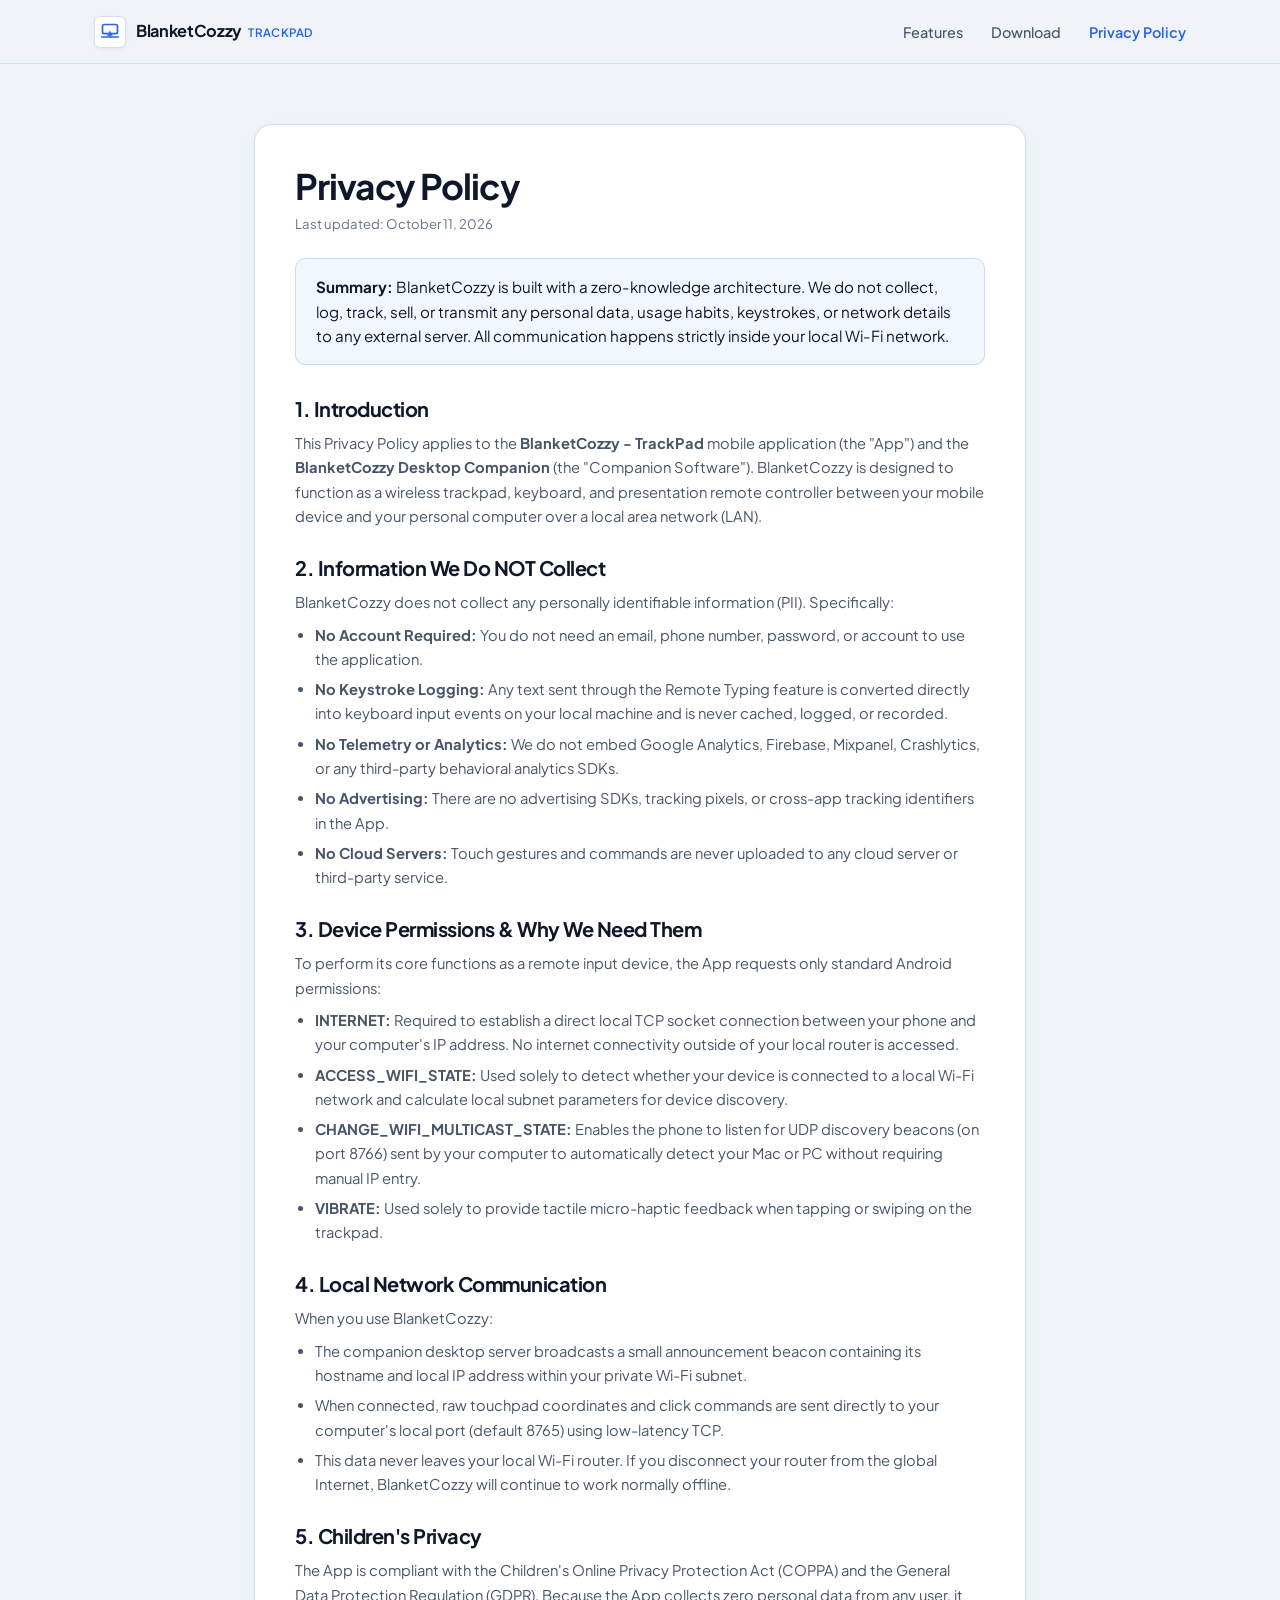
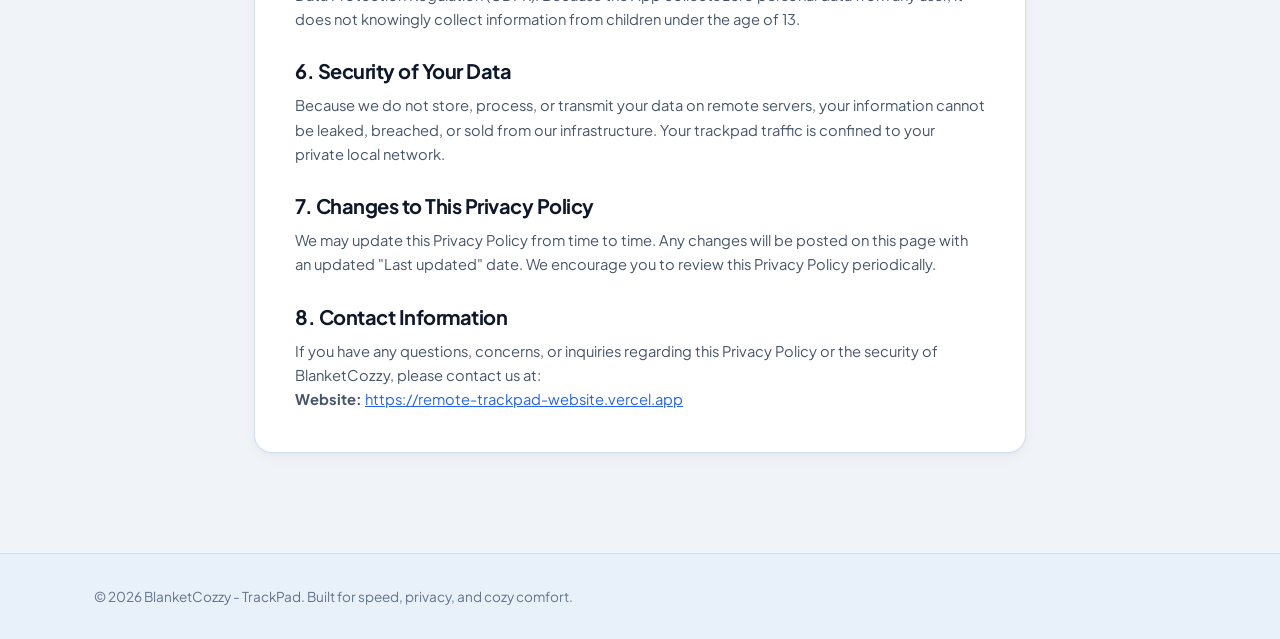
==== commit ad5608cd: "Design Update: Soft light sky blue background with tailored clean palette" ====
--- a/website/privacy.html
+++ b/website/privacy.html
@@ -5,9 +5,9 @@
   <meta name="viewport" content="width=device-width, initial-scale=1.0">
   <title>Privacy Policy — BlanketCozzy - TrackPad</title>
   <meta name="description" content="Privacy Policy for BlanketCozzy - TrackPad Android application and Desktop Companion. We do not collect, store, or share any personal data.">
-  <meta name="theme-color" content="#0B0C0E">
+  <meta name="theme-color" content="#F0F4F9">
   <link rel="stylesheet" href="styles.css">
-  <link rel="icon" type="image/svg+xml" href="data:image/svg+xml,<svg xmlns='http://www.w3.org/2000/svg' viewBox='0 0 24 24' fill='%2314161B'><rect width='24' height='24' rx='6' fill='%2314161B'/><rect x='4' y='4' width='16' height='10' rx='2' fill='none' stroke='%233B82F6' stroke-width='2'/><line x1='2' y1='17' x2='22' y2='17' stroke='%233B82F6' stroke-width='2'/></svg>">
+  <link rel="icon" type="image/svg+xml" href="data:image/svg+xml,<svg xmlns='http://www.w3.org/2000/svg' viewBox='0 0 24 24' fill='%232563EB'><rect width='24' height='24' rx='6' fill='%232563EB'/><circle cx='12' cy='12' r='4' fill='white'/></svg>">
 </head>
 <body>
 
--- a/website/styles.css
+++ b/website/styles.css
@@ -1,27 +1,27 @@
 @import url('https://fonts.googleapis.com/css2?family=Plus+Jakarta+Sans:wght@400;500;600;700&family=JetBrains+Mono:wght@400;500&display=swap');
 
 :root {
-  /* Dark Technical Color System (Linear / Raycast / Arc inspired) */
-  --bg-main: #0B0C0E;
-  --bg-subtle: #101216;
-  --bg-card: #13151A;
-  --bg-card-hover: #181A21;
-  --bg-input: #0E1014;
-  
-  --border-subtle: rgba(255, 255, 255, 0.07);
-  --border-hover: rgba(255, 255, 255, 0.14);
-  --border-highlight: rgba(59, 130, 246, 0.35);
-  
-  /* Single, Consistent Accent */
-  --accent: #3B82F6;
-  --accent-hover: #2563EB;
-  --accent-subtle: rgba(59, 130, 246, 0.10);
-  --accent-border: rgba(59, 130, 246, 0.25);
-  
-  /* Restrained Typography Hierarchy */
-  --text-primary: #F5F5F7;
-  --text-secondary: #8E929B;
-  --text-muted: #5A5E6B;
+  /* Soft Light Sky Blue Palette */
+  --bg-main: #F0F4F9;
+  --bg-subtle: #E2ECF7;
+  --bg-card: #FFFFFF;
+  --bg-card-hover: #FFFFFF;
+  --bg-input: #0F172A;
+  
+  --border-subtle: rgba(203, 219, 237, 0.85);
+  --border-hover: rgba(37, 99, 235, 0.35);
+  --border-highlight: rgba(37, 99, 235, 0.5);
+  
+  /* Primary Accent */
+  --accent: #2563EB;
+  --accent-hover: #1D4ED8;
+  --accent-subtle: rgba(37, 99, 235, 0.08);
+  --accent-border: rgba(37, 99, 235, 0.22);
+  
+  /* Light Theme Typography Hierarchy */
+  --text-primary: #0F172A;
+  --text-secondary: #475569;
+  --text-muted: #64748B;
   
   --radius-sm: 6px;
   --radius-md: 10px;
@@ -29,6 +29,9 @@
   --radius-xl: 18px;
   --radius-full: 9999px;
   
+  --shadow-card: 0 4px 16px -2px rgba(15, 23, 42, 0.05), 0 1px 3px rgba(15, 23, 42, 0.03);
+  --shadow-card-hover: 0 10px 24px -4px rgba(37, 99, 235, 0.12), 0 2px 6px rgba(15, 23, 42, 0.04);
+  
   --font-body: 'Plus Jakarta Sans', -apple-system, BlinkMacSystemFont, "Segoe UI", Roboto, sans-serif;
   --font-mono: 'JetBrains Mono', SFMono-Regular, Menlo, Monaco, Consolas, monospace;
 }
@@ -42,7 +45,7 @@
 html {
   scroll-behavior: smooth;
   background-color: var(--bg-main);
-  color-scheme: dark;
+  color-scheme: light;
 }
 
 body {
@@ -55,6 +58,20 @@
   overflow-x: hidden;
 }
 
+/* Subtle Sky Ambient Glow */
+body::before {
+  content: '';
+  position: fixed;
+  top: -150px;
+  left: 20%;
+  width: 500px;
+  height: 500px;
+  background: radial-gradient(circle, rgba(37, 99, 235, 0.07) 0%, rgba(2, 132, 199, 0.03) 50%, transparent 70%);
+  filter: blur(70px);
+  z-index: -1;
+  pointer-events: none;
+}
+
 /* Typography Hierarchy */
 h1, h2, h3 {
   color: var(--text-primary);
@@ -68,8 +85,7 @@
 }
 
 .text-accent {
-  color: var(--text-primary);
-  background: linear-gradient(180deg, #FFFFFF 0%, #A5B4FC 100%);
+  background: linear-gradient(135deg, #1E3A8A 0%, #2563EB 60%, #0284C7 100%);
   -webkit-background-clip: text;
   -webkit-text-fill-color: transparent;
 }
@@ -89,7 +105,7 @@
   z-index: 100;
   backdrop-filter: blur(14px);
   -webkit-backdrop-filter: blur(14px);
-  background: rgba(11, 12, 14, 0.85);
+  background: rgba(240, 244, 249, 0.88);
   border-bottom: 1px solid var(--border-subtle);
   height: 64px;
 }
@@ -113,12 +129,13 @@
   width: 32px;
   height: 32px;
   border-radius: var(--radius-sm);
-  background: #14161B;
+  background: #FFFFFF;
   border: 1px solid var(--border-subtle);
   display: flex;
   align-items: center;
   justify-content: center;
   color: var(--accent);
+  box-shadow: 0 2px 5px rgba(15, 23, 42, 0.05);
 }
 
 .logo-title-group {
@@ -137,7 +154,7 @@
 .logo-sub {
   font-size: 0.72rem;
   font-weight: 600;
-  color: var(--text-muted);
+  color: var(--accent);
   letter-spacing: 0.04em;
   text-transform: uppercase;
 }
@@ -163,18 +180,19 @@
 
 .btn-nav {
   padding: 6px 14px;
-  background: var(--bg-card) !important;
-  border: 1px solid var(--border-subtle);
+  background: var(--accent) !important;
+  border: 1px solid var(--accent);
   border-radius: var(--radius-full);
-  color: var(--text-primary) !important;
+  color: #FFFFFF !important;
   font-weight: 600 !important;
   font-size: 0.85rem !important;
+  box-shadow: 0 2px 6px rgba(37, 99, 235, 0.2);
   transition: all 0.2s ease !important;
 }
 
 .btn-nav:hover {
-  border-color: var(--border-hover) !important;
-  background: var(--bg-card-hover) !important;
+  background: var(--accent-hover) !important;
+  transform: translateY(-1px);
 }
 
 /* ========================================================================= */
@@ -198,6 +216,7 @@
 .btn-primary {
   background: var(--accent);
   color: #FFFFFF;
+  box-shadow: 0 4px 12px rgba(37, 99, 235, 0.22);
 }
 
 .btn-primary:hover {
@@ -209,10 +228,11 @@
   background: var(--bg-card);
   color: var(--text-primary);
   border-color: var(--border-subtle);
+  box-shadow: 0 2px 6px rgba(15, 23, 42, 0.04);
 }
 
 .btn-secondary:hover {
-  background: var(--bg-card-hover);
+  background: #FFFFFF;
   border-color: var(--border-hover);
 }
 
@@ -242,14 +262,19 @@
   font-size: 0.8rem;
   font-weight: 600;
   color: var(--accent);
+  background: rgba(37, 99, 235, 0.07);
+  border: 1px solid rgba(37, 99, 235, 0.18);
+  padding: 4px 12px;
+  border-radius: var(--radius-full);
   margin-bottom: 20px;
+  align-self: flex-start;
 }
 
 .eyebrow-dot {
   width: 6px;
   height: 6px;
   border-radius: 50%;
-  background: var(--accent);
+  background: #16A34A;
 }
 
 .hero-title {
@@ -317,11 +342,11 @@
   position: relative;
   width: 200px;
   height: 380px;
-  background: #111317;
-  border: 1px solid rgba(255, 255, 255, 0.12);
+  background: #0F172A;
+  border: 2px solid #1E293B;
   border-radius: 26px;
   padding: 8px;
-  box-shadow: 0 16px 36px rgba(0, 0, 0, 0.5);
+  box-shadow: 0 16px 36px -6px rgba(15, 23, 42, 0.25);
   flex-shrink: 0;
   z-index: 10;
 }
@@ -329,14 +354,14 @@
 .phone-notch {
   width: 50px;
   height: 4px;
-  background: rgba(255, 255, 255, 0.12);
+  background: rgba(255, 255, 255, 0.15);
   border-radius: 4px;
   margin: 4px auto 8px;
 }
 
 .phone-screen {
   background: #090A0D;
-  border: 1px solid var(--border-subtle);
+  border: 1px solid rgba(255, 255, 255, 0.08);
   border-radius: 18px;
   height: calc(100% - 16px);
   padding: 12px;
@@ -349,7 +374,7 @@
   align-items: center;
   justify-content: space-between;
   padding-bottom: 10px;
-  border-bottom: 1px solid var(--border-subtle);
+  border-bottom: 1px solid rgba(255, 255, 255, 0.08);
 }
 
 .phone-device-info {
@@ -365,13 +390,13 @@
 .phone-device-name {
   font-size: 0.72rem;
   font-weight: 600;
-  color: var(--text-primary);
+  color: #FFFFFF;
   line-height: 1.1;
 }
 
 .phone-device-sub {
   font-size: 0.58rem;
-  color: var(--text-muted);
+  color: #94A3B8;
 }
 
 .phone-status-pill {
@@ -394,7 +419,7 @@
   flex: 1;
   margin: 10px 0;
   background: #0D0E12;
-  border: 1px dashed rgba(255, 255, 255, 0.08);
+  border: 1px dashed rgba(255, 255, 255, 0.12);
   border-radius: 12px;
   position: relative;
   overflow: hidden;
@@ -407,7 +432,7 @@
 .touchpad-grid {
   position: absolute;
   inset: 0;
-  background-image: radial-gradient(rgba(255, 255, 255, 0.04) 1px, transparent 1px);
+  background-image: radial-gradient(rgba(255, 255, 255, 0.05) 1px, transparent 1px);
   background-size: 14px 14px;
   pointer-events: none;
 }
@@ -425,7 +450,7 @@
 .touch-dot {
   width: 12px;
   height: 12px;
-  background: var(--accent);
+  background: #3B82F6;
   border: 2px solid #FFFFFF;
   border-radius: 50%;
 }
@@ -437,7 +462,7 @@
   width: 24px;
   height: 24px;
   border-radius: 50%;
-  background: rgba(59, 130, 246, 0.25);
+  background: rgba(59, 130, 246, 0.35);
   animation: touch-ripple 1.6s infinite;
 }
 
@@ -458,7 +483,7 @@
   display: flex;
   justify-content: space-between;
   font-size: 0.58rem;
-  color: var(--text-muted);
+  color: #64748B;
 }
 
 .phone-dock {
@@ -469,8 +494,8 @@
 
 .dock-btn {
   background: #14161B;
-  border: 1px solid var(--border-subtle);
-  color: var(--text-secondary);
+  border: 1px solid rgba(255, 255, 255, 0.08);
+  color: #94A3B8;
   font-size: 0.58rem;
   font-weight: 600;
   text-align: center;
@@ -479,9 +504,9 @@
 }
 
 .dock-btn.active {
-  background: rgba(59, 130, 246, 0.15);
-  color: var(--accent);
-  border-color: var(--accent-border);
+  background: #2563EB;
+  color: #FFFFFF;
+  border-color: #3B82F6;
 }
 
 /* Connection Bridge */
@@ -496,8 +521,8 @@
 
 .wifi-line {
   width: 50px;
-  height: 1px;
-  background: var(--border-subtle);
+  height: 2px;
+  background: rgba(37, 99, 235, 0.25);
   position: relative;
   overflow: hidden;
 }
@@ -507,7 +532,7 @@
   top: 0;
   left: 0;
   width: 12px;
-  height: 1px;
+  height: 2px;
   background: var(--accent);
   animation: packet-stream 1.8s linear infinite;
 }
@@ -519,15 +544,17 @@
 
 .wifi-badge {
   display: inline-block;
-  background: #101216;
+  background: #FFFFFF;
   border: 1px solid var(--border-subtle);
   border-radius: var(--radius-full);
   padding: 3px 8px;
   font-family: var(--font-mono);
   font-size: 0.62rem;
-  color: var(--text-muted);
+  color: var(--accent);
+  font-weight: 600;
   margin-top: 8px;
   white-space: nowrap;
+  box-shadow: 0 2px 6px rgba(15, 23, 42, 0.05);
 }
 
 /* Laptop Mockup */
@@ -540,20 +567,21 @@
 
 .laptop-screen {
   background: #090A0D;
-  border: 1px solid rgba(255, 255, 255, 0.12);
+  border: 2px solid #1E293B;
   border-radius: 10px 10px 0 0;
   height: 200px;
   overflow: hidden;
   position: relative;
+  box-shadow: 0 16px 36px -6px rgba(15, 23, 42, 0.25);
 }
 
 .laptop-topbar {
-  background: #101216;
+  background: #111827;
   padding: 6px 10px;
   display: flex;
   align-items: center;
   gap: 10px;
-  border-bottom: 1px solid var(--border-subtle);
+  border-bottom: 1px solid rgba(255, 255, 255, 0.08);
 }
 
 .window-dots {
@@ -573,7 +601,7 @@
 
 .window-title {
   font-size: 0.62rem;
-  color: var(--text-muted);
+  color: #94A3B8;
   font-family: var(--font-mono);
 }
 
@@ -586,8 +614,8 @@
 }
 
 .screen-preview-card {
-  background: #101216;
-  border: 1px solid var(--border-subtle);
+  background: #131826;
+  border: 1px solid rgba(255, 255, 255, 0.08);
   border-radius: 6px;
   padding: 12px;
 }
@@ -595,14 +623,14 @@
 .screen-tag-mini {
   font-size: 0.6rem;
   font-family: var(--font-mono);
-  color: var(--accent);
+  color: #38BDF8;
   margin-bottom: 8px;
 }
 
 .screen-preview-line {
   height: 8px;
   width: 70%;
-  background: rgba(255, 255, 255, 0.08);
+  background: rgba(255, 255, 255, 0.15);
   border-radius: 3px;
   margin-bottom: 6px;
 }
@@ -610,7 +638,7 @@
 .screen-preview-subline {
   height: 6px;
   width: 45%;
-  background: rgba(255, 255, 255, 0.04);
+  background: rgba(255, 255, 255, 0.07);
   border-radius: 3px;
 }
 
@@ -630,7 +658,7 @@
   width: 16px;
   height: 16px;
   border-radius: 50%;
-  border: 1px solid var(--accent);
+  border: 1px solid #38BDF8;
   animation: click-ring 2.5s infinite;
 }
 
@@ -650,9 +678,9 @@
 
 .laptop-base {
   height: 10px;
-  background: #16181F;
+  background: #1E293B;
   border-radius: 0 0 8px 8px;
-  border-top: 1px solid rgba(255, 255, 255, 0.08);
+  border-top: 1px solid #334155;
   position: relative;
 }
 
@@ -664,7 +692,7 @@
   transform: translateX(-50%);
   width: 40px;
   height: 3px;
-  background: #0B0C0E;
+  background: #0F172A;
   border-radius: 0 0 3px 3px;
 }
 
@@ -716,11 +744,13 @@
   padding: 28px 24px;
   display: flex;
   flex-direction: column;
-  transition: border-color 0.2s ease;
+  box-shadow: var(--shadow-card);
+  transition: all 0.2s ease;
 }
 
 .flow-step:hover {
   border-color: var(--border-hover);
+  box-shadow: var(--shadow-card-hover);
 }
 
 .flow-step-num {
@@ -748,19 +778,19 @@
 .flow-card-preview,
 .flow-status-preview {
   background: var(--bg-input);
-  border: 1px solid var(--border-subtle);
+  border: 1px solid rgba(255, 255, 255, 0.08);
   border-radius: var(--radius-sm);
   padding: 8px 12px;
   font-family: var(--font-mono);
   font-size: 0.78rem;
-  color: var(--text-secondary);
+  color: #38BDF8;
   display: flex;
   align-items: center;
   gap: 8px;
 }
 
 .flow-code-preview code {
-  color: var(--text-primary);
+  color: #38BDF8;
 }
 
 .device-dot {
@@ -771,7 +801,7 @@
 }
 
 .status-indicator {
-  color: #22C55E;
+  color: #4ADE80;
 }
 
 /* ========================================================================= */
@@ -792,6 +822,7 @@
   border: 1px solid var(--border-subtle);
   border-radius: var(--radius-lg);
   padding: 26px 22px;
+  box-shadow: var(--shadow-card);
   transition: all 0.2s ease;
   display: flex;
   flex-direction: column;
@@ -799,7 +830,7 @@
 
 .feature-card:hover {
   border-color: var(--border-hover);
-  background: var(--bg-card-hover);
+  box-shadow: var(--shadow-card-hover);
   transform: translateY(-2px);
 }
 
@@ -817,17 +848,16 @@
   letter-spacing: 0.05em;
   padding: 2px 7px;
   border-radius: var(--radius-full);
-  background: rgba(255, 255, 255, 0.04);
-  color: var(--text-muted);
-  border: 1px solid var(--border-subtle);
+  background: rgba(37, 99, 235, 0.07);
+  color: var(--accent);
+  border: 1px solid rgba(37, 99, 235, 0.18);
 }
 
 /* Mini Demonstration Widgets */
 .mini-gesture-box {
   width: 52px;
   height: 38px;
-  background: var(--bg-input);
-  border: 1px solid var(--border-subtle);
+  background: #0F172A;
   border-radius: var(--radius-sm);
   display: flex;
   align-items: center;
@@ -838,7 +868,7 @@
 .gesture-finger {
   width: 5px;
   height: 14px;
-  background: var(--accent);
+  background: #38BDF8;
   border-radius: 3px;
   animation: scroll-up-down 2s ease-in-out infinite alternate;
 }
@@ -853,31 +883,29 @@
 }
 
 .mini-slide-box {
-  background: var(--bg-input);
-  border: 1px solid var(--border-subtle);
+  background: #0F172A;
   border-radius: var(--radius-sm);
   padding: 4px 8px;
 }
 
 .slide-indicator {
   font-size: 0.65rem;
-  color: var(--text-muted);
+  color: #94A3B8;
   font-family: var(--font-mono);
 }
 
 .mini-terminal-box {
-  background: var(--bg-input);
-  border: 1px solid var(--border-subtle);
+  background: #0F172A;
   border-radius: var(--radius-sm);
   padding: 4px 8px;
   font-family: var(--font-mono);
   font-size: 0.68rem;
-  color: var(--text-secondary);
+  color: #A5B4FC;
 }
 
 .term-cursor {
   animation: blink 1s step-end infinite;
-  color: var(--accent);
+  color: #38BDF8;
 }
 
 @keyframes blink {
@@ -892,9 +920,8 @@
 .rocker-pill {
   font-size: 0.62rem;
   font-family: var(--font-mono);
-  background: var(--bg-input);
-  border: 1px solid var(--border-subtle);
-  color: var(--text-muted);
+  background: #0F172A;
+  color: #E2E8F0;
   padding: 3px 6px;
   border-radius: 4px;
 }
@@ -931,11 +958,12 @@
 .shield-badge {
   font-size: 0.65rem;
   font-family: var(--font-mono);
-  color: #4ADE80;
-  background: rgba(34, 197, 94, 0.08);
-  border: 1px solid rgba(34, 197, 94, 0.2);
+  color: #16A34A;
+  background: rgba(22, 163, 74, 0.08);
+  border: 1px solid rgba(22, 163, 74, 0.25);
   padding: 2px 7px;
   border-radius: 4px;
+  font-weight: 600;
 }
 
 .feature-title {
@@ -957,11 +985,12 @@
 }
 
 .launch-cta-card {
-  background: var(--bg-card);
+  background: #FFFFFF;
   border: 1px solid var(--border-subtle);
   border-radius: var(--radius-xl);
   padding: 56px 36px;
   text-align: center;
+  box-shadow: 0 12px 32px -6px rgba(15, 23, 42, 0.08);
 }
 
 .launch-cta-title {
@@ -1011,7 +1040,7 @@
 
 .btn-subtitle {
   font-size: 0.72rem;
-  color: rgba(255, 255, 255, 0.7);
+  color: rgba(255, 255, 255, 0.8);
 }
 
 .btn-secondary .btn-subtitle {
@@ -1024,7 +1053,7 @@
 .footer {
   border-top: 1px solid var(--border-subtle);
   padding: 32px 0;
-  background: var(--bg-main);
+  background: #E8F0F9;
 }
 
 .footer-content {
@@ -1066,10 +1095,11 @@
 }
 
 .privacy-card {
-  background: var(--bg-card);
+  background: #FFFFFF;
   border: 1px solid var(--border-subtle);
   border-radius: var(--radius-xl);
   padding: 40px;
+  box-shadow: var(--shadow-card);
 }
 
 .privacy-card h1 {
@@ -1085,8 +1115,8 @@
 }
 
 .privacy-highlight {
-  background: rgba(59, 130, 246, 0.08);
-  border: 1px solid var(--accent-border);
+  background: rgba(37, 99, 235, 0.06);
+  border: 1px solid rgba(37, 99, 235, 0.2);
   border-radius: var(--radius-md);
   padding: 16px 20px;
   color: var(--text-primary);
@@ -1130,6 +1160,10 @@
     align-items: center;
   }
   
+  .hero-eyebrow {
+    align-self: center;
+  }
+
   .hero-subtitle {
     margin-left: auto;
     margin-right: auto;
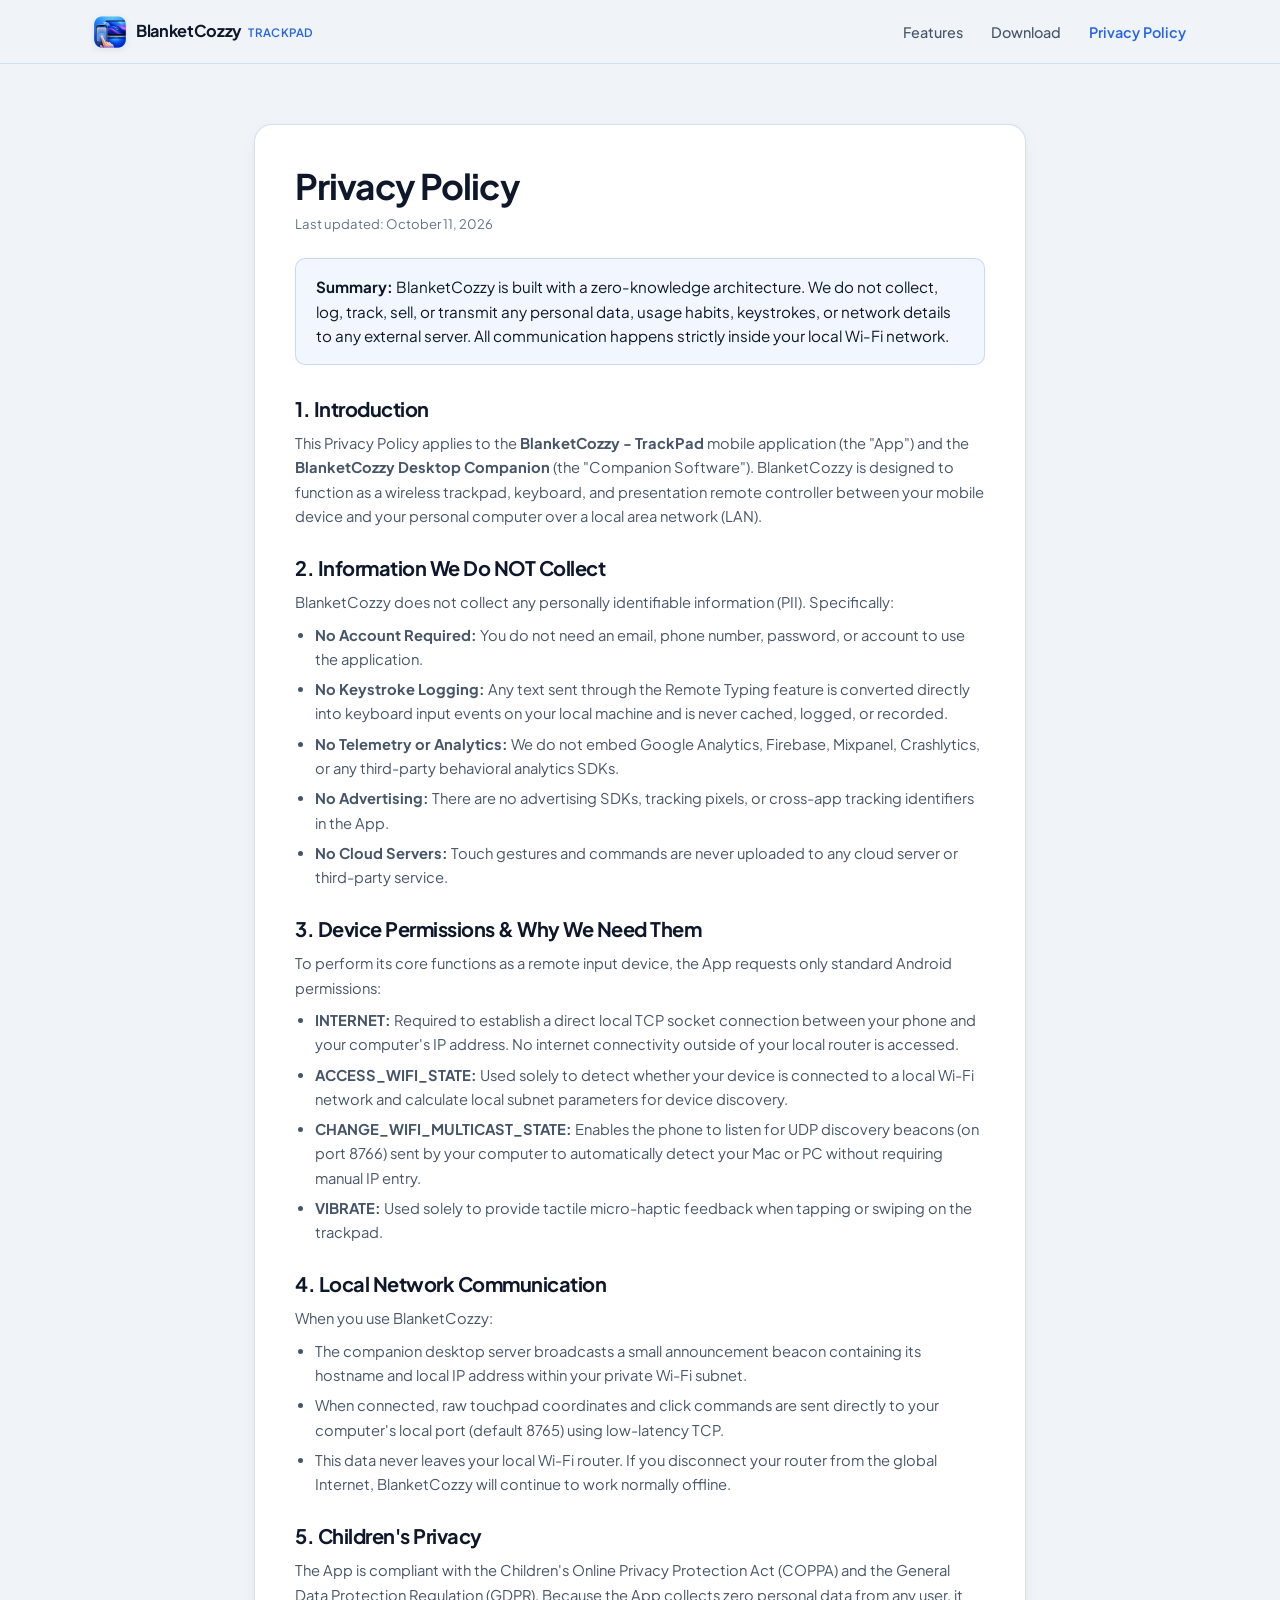
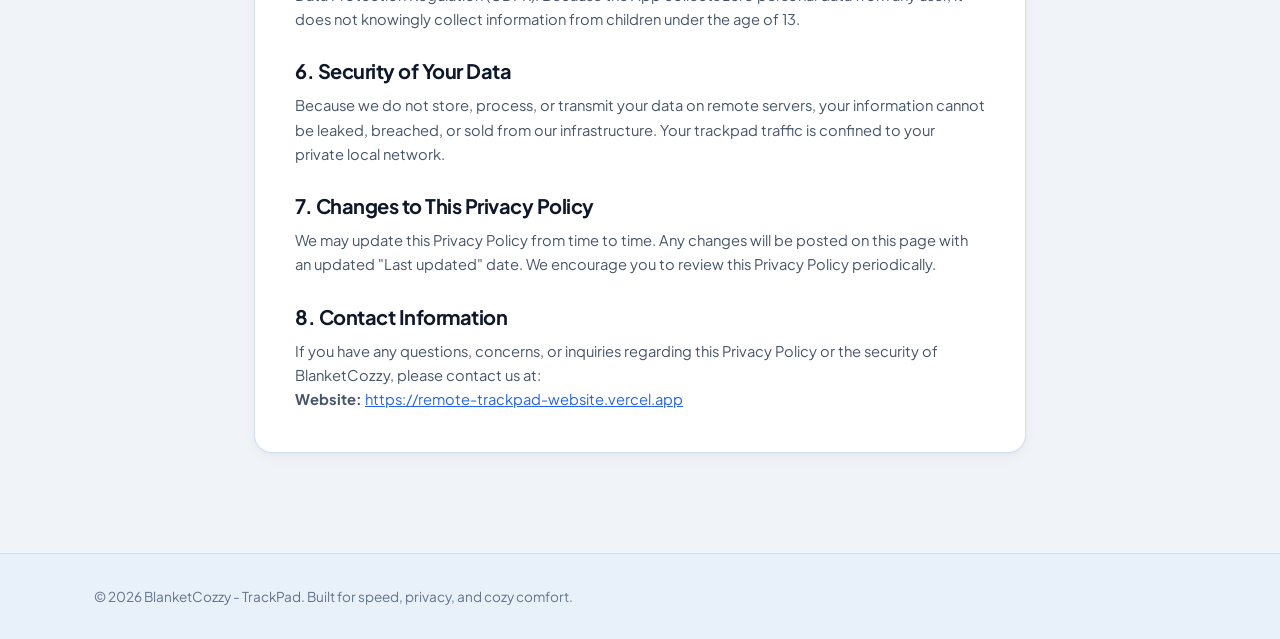
==== commit 2c6f4584: "Branding: Update favicon and navbar brand logo to official BlanketCozzy app icon, bundle direct .dmg" ====
--- a/website/privacy.html
+++ b/website/privacy.html
@@ -7,7 +7,9 @@
   <meta name="description" content="Privacy Policy for BlanketCozzy - TrackPad Android application and Desktop Companion. We do not collect, store, or share any personal data.">
   <meta name="theme-color" content="#F0F4F9">
   <link rel="stylesheet" href="styles.css">
-  <link rel="icon" type="image/svg+xml" href="data:image/svg+xml,<svg xmlns='http://www.w3.org/2000/svg' viewBox='0 0 24 24' fill='%232563EB'><rect width='24' height='24' rx='6' fill='%232563EB'/><circle cx='12' cy='12' r='4' fill='white'/></svg>">
+  <link rel="icon" type="image/png" href="app_logo.png">
+  <link rel="shortcut icon" href="favicon.ico">
+  <link rel="apple-touch-icon" href="app_logo.png">
 </head>
 <body>
 
@@ -16,11 +18,7 @@
     <div class="container nav-container">
       <a href="index.html" class="logo-group">
         <div class="logo-icon">
-          <svg width="20" height="20" viewBox="0 0 24 24" fill="none" stroke="currentColor" stroke-width="2" stroke-linecap="round" stroke-linejoin="round">
-            <rect x="3" y="3" width="18" height="11" rx="2"/>
-            <line x1="2" y1="18" x2="22" y2="18"/>
-            <polygon points="12 11 15 16.5 13.2 16 12 18.5 10.8 16 9 16.5" fill="currentColor" stroke-width="0.5"/>
-          </svg>
+          <img src="app_logo.png" alt="BlanketCozzy Logo" class="logo-img">
         </div>
         <div class="logo-title-group">
           <span class="logo-text">BlanketCozzy</span>
--- a/website/styles.css
+++ b/website/styles.css
@@ -6,7 +6,7 @@
   --bg-subtle: #E2ECF7;
   --bg-card: #FFFFFF;
   --bg-card-hover: #FFFFFF;
-  --bg-input: #0F172A;
+  --bg-input: #F0F4F9;
   
   --border-subtle: rgba(203, 219, 237, 0.85);
   --border-hover: rgba(37, 99, 235, 0.35);
@@ -129,13 +129,19 @@
   width: 32px;
   height: 32px;
   border-radius: var(--radius-sm);
-  background: #FFFFFF;
-  border: 1px solid var(--border-subtle);
+  overflow: hidden;
   display: flex;
   align-items: center;
   justify-content: center;
-  color: var(--accent);
-  box-shadow: 0 2px 5px rgba(15, 23, 42, 0.05);
+  box-shadow: 0 2px 6px rgba(15, 23, 42, 0.08);
+  flex-shrink: 0;
+}
+
+.logo-img {
+  width: 100%;
+  height: 100%;
+  object-fit: cover;
+  display: block;
 }
 
 .logo-title-group {
@@ -739,69 +745,107 @@
 
 .flow-step {
   background: var(--bg-card);
-  border: 1px solid var(--border-subtle);
+  border: 1px solid rgba(148, 163, 184, 0.28);
   border-radius: var(--radius-lg);
   padding: 28px 24px;
   display: flex;
   flex-direction: column;
-  box-shadow: var(--shadow-card);
-  transition: all 0.2s ease;
+  box-shadow: 
+    inset 0 1px 0 0 rgba(255, 255, 255, 1),
+    0 1px 2px rgba(15, 23, 42, 0.03),
+    0 6px 16px -4px rgba(15, 23, 42, 0.05);
+  transition: transform 0.18s cubic-bezier(0.16, 1, 0.3, 1),
+              box-shadow 0.18s cubic-bezier(0.16, 1, 0.3, 1),
+              border-color 0.18s ease;
+  cursor: default;
 }
 
 .flow-step:hover {
-  border-color: var(--border-hover);
-  box-shadow: var(--shadow-card-hover);
+  transform: translateY(-2px);
+  border-color: rgba(37, 99, 235, 0.3);
+  box-shadow: 
+    inset 0 1px 0 0 rgba(255, 255, 255, 1),
+    0 2px 4px rgba(15, 23, 42, 0.03),
+    0 10px 22px -4px rgba(15, 23, 42, 0.08);
+}
+
+.flow-step:active {
+  transform: translateY(0);
+  box-shadow: 
+    inset 0 1px 0 0 rgba(255, 255, 255, 0.8),
+    0 1px 2px rgba(15, 23, 42, 0.03),
+    0 4px 10px -2px rgba(15, 23, 42, 0.05);
+}
+
+.flow-step:active .flow-code-preview,
+.flow-step:active .flow-card-preview,
+.flow-step:active .flow-status-preview {
+  box-shadow: inset 0 2px 3px rgba(15, 23, 42, 0.1), inset 0 0 1px rgba(15, 23, 42, 0.04);
 }
 
 .flow-step-num {
   font-family: var(--font-mono);
-  font-size: 0.85rem;
+  font-size: 0.82rem;
   font-weight: 600;
   color: var(--accent);
-  margin-bottom: 16px;
+  letter-spacing: 0.04em;
+  margin-bottom: 14px;
 }
 
 .flow-step-title {
   font-size: 1.15rem;
+  font-weight: 600;
+  color: var(--text-primary);
   margin-bottom: 8px;
+  letter-spacing: -0.01em;
 }
 
 .flow-step-desc {
   font-size: 0.9rem;
   line-height: 1.55;
   color: var(--text-secondary);
-  margin-bottom: 20px;
+  margin-bottom: 22px;
   flex: 1;
 }
 
 .flow-code-preview,
 .flow-card-preview,
 .flow-status-preview {
-  background: var(--bg-input);
-  border: 1px solid rgba(255, 255, 255, 0.08);
+  background: #EBF1F7;
+  border: 1px solid rgba(148, 163, 184, 0.28);
   border-radius: var(--radius-sm);
   padding: 8px 12px;
+  min-height: 38px;
+  box-sizing: border-box;
   font-family: var(--font-mono);
   font-size: 0.78rem;
-  color: #38BDF8;
+  color: var(--text-primary);
   display: flex;
   align-items: center;
   gap: 8px;
+  box-shadow: inset 0 1px 2px rgba(15, 23, 42, 0.07), inset 0 0 1px rgba(15, 23, 42, 0.03);
+  transition: box-shadow 0.18s ease;
 }
 
 .flow-code-preview code {
-  color: #38BDF8;
+  color: var(--accent);
+  font-weight: 500;
+  font-family: var(--font-mono);
 }
 
 .device-dot {
   width: 6px;
   height: 6px;
   border-radius: 50%;
-  background: #22C55E;
+  background: #10B981;
+  box-shadow: 0 0 3px rgba(16, 185, 129, 0.45);
+  flex-shrink: 0;
+  display: inline-block;
 }
 
 .status-indicator {
-  color: #4ADE80;
+  color: var(--text-primary);
+  font-weight: 500;
 }
 
 /* ========================================================================= */
@@ -853,117 +897,35 @@
   border: 1px solid rgba(37, 99, 235, 0.18);
 }
 
-/* Mini Demonstration Widgets */
-.mini-gesture-box {
-  width: 52px;
-  height: 38px;
-  background: #0F172A;
+/* Feature Demonstration Badges (Light Sky Theme, Clear & Legible) */
+.feature-badge-visual {
+  display: inline-flex;
+  align-items: center;
+  gap: 7px;
+  background: #F0F4F9;
+  border: 1px solid var(--border-subtle);
   border-radius: var(--radius-sm);
-  display: flex;
-  align-items: center;
-  justify-content: center;
-  gap: 5px;
-}
-
-.gesture-finger {
-  width: 5px;
-  height: 14px;
-  background: #38BDF8;
-  border-radius: 3px;
-  animation: scroll-up-down 2s ease-in-out infinite alternate;
-}
-
-.finger-2 {
-  animation-delay: 0.15s;
-}
-
-@keyframes scroll-up-down {
-  0% { transform: translateY(-4px); }
-  100% { transform: translateY(4px); }
-}
-
-.mini-slide-box {
-  background: #0F172A;
-  border-radius: var(--radius-sm);
-  padding: 4px 8px;
-}
-
-.slide-indicator {
-  font-size: 0.65rem;
-  color: #94A3B8;
-  font-family: var(--font-mono);
-}
-
-.mini-terminal-box {
-  background: #0F172A;
-  border-radius: var(--radius-sm);
-  padding: 4px 8px;
-  font-family: var(--font-mono);
-  font-size: 0.68rem;
-  color: #A5B4FC;
-}
-
-.term-cursor {
-  animation: blink 1s step-end infinite;
-  color: #38BDF8;
-}
-
-@keyframes blink {
-  50% { opacity: 0; }
-}
-
-.mini-rocker-box {
-  display: flex;
-  gap: 4px;
-}
-
-.rocker-pill {
-  font-size: 0.62rem;
-  font-family: var(--font-mono);
-  background: #0F172A;
-  color: #E2E8F0;
-  padding: 3px 6px;
-  border-radius: 4px;
-}
-
-.mini-radar-box {
-  width: 48px;
-  height: 38px;
-  position: relative;
-  display: flex;
-  align-items: center;
-  justify-content: center;
-}
-
-.radar-circle {
-  position: absolute;
+  padding: 5px 10px;
+}
+
+.badge-icon {
+  font-size: 0.85rem;
+  line-height: 1;
+}
+
+.badge-label {
+  font-size: 0.75rem;
+  font-weight: 600;
+  color: var(--text-primary);
+  letter-spacing: -0.01em;
+}
+
+.badge-dot-online {
+  width: 7px;
+  height: 7px;
   border-radius: 50%;
-  border: 1px solid var(--accent);
-  animation: radar-pulse 2s linear infinite;
-}
-
-.circle-1 { width: 18px; height: 18px; }
-.circle-2 { width: 34px; height: 34px; animation-delay: 0.6s; }
-
-@keyframes radar-pulse {
-  0% { transform: scale(0.3); opacity: 0.8; }
-  100% { transform: scale(1.1); opacity: 0; }
-}
-
-.mini-shield-box {
-  display: flex;
-  align-items: center;
-}
-
-.shield-badge {
-  font-size: 0.65rem;
-  font-family: var(--font-mono);
-  color: #16A34A;
-  background: rgba(22, 163, 74, 0.08);
-  border: 1px solid rgba(22, 163, 74, 0.25);
-  padding: 2px 7px;
-  border-radius: 4px;
-  font-weight: 600;
+  background: #16A34A;
+  box-shadow: 0 0 6px rgba(22, 163, 74, 0.45);
 }
 
 .feature-title {
@@ -1024,7 +986,15 @@
 }
 
 .btn-icon {
-  font-size: 1.4rem;
+  display: inline-flex;
+  align-items: center;
+  justify-content: center;
+  flex-shrink: 0;
+  line-height: 1;
+}
+
+.btn-icon svg {
+  display: block;
 }
 
 .btn-cta-text {
@@ -1195,6 +1165,10 @@
     grid-template-columns: 1fr;
   }
   
+  .flow-step {
+    padding: 22px 18px;
+  }
+  
   .demo-stage {
     flex-direction: column;
     gap: 16px;
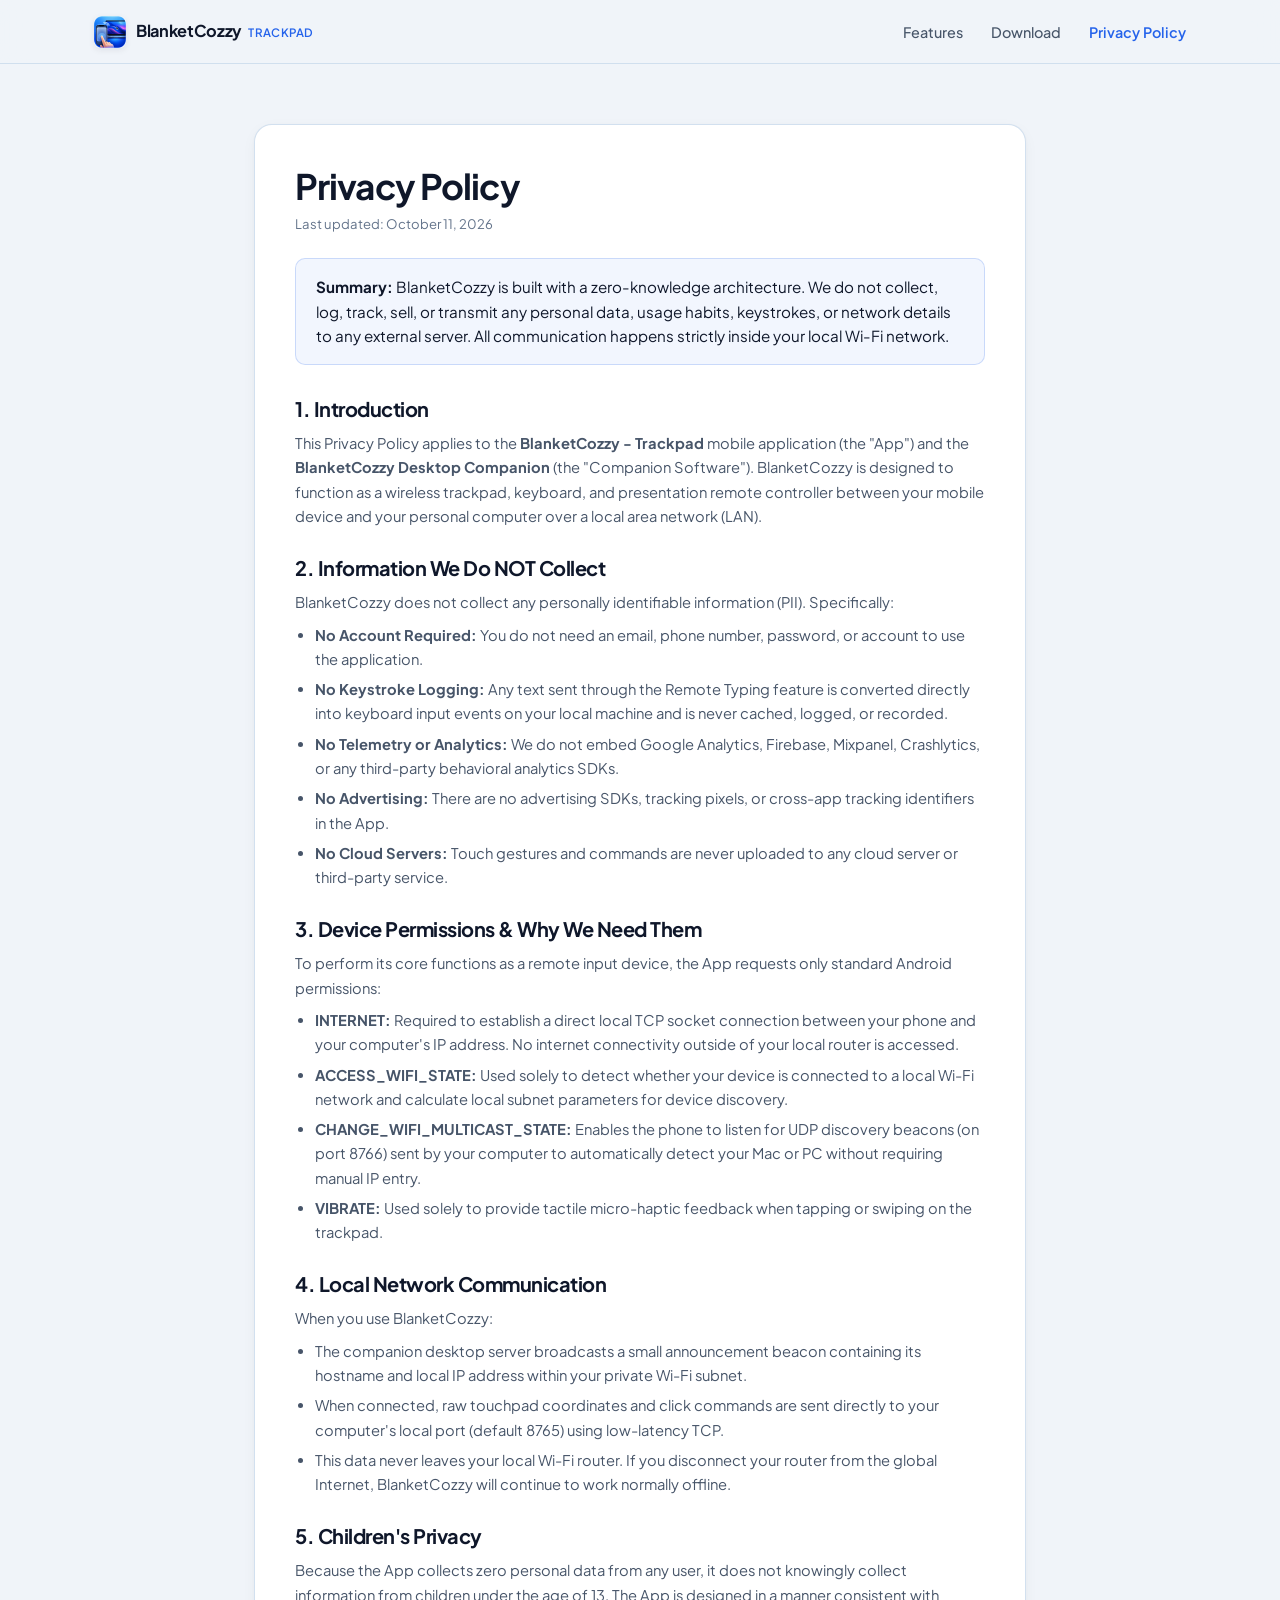
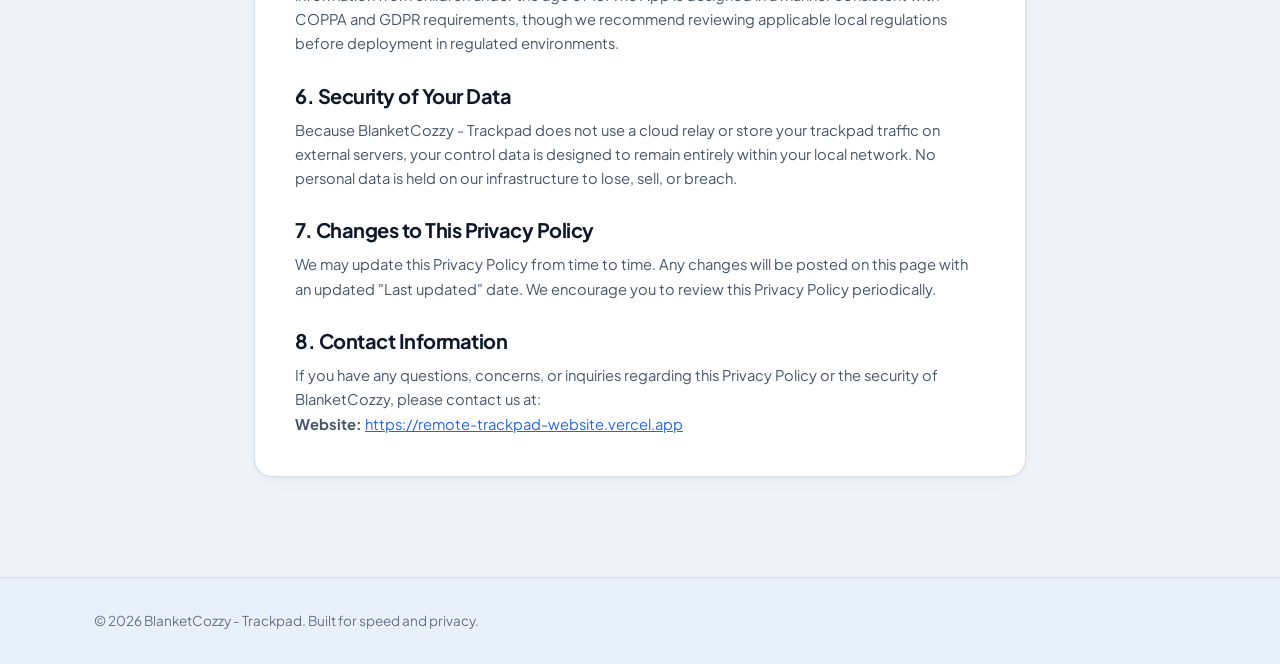
==== commit 78780eaa: "feat: full UX audit refinements — brand consistency, trust strip, a11y, privacy fix, cleanup" ====
--- a/website/privacy.html
+++ b/website/privacy.html
@@ -3,8 +3,8 @@
 <head>
   <meta charset="UTF-8">
   <meta name="viewport" content="width=device-width, initial-scale=1.0">
-  <title>Privacy Policy — BlanketCozzy - TrackPad</title>
-  <meta name="description" content="Privacy Policy for BlanketCozzy - TrackPad Android application and Desktop Companion. We do not collect, store, or share any personal data.">
+  <title>Privacy Policy — BlanketCozzy - Trackpad</title>
+  <meta name="description" content="Privacy Policy for BlanketCozzy - Trackpad Android application and Desktop Companion. We do not collect, store, or share any personal data.">
   <meta name="theme-color" content="#F0F4F9">
   <link rel="stylesheet" href="styles.css">
   <link rel="icon" type="image/png" href="app_logo.png">
@@ -22,7 +22,7 @@
         </div>
         <div class="logo-title-group">
           <span class="logo-text">BlanketCozzy</span>
-          <span class="logo-sub">TrackPad</span>
+          <span class="logo-sub">Trackpad</span>
         </div>
       </a>
 
@@ -47,7 +47,7 @@
 
       <h2>1. Introduction</h2>
       <p>
-        This Privacy Policy applies to the <strong>BlanketCozzy - TrackPad</strong> mobile application (the "App") and the <strong>BlanketCozzy Desktop Companion</strong> (the "Companion Software"). BlanketCozzy is designed to function as a wireless trackpad, keyboard, and presentation remote controller between your mobile device and your personal computer over a local area network (LAN).
+        This Privacy Policy applies to the <strong>BlanketCozzy - Trackpad</strong> mobile application (the "App") and the <strong>BlanketCozzy Desktop Companion</strong> (the "Companion Software"). BlanketCozzy is designed to function as a wireless trackpad, keyboard, and presentation remote controller between your mobile device and your personal computer over a local area network (LAN).
       </p>
 
       <h2>2. Information We Do NOT Collect</h2>
@@ -85,12 +85,12 @@
 
       <h2>5. Children's Privacy</h2>
       <p>
-        The App is compliant with the Children's Online Privacy Protection Act (COPPA) and the General Data Protection Regulation (GDPR). Because the App collects zero personal data from any user, it does not knowingly collect information from children under the age of 13.
+        Because the App collects zero personal data from any user, it does not knowingly collect information from children under the age of 13. The App is designed in a manner consistent with COPPA and GDPR requirements, though we recommend reviewing applicable local regulations before deployment in regulated environments.
       </p>
 
       <h2>6. Security of Your Data</h2>
       <p>
-        Because we do not store, process, or transmit your data on remote servers, your information cannot be leaked, breached, or sold from our infrastructure. Your trackpad traffic is confined to your private local network.
+        Because BlanketCozzy - Trackpad does not use a cloud relay or store your trackpad traffic on external servers, your control data is designed to remain entirely within your local network. No personal data is held on our infrastructure to lose, sell, or breach.
       </p>
 
       <h2>7. Changes to This Privacy Policy</h2>
@@ -111,7 +111,7 @@
   <footer class="footer">
     <div class="container footer-content">
       <p class="footer-text">
-        © 2026 BlanketCozzy - TrackPad. Built for speed, privacy, and cozy comfort.
+        © 2026 BlanketCozzy - Trackpad. Built for speed and privacy.
       </p>
     </div>
   </footer>
--- a/website/styles.css
+++ b/website/styles.css
@@ -308,23 +308,79 @@
 
 .hero-platforms {
   display: flex;
-  align-items: center;
-  gap: 8px;
+  flex-direction: column;
+  align-items: flex-start;
+  gap: 4px;
   font-size: 0.82rem;
   color: var(--text-muted);
+  margin-top: 20px;
+}
+
+/* Trust Strip */
+.trust-strip {
+  display: flex;
+  align-items: center;
+  flex-wrap: wrap;
+  gap: 8px;
+  margin-bottom: 20px;
+  font-size: 0.78rem;
+  color: var(--text-muted);
+}
+
+.trust-item {
+  display: inline-flex;
+  align-items: center;
+  gap: 4px;
+  font-weight: 500;
+  color: var(--text-secondary);
+}
+
+.trust-item svg {
+  flex-shrink: 0;
+  color: var(--text-muted);
+}
+
+.trust-link {
+  text-decoration: none;
+  color: var(--text-secondary);
+  transition: color 0.15s ease;
+}
+
+.trust-link:hover {
+  color: var(--accent);
+}
+
+.trust-sep {
+  color: var(--text-muted);
+  user-select: none;
 }
 
 .platform-label {
   color: var(--text-muted);
+  white-space: nowrap;
 }
 
 .platform-item {
   color: var(--text-secondary);
   font-weight: 500;
+  white-space: nowrap;
 }
 
 .platform-sep {
   color: var(--text-muted);
+}
+
+.platform-group {
+  display: inline-flex;
+  align-items: center;
+  gap: 6px;
+  white-space: nowrap;
+  flex-shrink: 0;
+}
+
+.platform-divider {
+  color: var(--text-muted);
+  flex-shrink: 0;
 }
 
 /* ========================================================================= */
@@ -387,36 +443,42 @@
   display: flex;
   align-items: center;
   gap: 6px;
+  min-width: 0;
 }
 
 .phone-device-icon {
-  font-size: 0.9rem;
+  font-size: 0.85rem;
+  flex-shrink: 0;
 }
 
 .phone-device-name {
-  font-size: 0.72rem;
+  font-size: 0.62rem;
   font-weight: 600;
   color: #FFFFFF;
-  line-height: 1.1;
+  line-height: 1.2;
+  white-space: nowrap;
 }
 
 .phone-device-sub {
-  font-size: 0.58rem;
+  font-size: 0.52rem;
   color: #94A3B8;
+  white-space: nowrap;
 }
 
 .phone-status-pill {
   display: flex;
   align-items: center;
-  gap: 4px;
-  font-size: 0.62rem;
+  gap: 3.5px;
+  font-size: 0.52rem;
   font-weight: 600;
   color: #4ADE80;
+  white-space: nowrap;
+  flex-shrink: 0;
 }
 
 .status-dot-live {
-  width: 5px;
-  height: 5px;
+  width: 4px;
+  height: 4px;
   border-radius: 50%;
   background: #22C55E;
 }
@@ -858,54 +920,63 @@
 .showcase-grid {
   display: grid;
   grid-template-columns: repeat(3, 1fr);
-  gap: 20px;
+  gap: 18px;
 }
 
 .feature-card {
-  background: var(--bg-card);
-  border: 1px solid var(--border-subtle);
-  border-radius: var(--radius-lg);
-  padding: 26px 22px;
-  box-shadow: var(--shadow-card);
-  transition: all 0.2s ease;
+  background: #ffffff;
+  border: 1px solid rgba(15, 23, 42, 0.08);
+  border-radius: 16px;
+  padding: 28px 24px 24px;
   display: flex;
   flex-direction: column;
+  gap: 10px;
+  /* 3D base shadow */
+  box-shadow:
+    0 1px 2px rgba(15, 23, 42, 0.04),
+    0 4px 10px rgba(15, 23, 42, 0.06),
+    0 0 0 1px rgba(255,255,255,0.7) inset;
+  transition: transform 0.22s cubic-bezier(0.34, 1.56, 0.64, 1),
+              box-shadow 0.22s ease;
+  will-change: transform;
 }
 
 .feature-card:hover {
-  border-color: var(--border-hover);
-  box-shadow: var(--shadow-card-hover);
-  transform: translateY(-2px);
+  transform: translateY(-5px) scale(1.015);
+  box-shadow:
+    0 2px 4px rgba(15, 23, 42, 0.04),
+    0 12px 28px rgba(15, 23, 42, 0.10),
+    0 0 0 1px rgba(255,255,255,0.8) inset;
 }
 
 .card-visual-header {
   display: flex;
   align-items: center;
   justify-content: space-between;
-  margin-bottom: 18px;
+  margin-bottom: 6px;
 }
 
 .card-tag {
-  font-size: 0.68rem;
-  font-weight: 600;
+  font-size: 0.65rem;
+  font-weight: 700;
   text-transform: uppercase;
-  letter-spacing: 0.05em;
-  padding: 2px 7px;
-  border-radius: var(--radius-full);
-  background: rgba(37, 99, 235, 0.07);
+  letter-spacing: 0.07em;
+  padding: 2px 8px;
+  border-radius: 99px;
+  background: rgba(37, 99, 235, 0.06);
   color: var(--accent);
-  border: 1px solid rgba(37, 99, 235, 0.18);
-}
-
-/* Feature Demonstration Badges (Light Sky Theme, Clear & Legible) */
+  border: 1px solid rgba(37, 99, 235, 0.14);
+}
+
+/* Feature Demonstration Badges */
 .feature-badge-visual {
   display: inline-flex;
   align-items: center;
-  gap: 7px;
-  background: #F0F4F9;
-  border: 1px solid var(--border-subtle);
-  border-radius: var(--radius-sm);
-  padding: 5px 10px;
+  gap: 6px;
+  background: #F5F7FA;
+  border: 1px solid rgba(15, 23, 42, 0.08);
+  border-radius: 8px;
+  padding: 4px 10px;
 }
 
 .badge-icon {
@@ -914,9 +985,9 @@
 }
 
 .badge-label {
-  font-size: 0.75rem;
+  font-size: 0.72rem;
   font-weight: 600;
-  color: var(--text-primary);
+  color: var(--text-secondary);
   letter-spacing: -0.01em;
 }
 
@@ -929,14 +1000,18 @@
 }
 
 .feature-title {
-  font-size: 1.15rem;
-  margin-bottom: 6px;
+  font-size: 1.05rem;
+  font-weight: 650;
+  color: var(--text-primary);
+  letter-spacing: -0.02em;
+  margin: 0;
 }
 
 .feature-desc {
-  font-size: 0.9rem;
+  font-size: 0.855rem;
   color: var(--text-secondary);
-  line-height: 1.55;
+  line-height: 1.6;
+  margin: 0;
 }
 
 /* ========================================================================= */
@@ -1017,9 +1092,9 @@
   color: var(--text-muted);
 }
 
-/* ========================================================================= */
-/* FOOTER                                                                    */
-/* ========================================================================= */
+/* =========================================================================
+ * FOOTER
+ * ========================================================================= */
 .footer {
   border-top: 1px solid var(--border-subtle);
   padding: 32px 0;
@@ -1054,6 +1129,34 @@
 
 .footer-links a:hover {
   color: var(--text-primary);
+}
+
+.footer-github {
+  display: inline-flex;
+  align-items: center;
+  gap: 5px;
+}
+
+/* Download footnote */
+.download-footnote {
+  margin-top: 20px;
+  font-size: 0.78rem;
+  color: var(--text-muted);
+  text-align: center;
+}
+
+.github-link {
+  display: inline-flex;
+  align-items: center;
+  gap: 4px;
+  color: var(--text-secondary);
+  text-decoration: none;
+  font-weight: 500;
+  transition: color 0.15s ease;
+}
+
+.github-link:hover {
+  color: var(--accent);
 }
 
 /* ========================================================================= */
@@ -1142,11 +1245,15 @@
   .hero-actions {
     justify-content: center;
   }
-  
+
+  .trust-strip {
+    justify-content: center;
+  }
+
   .hero-platforms {
-    justify-content: center;
-  }
-  
+    align-items: center;
+  }
+
   .flow-pipeline {
     grid-template-columns: 1fr;
   }
@@ -1206,3 +1313,17 @@
     text-align: center;
   }
 }
+
+/* =========================================================================
+ * REDUCED MOTION — accessibility
+ * ========================================================================= */
+@media (prefers-reduced-motion: reduce) {
+  *,
+  *::before,
+  *::after {
+    animation-duration: 0.01ms !important;
+    animation-iteration-count: 1 !important;
+    transition-duration: 0.01ms !important;
+    scroll-behavior: auto !important;
+  }
+}
